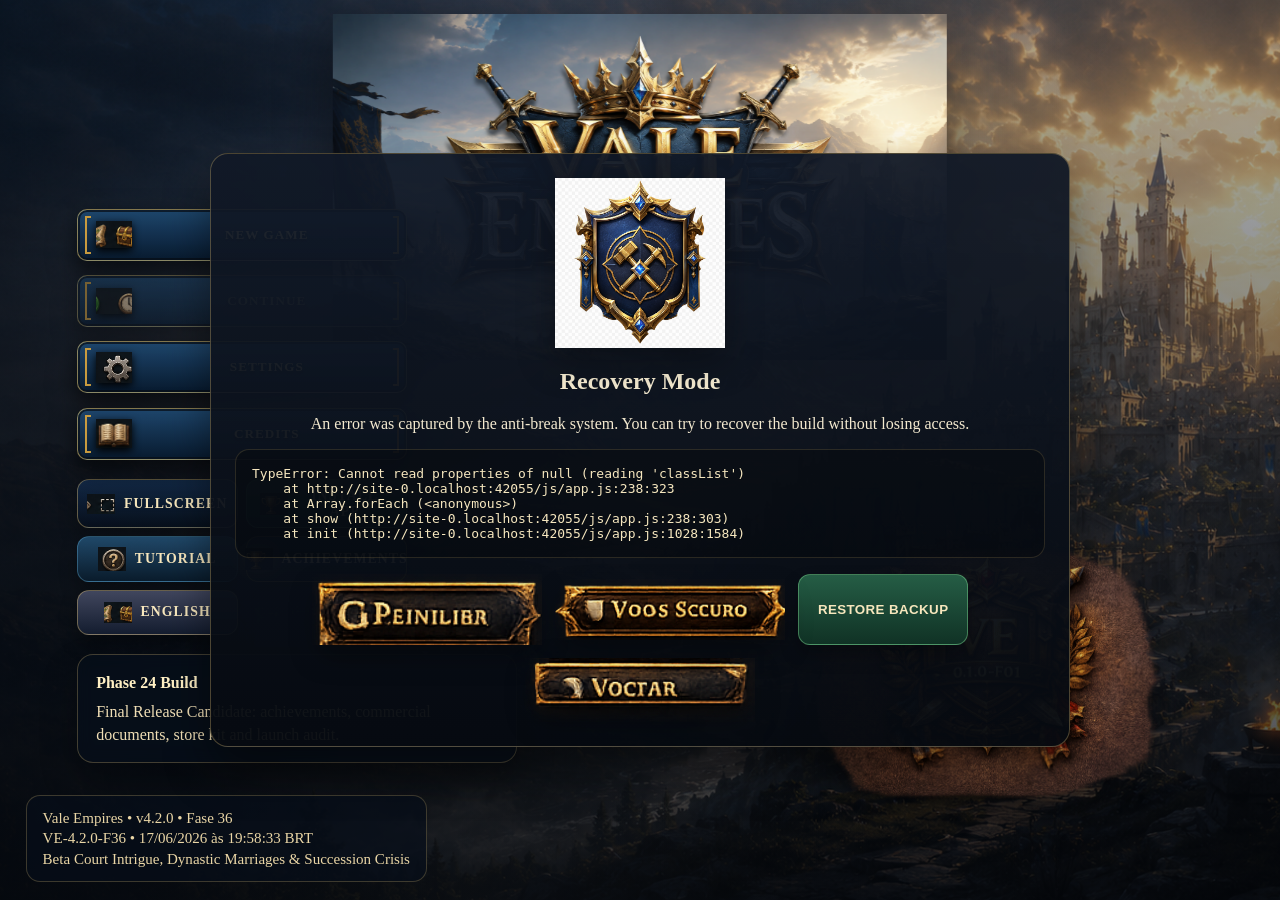
==== index.html @ 6e371769 "Vale Empires build atual" ====
<!DOCTYPE html>

<html lang="pt-BR">
<head>
<meta charset="utf-8"/>
<meta content="width=device-width, initial-scale=1.0, viewport-fit=cover" name="viewport"/>
<meta content="#08111f" name="theme-color"/>
<meta content="yes" name="mobile-web-app-capable"/>
<meta content="yes" name="apple-mobile-web-app-capable"/>
<meta content="black-translucent" name="apple-mobile-web-app-status-bar-style"/>
<meta content="Vale Empires" name="apple-mobile-web-app-title"/>
<meta content="Vale Empires — estratégia histórica mobile-first, campanha medieval, conquistas e suporte a português, inglês e espanhol." name="description"/>
<link href="manifest.webmanifest" rel="manifest"/>
<link href="assets/pwa/apple-touch-icon.png" rel="apple-touch-icon"/>
<title>Vale Empires — v3.0.1 Release Candidate Final</title>
<link href="css/main.css" rel="stylesheet"/>
</head>
<body>
<div class="app app-loading" data-visual-quality="premium" id="app">
<div aria-hidden="true" class="screen-transition" id="screenTransition"><span></span></div>
<div aria-atomic="false" aria-live="polite" class="toast-stack" id="toastStack"></div>
<div class="rotate-hint hidden" id="rotateHint">
<div class="rotate-card">
<img alt="Emblema" src="assets/placeholders/test-placeholder-emblem.png"/>
<h2>Gire o dispositivo</h2>
<p>Esta build foi otimizada para jogar na horizontal.</p>
</div>
</div>
<section aria-label="Tela de carregamento" class="screen loading-screen active" id="loadingScreen">
<div class="loading-overlay"></div>
<img alt="Vale Empires" class="loading-logo" src="assets/branding/vale-empires-logo-fullscreen.png"/>
<div class="loading-box">
<div class="loading-title">Inicializando reino...</div>
<div class="progress-shell"><div class="progress-bar" id="progressBar"></div></div>
<div class="progress-text" id="progressText">0%</div>
<div class="loading-hint" id="loadingHint">Preparando recursos, validando assets e sistemas anti-quebra.</div>
</div>
<div class="build-stamp compact" id="loadingBuild"></div>
</section>
<section aria-label="Menu principal" class="screen menu-screen" id="menuScreen">
<div class="menu-shade"></div>
<img alt="Logo Vale Empires" class="menu-logo" src="assets/branding/vale-empires-logo-fullscreen.png"/>
<div class="menu-layout">
<div class="menu-left">
<div class="menu-buttons">
<button class="image-button localized-menu-button" id="btnNewGame"><img alt="NOVO JOGO" class="localized-menu-icon" src="assets/ui/icons-upgrade/others/icon-map.png"/><span data-i18n-key="menu.newGame">NOVO JOGO</span></button>
<button class="image-button localized-menu-button" id="btnContinue"><img alt="CONTINUAR" class="localized-menu-icon" src="assets/ui/icons-upgrade/status/icon-available.png"/><span data-i18n-key="menu.continue">CONTINUAR</span></button>
<button class="image-button localized-menu-button" id="btnSettings"><img alt="CONFIGURAÇÕES" class="localized-menu-icon" src="assets/ui/icons-upgrade/interface/icon-settings.png"/><span data-i18n-key="menu.settings">CONFIGURAÇÕES</span></button>
<button class="image-button localized-menu-button" id="btnCredits"><img alt="CRÉDITOS" class="localized-menu-icon" src="assets/ui/icons-upgrade/interface/icon-credits.png"/><span data-i18n-key="menu.credits">CRÉDITOS</span></button>
</div>
<div class="menu-utility-row">
<button aria-label="Entrar em tela cheia" class="fullscreen-entry" id="btnFullscreenMenu" type="button">
<img alt="Tela cheia" src="assets/ui/icons-upgrade/camera/icon-overview.png"/>
<span data-i18n-key="menu.fullscreen">TELA CHEIA</span>
</button>
<button aria-label="Instalar Vale Empires" class="fullscreen-entry install-entry" id="btnInstallApp" type="button">
<img alt="Instalar aplicativo" src="assets/ui/icons-upgrade/interface/icon-achievements.png"/>
<span data-i18n-key="menu.install" id="installButtonText">INSTALAR APP</span>
</button>
<button aria-label="Abrir tutorial" class="fullscreen-entry tutorial-entry" id="btnTutorialHelp" type="button">
<img alt="Tutorial" src="assets/ui/icons-upgrade/interface/icon-help.png"/>
<span data-i18n-key="menu.tutorial">TUTORIAL</span>
</button>
<button aria-label="Abrir conquistas" class="fullscreen-entry achievements-entry" id="btnAchievementsMenu" type="button">
<img alt="Conquistas" src="assets/ui/icons-upgrade/interface/icon-achievements.png"/>
<span data-i18n-key="menu.achievements" id="achievementsMenuLabel">CONQUISTAS</span>
</button>
<button aria-label="Escolher idioma" class="fullscreen-entry language-entry" id="btnLanguageMenu" type="button"><img alt="Idioma" src="assets/ui/icons-upgrade/others/icon-map.png"/><span id="languageCurrentLabel">PORTUGUÊS</span></button></div>
<div class="menu-profile-summary hidden" id="menuProfileSummary">
<img alt="Governante" id="menuProfileAvatar" src="assets/ui/icons-upgrade/villagers/icon-select-villager.png"/>
<img alt="Bandeira da nação" class="profile-nation-flag" id="menuProfileFlag" src="assets/factions/flags/reino-da-inglaterra-thumb.png"/>
<div><strong id="menuProfileName">Governante</strong><span id="menuProfileNation">Reino não definido</span><small id="menuProfilePeriod">Era Medieval</small></div>
</div>
<div class="menu-tip card-panel">
<strong>Build Fase 24</strong>
<span>Release Candidate Final: conquistas, documentos comerciais, pacote de loja e auditoria de lançamento.</span>
</div>
</div>
<div class="menu-right">
<div class="build-badge-wrap">
<img alt="Selo da build" class="build-badge" src="assets/ui/icons/build-badge-ve-0.1.0-f01.png">
</img></div>
</div>
</div>
<div class="build-stamp" id="menuBuild"></div>
</section>
<section aria-label="Seleção de período histórico" class="screen period-screen" id="periodScreen">
<div class="period-shade"></div>
<div class="period-shell">
<header class="period-header">
<div>
<span class="period-kicker">NOVA CAMPANHA</span>
<h1>Escolha o período histórico</h1>
<p>Cada período funciona como um pacote independente, com nações, recursos, unidades, tecnologias e saves próprios.</p>
</div>
<div class="profile-build" id="periodBuild"></div>
</header>
<div class="period-grid" id="periodGrid">
<button class="period-card active selected" data-period="medieval" type="button">
<div class="period-card-art medieval"><img alt="Era Medieval" src="assets/ui/icons-upgrade/buildings/icon-town-center.png"/></div>
<div class="period-card-copy"><small>DISPONÍVEL</small><strong>Era Medieval</strong><span>Crônicas do Vale, seis civilizações, quatro eras e campanha completa.</span><em>Pacote estável atual</em></div>
</button>
<button aria-disabled="true" class="period-card locked" data-period="renaissance" type="button">
<div class="period-card-art renaissance"><img alt="Renascimento" src="assets/ui/icons-upgrade/others/icon-trade.png"/></div>
<div class="period-card-copy"><small>EXPANSÃO FUTURA</small><strong>Renascimento</strong><span>Pólvora, navegação oceânica e grandes rotas comerciais.</span><em>Arquitetura reservada</em></div>
</button>
<button aria-disabled="true" class="period-card locked" data-period="industrial" type="button">
<div class="period-card-art industrial"><img alt="Era Industrial" src="assets/ui/icons-upgrade/others/icon-technology.png"/></div>
<div class="period-card-copy"><small>EXPANSÃO FUTURA</small><strong>Era Industrial</strong><span>Fábricas, ferrovias, energia e produção em massa.</span><em>Arquitetura reservada</em></div>
</button>
<button aria-disabled="true" class="period-card locked" data-period="early-1900s" type="button">
<div class="period-card-art early"><img alt="Início dos anos 1900" src="assets/ui/icons-upgrade/military/icon-infantry.png"/></div>
<div class="period-card-copy"><small>EXPANSÃO FUTURA</small><strong>Início dos anos 1900</strong><span>Trincheiras, artilharia, primeiros veículos e aviação.</span><em>Arquitetura reservada</em></div>
</button>
<button aria-disabled="true" class="period-card locked featured" data-period="modern" type="button">
<div class="period-card-art modern"><img alt="Mundo Contemporâneo" src="assets/ui/icons-upgrade/others/icon-map.png"/></div>
<div class="period-card-copy"><small>EXPANSÃO PLANEJADA</small><strong>Mundo Contemporâneo</strong><span>Nações atuais, economia, diplomacia, logística e forças combinadas.</span><em>Fundação criada nesta build</em></div>
</button>
</div>
<div class="period-preview">
<img alt="Período selecionado" id="periodPreviewIcon" src="assets/ui/icons-upgrade/buildings/icon-town-center.png"/>
<div><small id="periodPreviewStatus">PACOTE DISPONÍVEL</small><strong id="periodPreviewTitle">Era Medieval</strong><span id="periodPreviewText">O único período liberado nesta versão. As expansões permanecem isoladas para não comprometer a campanha medieval.</span></div>
</div>
<footer class="period-footer">
<div class="profile-validation ok" id="periodValidation">A Era Medieval está pronta para iniciar.</div>
<div class="profile-actions">
<button class="profile-action secondary" id="btnPeriodBack" type="button">VOLTAR</button>
<button class="profile-action primary" id="btnPeriodConfirm" type="button">CONTINUAR</button>
</div>
</footer>
</div>
</section>
<section aria-label="Criação do governante" class="screen profile-screen" id="profileScreen">
<div class="profile-shade"></div>
<div class="profile-shell">
<header class="profile-header">
<div>
<span class="profile-kicker" id="profilePeriodKicker">ERA MEDIEVAL</span>
<h1>Crie seu governante</h1>
<small class="profile-period-name" id="profilePeriodName">Pacote histórico: Era Medieval</small>
<p>Defina sua identidade antes de assumir o comando do reino.</p>
</div>
<div class="profile-build" id="profileBuild"></div>
</header>
<div class="profile-layout">
<section class="profile-identity-card">
<label for="rulerName">Nome do governante</label>
<input autocomplete="off" id="rulerName" maxlength="24" placeholder="Digite seu nome" type="text"/>
<div class="profile-preview">
<div class="profile-preview-avatar"><img alt="Avatar selecionado" id="profilePreviewAvatar" src="assets/ui/icons-upgrade/villagers/icon-select-villager.png"/></div>
<img alt="Bandeira selecionada" class="profile-preview-flag" id="profilePreviewFlag" src="assets/factions/flags/reino-da-inglaterra-thumb.png"/>
<div class="profile-preview-copy">
<small>GOVERNANTE</small>
<strong id="profilePreviewName">Seu nome</strong>
<span id="profilePreviewNation">Escolha uma nação</span>
<em id="profilePreviewBonus">O bônus aparecerá aqui.</em>
</div>
</div>
</section>
<section class="profile-choice-card">
<div class="profile-section-title"><span>1</span><div><strong>Escolha seu avatar</strong><small>Representará seu governante na campanha.</small></div></div>
<div class="avatar-grid" id="avatarGrid">
<button class="avatar-option" data-avatar="governor" type="button"><img alt="Governante" src="assets/ui/icons-upgrade/villagers/icon-select-villager.png"/><span>Governante</span></button>
<button class="avatar-option" data-avatar="commander" type="button"><img alt="Comandante" src="assets/ui/icons-upgrade/military/icon-infantry.png"/><span>Comandante</span></button>
<button class="avatar-option" data-avatar="ranger" type="button"><img alt="Arqueiro" src="assets/ui/icons-upgrade/military/icon-archer.png"/><span>Estrategista</span></button>
<button class="avatar-option" data-avatar="rider" type="button"><img alt="Cavaleiro" src="assets/ui/icons-upgrade/military/icon-cavalry.png"/><span>Cavaleiro</span></button>
<button class="avatar-option" data-avatar="hero" type="button"><img alt="Herói" src="assets/ui/icons-upgrade/others/icon-heroes.png"/><span>Herói</span></button>
<button class="avatar-option" data-avatar="sovereign" type="button"><img alt="Soberano" src="assets/ui/panels-upgrade/crest-blue-gold.png"/><span>Soberano</span></button>
</div>
</section>
<section class="profile-choice-card nation-choice-card">
<div class="profile-section-title"><span>2</span><div><strong>Escolha a nação</strong><small>Cada reino começa com um bônus diferente.</small></div></div>
<div class="nation-grid" id="nationGrid">
<button class="nation-option" data-nation="england" type="button"><img alt="Bandeira do Reino da Inglaterra" src="assets/factions/flags/reino-da-inglaterra-thumb.png"/><div><strong>Inglaterra</strong><span>Arqueiros de longo alcance • madeira +10%</span></div></button>
<button class="nation-option" data-nation="france" type="button"><img alt="Bandeira do Reino da França" src="assets/factions/flags/reino-da-franca-thumb.png"/><div><strong>França</strong><span>Cavalaria real • alimento +10%</span></div></button>
<button class="nation-option" data-nation="byzantium" type="button"><img alt="Bandeira do Império Bizantino" src="assets/factions/flags/imperio-bizantino-thumb.png"/><div><strong>Império Bizantino</strong><span>Catafractos • edifícios +14%</span></div></button>
<button class="nation-option" data-nation="mongol" type="button"><img alt="Bandeira do Império Mongol" src="assets/factions/flags/imperio-mongol-thumb.png"/><div><strong>Império Mongol</strong><span>Mangudai • produção e mobilidade</span></div></button>
<button class="nation-option" data-nation="cordoba" type="button"><img alt="Bandeira do Califado de Córdoba" src="assets/factions/flags/califado-de-cordoba-thumb.png"/><div><strong>Califado de Córdoba</strong><span>Guarda Andaluz • pesquisa e ouro</span></div></button>
<button class="nation-option" data-nation="norse" type="button"><img alt="Bandeira dos Reinos Nórdicos" src="assets/factions/flags/reinos-nordicos-thumb.png"/><div><strong>Reinos Nórdicos</strong><span>Berserkers • infantaria agressiva</span></div></button>
</div>
</section>
</div>
<footer class="profile-footer">
<div class="profile-validation" id="profileValidation">Preencha o nome e selecione avatar e nação.</div>
<div class="profile-actions">
<button class="profile-action secondary" id="btnProfileBack" type="button">VOLTAR</button>
<button class="profile-action primary" id="btnProfileConfirm" type="button">INICIAR CAMPANHA</button>
</div>
</footer>
</div>
</section>
<section aria-label="Mapa da campanha" class="screen campaign-screen" id="campaignScreen">
<div class="campaign-shade"></div>
<div class="campaign-shell">
<header class="campaign-header">
<div>
<span class="campaign-kicker" id="campaignPeriodLabel">CAMPANHA MEDIEVAL</span>
<h1>Crônicas do Vale</h1>
<p>Conduza sua civilização da fundação do primeiro povoado ao domínio de um reino.</p>
</div>
<div class="campaign-profile">
<img alt="Governante" id="campaignAvatar" src="assets/ui/icons-upgrade/villagers/icon-select-villager.png"/>
<img alt="Bandeira da nação" class="campaign-nation-flag" id="campaignFlag" src="assets/factions/flags/reino-da-inglaterra-thumb.png"/>
<div><strong id="campaignRuler">Governante</strong><span id="campaignNation">Reino</span><small id="campaignStars">0 capítulos concluídos</small></div>
</div>
<div class="campaign-build" id="campaignBuild"></div>
</header>
<div class="campaign-content">
<section aria-label="Capítulos da campanha" class="campaign-map">
<div class="campaign-route"></div>
<button class="mission-node" data-mission="foundation" type="button"><i>I</i><div><strong>A Fundação do Vale</strong><span>Vale Dourado</span></div><b>INÍCIO</b></button>
<button class="mission-node" data-mission="frontier" type="button"><i>II</i><div><strong>A Fronteira em Chamas</strong><span>Passo do Norte</span></div><b>BLOQUEADA</b></button>
<button class="mission-node" data-mission="ascension" type="button"><i>III</i><div><strong>A Ascensão Feudal</strong><span>Planícies Reais</span></div><b>BLOQUEADA</b></button>
<button class="mission-node" data-mission="siege" type="button"><i>IV</i><div><strong>O Grande Cerco</strong><span>Muralhas do Oriente</span></div><b>BLOQUEADA</b></button>
<button class="mission-node" data-mission="crown" type="button"><i>V</i><div><strong>A Coroa do Vale</strong><span>Trono Imperial</span></div><b>BLOQUEADA</b></button>
</section>
<aside class="campaign-briefing">
<span class="campaign-chapter" id="campaignChapter">CAPÍTULO I</span>
<h2 id="campaignMissionTitle">A Fundação do Vale</h2>
<p id="campaignMissionDescription">Estabeleça o primeiro assentamento e prepare o reino para sobreviver às ameaças da fronteira.</p>
<div class="campaign-intel">
<span><small>DIFICULDADE DA MISSÃO</small><b id="campaignDifficulty">INICIANTE</b></span>
<span><small>DURAÇÃO ESTIMADA</small><b id="campaignDuration">12–18 MIN</b></span>
<span><small>MELHOR RESULTADO</small><b id="campaignBest">AINDA NÃO CONCLUÍDA</b></span>
</div>
<div aria-label="Selecionar nível de dificuldade" class="difficulty-selector">
<div class="difficulty-selector-title"><small>NÍVEL DA CAMPANHA</small><strong id="selectedDifficultyName">NORMAL</strong></div>
<div class="difficulty-options" id="difficultyOptions">
<button class="difficulty-option" data-difficulty="story" type="button">HISTÓRIA</button>
<button class="difficulty-option" data-difficulty="easy" type="button">FÁCIL</button>
<button class="difficulty-option selected" data-difficulty="normal" type="button">NORMAL</button>
<button class="difficulty-option" data-difficulty="hard" type="button">DIFÍCIL</button>
<button class="difficulty-option" data-difficulty="conqueror" type="button">CONQUISTADOR</button>
</div>
<p id="selectedDifficultyDescription">Experiência equilibrada para conhecer todos os sistemas do jogo.</p>
</div>
<div class="campaign-tip"><img alt="Dica" src="assets/ui/icons-upgrade/interface/icon-help.png"/><span id="campaignTip">Priorize madeira e alimento.</span></div>
<div class="campaign-objectives-preview" id="campaignObjectivesPreview"></div>
<div class="campaign-reward"><small>RECOMPENSA</small><strong id="campaignReward">150 madeira • 100 alimento • 50 ouro</strong></div>
<div class="campaign-actions">
<button class="profile-action secondary" id="btnCampaignBack" type="button">VOLTAR AO MENU</button>
<button class="profile-action tutorial-campaign-action" id="btnCampaignTutorial" type="button">JOGAR COM GUIA</button>
<button class="profile-action primary" id="btnCampaignStart" type="button">INICIAR MISSÃO</button>
</div>
</aside>
</div>
</div>
</section>
<section aria-label="Mapa inicial" class="screen game-screen" id="gameScreen">
<div class="game-background"></div>
<canvas aria-label="Mapa do jogo" height="720" id="gameCanvas" width="1280"></canvas>
<div aria-hidden="true" class="world-lighting" id="worldLighting"></div>
<div aria-hidden="true" class="cinematic-vignette"></div>
<div aria-hidden="true" class="premium-scanlines"></div>
<div class="visual-quality-badge" id="visualQualityBadge">PREMIUM</div>
<header class="mobile-hud-top">
<div class="resource-strip" id="resourcePanel">
<div class="resource-chip"><img alt="Madeira" src="assets/ui/icons-upgrade/resources/icon-wood.png"/><b id="stockWood">200</b><small>/<span id="capWood">500</span></small></div>
<div class="resource-chip"><img alt="Alimento" src="assets/ui/icons-upgrade/resources/icon-food.png"/><b id="stockFood">200</b><small>/<span id="capFood">500</span></small></div>
<div class="resource-chip"><img alt="Ouro" src="assets/ui/icons-upgrade/resources/icon-gold.png"/><b id="stockGold">100</b><small>/<span id="capGold">500</span></small></div>
<div class="resource-chip"><img alt="Pedra" src="assets/ui/icons-upgrade/resources/icon-stone.png"/><b id="stockStone">100</b><small>/<span id="capStone">500</span></small></div>
<div class="resource-chip"><img alt="População" src="assets/ui/icons-upgrade/resources/icon-population.png"/><b id="populationNow">10</b><small>/<span id="populationCap">10</span></small></div>
</div>
<div aria-label="Abrir painel da civilização" class="scenario-strip governor-strip civ-strip" id="btnCivilizationPanel" role="button" tabindex="0"><img alt="Governante" id="profileHudAvatar" src="assets/ui/icons-upgrade/villagers/icon-select-villager.png"/><img alt="Bandeira da nação" class="profile-hud-flag" id="profileHudFlag" src="assets/factions/flags/reino-da-inglaterra-thumb.png"/><div><strong id="profileHudName">VALE EMPIRES</strong><span id="profileHudNation">Reino escolhido</span><small id="civHudStyle">Toque para ver a civilização</small></div></div>
<div class="top-tools">
<button class="mission-hud-button" data-tooltip="Objetivos da missão" id="btnMissionPanel" type="button">
<img alt="Missão" src="assets/ui/icons-upgrade/interface/icon-missions.png"/>
<span><small id="missionHudChapter">CAPÍTULO I</small><b id="missionHudTitle">A Fundação</b><em id="missionHudProgress">0 / 3 objetivos</em></span>
</button>
<button class="era-hud-button" data-tooltip="Eras e evolução" id="btnEraPanel" type="button">
<img alt="Era" src="assets/ui/icons-upgrade/others/icon-technology.png"/>
<span><small>ERA ATUAL</small><b id="eraHudName">Era Tribal</b><em id="eraHudProgress">Pronta</em></span>
</button>
<button class="tech-hud-button" data-tooltip="Árvore tecnológica" id="btnTechPanel" type="button">
<img alt="Tecnologias" src="assets/ui/icons-upgrade/others/icon-technology.png"/>
<span><small>TECNOLOGIAS</small><b id="techHudCount">0 / 12</b><em id="techHudProgress">Toque para pesquisar</em></span>
</button>
<button class="diplomacy-hud-button" data-tooltip="Diplomacia, comércio e alianças" id="btnDiplomacyPanel" type="button">
<img alt="Diplomacia" src="assets/ui/icons-upgrade/others/icon-diplomacy.png"/>
<span><small id="diplomacyHudKicker">DIPLOMACIA</small><b id="diplomacyHudStatus">1 rival • 0 aliados</b><em id="diplomacyHudIncome">Comércio inativo</em></span>
</button>
<button class="icon-action top-icon city-admin-hud-button hidden" data-tooltip="Administração da cidade conquistada" id="btnCityAdminPanel" type="button"><img alt="Administração urbana" src="assets/ui/icons-upgrade/minimap/icon-building.png"/></button>
<button class="icon-action top-icon province-hud-button" data-tooltip="Conselho provincial" id="btnProvincePanel" type="button"><img alt="Províncias" src="assets/ui/icons-upgrade/others/icon-map.png"/></button>
<button class="icon-action top-icon royal-hud-button" data-tooltip="Conselho Real" id="btnRoyalCouncilPanel" type="button"><img alt="Conselho Real" src="assets/ui/icons-upgrade/others/icon-heroes.png"/></button>
<button class="icon-action top-icon intrigue-hud-button" data-tooltip="Intrigas da corte" id="btnCourtIntriguePanel" type="button"><img alt="Intrigas" src="assets/ui/icons-upgrade/interface/icon-messages.png"/></button>
<button class="icon-action top-icon" data-tooltip="Grade" id="btnGrid"><img alt="Grade" src="assets/ui/icons-upgrade/camera/icon-area-select.png"/></button>
<button class="icon-action top-icon" data-tooltip="Modo seguro" id="btnSafeToggle"><img alt="Modo seguro" src="assets/ui/icons-upgrade/status/icon-available.png"/></button>
<button class="icon-action top-icon" data-tooltip="Menu" id="btnBackMenu"><img alt="Menu" src="assets/ui/icons-upgrade/interface/icon-settings.png"/></button>
</div>
</header>
<div class="mission-tracker" id="missionTracker"><img alt="Objetivos" src="assets/ui/icons-upgrade/interface/icon-missions.png"/><div><strong id="missionTrackerTitle">Objetivo atual</strong><span id="missionTrackerText">Abra o painel de missão para ver os objetivos.</span></div></div>
<div class="game-build compact" id="gameBuild"></div>
<div aria-live="polite" class="mobile-system-badges">
<span class="system-badge" id="autosaveStatus"><b>●</b> AUTOSAVE PRONTO</span>
<span class="system-badge" id="connectionStatus"><b>●</b> ONLINE</span>
</div>
<aside aria-label="Minimapa" class="minimap-shell">
<button class="territory-map-button" data-tooltip="Exploração e território" id="btnTerritoryPanel" type="button"><img alt="Território" src="assets/ui/icons-upgrade/minimap/icon-marker.png"/></button>
<canvas height="160" id="minimapCanvas" width="240"></canvas>
<div class="minimap-title" id="minimapTitle">EXPLORADO 0% • DOMÍNIO 0%</div>
</aside>
<aside class="selection-panel premium-bottom-panel" id="selectionPanel">
<div class="selection-portrait"><img alt="Seleção" id="selectionIcon" src="assets/ui/icons-upgrade/minimap/icon-marker.png"/></div>
<div class="selection-copy"><strong id="selectionTitle">Nada selecionado</strong><span id="selectionCount">0</span><small id="selectionHelp">Selecione unidades ou edifícios.</small><small id="buildModeHelp">Modo construção: desativado</small></div>
<div class="compact-queues">
<div><small>Centro Urbano</small><div class="queue-progress"><div id="queueProgressBar"></div></div><span id="queueText">Fila vazia</span></div>
<div><small>Militar</small><div class="queue-progress"><div id="militaryQueueProgress"></div></div><span id="militaryQueueText">Fila militar vazia</span></div>
<div class="naval-queue"><small>Naval</small><div class="queue-progress"><div id="navalQueueProgress"></div></div><span id="navalQueueText">Fila naval vazia</span></div>
</div>
</aside>
<aside class="action-dock" id="actionDock">
<div class="action-page context-neutral" data-context="neutral">
<button class="icon-action" data-tooltip="Salvar" id="btnSave"><img alt="Salvar" src="assets/ui/buttons-upgrade/button-save-blue.png"/></button>
<button class="icon-action square" data-tooltip="Centralizar" id="btnCenter"><img alt="Centralizar" src="assets/ui/icons-upgrade/camera/icon-center-camera.png"/></button>
<button class="icon-action square" data-tooltip="Selecionar aldeões" id="btnSelectAll"><img alt="Aldeões" src="assets/ui/icons-upgrade/villagers/icon-select-villager.png"/></button>
<button class="icon-action square" data-tooltip="Selecionar exército" id="btnSelectArmy"><img alt="Exército" src="assets/ui/icons-upgrade/military/icon-select-all-army.png"/></button>
<button class="icon-action square" data-tooltip="Treinamento militar" id="btnMilitaryMenu"><img alt="Treinamento militar" src="assets/ui/icons-upgrade/buildings/icon-barracks.png"/></button>
<button class="icon-action square" data-tooltip="Comando naval" id="btnNavalMenu"><img alt="Comando naval" src="assets/ui/icons-upgrade/others/icon-trade.png"/></button>
<button class="icon-action square" data-tooltip="Criar aldeão" id="btnTrainVillager"><img alt="Criar aldeão" src="assets/ui/icons-upgrade/population/icon-population-increase.png"/></button>
<button class="icon-action square" data-tooltip="Cancelar fila" id="btnCancelQueue"><img alt="Cancelar fila" src="assets/ui/icons-upgrade/commands/icon-cancel.png"/></button>
<button class="icon-action square" data-tooltip="Novo mapa" id="btnRegenerate"><img alt="Novo mapa" src="assets/ui/icons-upgrade/others/icon-map.png"/></button>
<button class="icon-action square" data-tooltip="Abrir/fechar portões" id="btnToggleCityGates"><img alt="Controlar portões" src="assets/ui/icons-upgrade/commands/icon-stop.png"/></button>
<button class="icon-action square" data-tooltip="Localizar porto rival" id="btnLocateRivalPort"><img alt="Porto rival" src="assets/ui/icons-upgrade/others/icon-trade.png"/></button>
<button class="icon-action square" data-tooltip="Localizar cidade rival" id="btnLocateEnemyCity"><img alt="Cidade rival" src="assets/ui/icons-upgrade/camera/icon-center-camera.png"/></button>
</div>
<div class="action-page context-villager hidden" data-context="villager">
<button class="icon-action square resource-command" data-resource="wood" data-tooltip="Coletar madeira"><img alt="Madeira" src="assets/ui/icons-upgrade/villagers/icon-gather-wood.png"/></button>
<button class="icon-action square resource-command" data-resource="food" data-tooltip="Coletar alimento"><img alt="Alimento" src="assets/ui/icons-upgrade/villagers/icon-gather-food.png"/></button>
<button class="icon-action square resource-command" data-resource="gold" data-tooltip="Coletar ouro"><img alt="Ouro" src="assets/ui/icons-upgrade/villagers/icon-gather-gold.png"/></button>
<button class="icon-action square resource-command" data-resource="stone" data-tooltip="Coletar pedra"><img alt="Pedra" src="assets/ui/icons-upgrade/villagers/icon-gather-stone.png"/></button>
<button class="icon-action square" data-tooltip="Construir" id="btnBuildMenu"><img alt="Construir" src="assets/ui/icons-upgrade/construction/icon-build.png"/></button>
<button class="icon-action square" data-tooltip="Reparar" id="btnRepair"><img alt="Reparar" src="assets/ui/icons-upgrade/construction/icon-repair.png"/></button>
</div>
<div class="action-page context-build hidden" data-context="build">
<button class="icon-action square build-command" data-building="house" data-tooltip="Casa"><img alt="Casa" src="assets/ui/icons-upgrade/buildings/icon-house.png"/></button>
<button class="icon-action square build-command" data-building="storehouse" data-tooltip="Depósito"><img alt="Depósito" src="assets/ui/icons-upgrade/buildings/icon-storage.png"/></button>
<button class="icon-action square build-command" data-building="mill" data-tooltip="Moinho"><img alt="Moinho" src="assets/ui/icons-upgrade/buildings/icon-mill.png"/></button>
<button class="icon-action square build-command" data-building="lumberCamp" data-tooltip="Acampamento de madeira"><img alt="Acampamento" src="assets/ui/icons-upgrade/buildings/icon-lumber-camp.png"/></button>
<button class="icon-action square build-command military-build" data-building="barracks" data-tooltip="Quartel"><img alt="Quartel" src="assets/ui/icons-upgrade/buildings/icon-barracks.png"/></button>
<button class="icon-action square build-command military-build" data-building="archeryRange" data-tooltip="Campo de arqueiros"><img alt="Campo de arqueiros" src="assets/ui/icons-upgrade/buildings/icon-archery-range.png"/></button>
<button class="icon-action square build-command military-build" data-building="stable" data-tooltip="Estábulo"><img alt="Estábulo" src="assets/ui/icons-upgrade/military/icon-cavalry.png"/></button>
<button class="icon-action square build-command" data-building="outpost" data-tooltip="Posto avançado"><img alt="Posto avançado" src="assets/ui/icons-upgrade/minimap/icon-marker.png"/></button>
<button class="icon-action square build-command" data-building="shipyard" data-tooltip="Estaleiro Real"><img alt="Estaleiro" src="assets/ui/icons-upgrade/buildings/icon-lumber-camp.png"/></button>
<button class="icon-action square build-command" data-building="harbor" data-tooltip="Porto Real"><img alt="Porto Real" src="assets/ui/icons-upgrade/others/icon-trade.png"/></button>
<button class="icon-action square build-command" data-building="coastalFort" data-tooltip="Forte Costeiro"><img alt="Forte Costeiro" src="assets/ui/icons-upgrade/commands/icon-defend.png"/></button>
<button class="icon-action square build-command" data-building="coastalWall" data-tooltip="Muralha Costeira"><img alt="Muralha Costeira" src="assets/ui/icons-upgrade/status/icon-blocked.png"/></button>
<button class="icon-action square build-command" data-building="beachTower" data-tooltip="Torre de Praia"><img alt="Torre de Praia" src="assets/ui/icons-upgrade/commands/icon-defend.png"/></button>
<button class="icon-action square build-command" data-building="siegeWorkshop" data-tooltip="Oficina de Cerco"><img alt="Oficina de Cerco" src="assets/ui/icons-upgrade/construction/icon-foundation.png"/></button>
<button class="icon-action square build-command" data-building="cityWall" data-tooltip="Muralha Urbana"><img alt="Muralha Urbana" src="assets/ui/icons-upgrade/status/icon-blocked.png"/></button>
<button class="icon-action square build-command" data-building="cityGate" data-tooltip="Portão Fortificado"><img alt="Portão Fortificado" src="assets/ui/icons-upgrade/commands/icon-stop.png"/></button>
<button class="icon-action square build-command" data-building="cityTower" data-tooltip="Torre de Muralha"><img alt="Torre de Muralha" src="assets/ui/icons-upgrade/minimap/icon-building.png"/></button>
<button class="icon-action square" data-tooltip="Cancelar construção" id="btnCancelBuild"><img alt="Cancelar" src="assets/ui/icons-upgrade/construction/icon-cancel-construction.png"/></button>
</div>
<div class="action-page context-army hidden" data-context="army">
<button class="icon-action square tactic-command" data-tactic="line" data-tooltip="Formação em linha"><img alt="Linha" src="assets/ui/icons-upgrade/military/icon-formation-line.png"/></button>
<button class="icon-action square tactic-command" data-tactic="wedge" data-tooltip="Formação em cunha"><img alt="Cunha" src="assets/ui/icons-upgrade/military/icon-formation-wedge.png"/></button>
<button class="icon-action square tactic-command" data-tactic="hold" data-tooltip="Defender posição"><img alt="Defender" src="assets/ui/icons-upgrade/commands/icon-defend.png"/></button>
<button class="icon-action square tactic-command" data-tactic="patrol" data-tooltip="Patrulhar"><img alt="Patrulhar" src="assets/ui/icons-upgrade/commands/icon-patrol.png"/></button>
<button class="icon-action square" data-tooltip="Mover"><img alt="Mover" src="assets/ui/icons-upgrade/commands/icon-move.png"/></button>
<button class="icon-action square" data-tooltip="Atacar inimigo" id="btnAttackMode"><img alt="Atacar" src="assets/ui/icons-upgrade/commands/icon-attack.png"/></button>
</div>
<div class="action-page context-military hidden" data-context="military">
<button class="icon-action square military-train" data-tooltip="Treinar infantaria" data-unit="infantry"><img alt="Infantaria" src="assets/ui/icons-upgrade/military/icon-infantry.png"/></button>
<button class="icon-action square military-train" data-tooltip="Treinar arqueiro" data-unit="archer"><img alt="Arqueiro" src="assets/ui/icons-upgrade/military/icon-archer.png"/></button>
<button class="icon-action square military-train" data-tooltip="Treinar cavalaria" data-unit="cavalry"><img alt="Cavalaria" src="assets/ui/icons-upgrade/military/icon-cavalry.png"/></button>
<button class="icon-action square military-train" data-tooltip="Produzir Aríete de Cerco" data-unit="siegeRam"><img alt="Aríete de Cerco" src="assets/ui/icons-upgrade/construction/icon-build.png"/></button>
<button class="icon-action square military-train" data-tooltip="Produzir Torre de Cerco" data-unit="siegeTower"><img alt="Torre de Cerco" src="assets/ui/icons-upgrade/minimap/icon-building.png"/></button>
<button class="icon-action square" data-tooltip="Voltar" id="btnCloseMilitaryMenu"><img alt="Voltar" src="assets/ui/icons-upgrade/commands/icon-cancel.png"/></button>
</div>
<div class="action-page context-naval hidden" data-context="naval">
<button class="icon-action square naval-train" data-ship="patrolGalley" data-tooltip="Produzir Galé de Patrulha"><img alt="Galé de Patrulha" src="assets/ui/icons-upgrade/minimap/icon-friendly-unit.png"/></button>
<button class="icon-action square naval-train" data-ship="warGalley" data-tooltip="Produzir Galé de Guerra"><img alt="Galé de Guerra" src="assets/ui/icons-upgrade/commands/icon-attack.png"/></button>
<button class="icon-action square naval-train" data-ship="fireShip" data-tooltip="Produzir Navio Incendiário"><img alt="Navio Incendiário" src="assets/ui/icons-upgrade/status/icon-attention.png"/></button>
<button class="icon-action square naval-train" data-ship="transportShip" data-tooltip="Produzir Navio de Transporte"><img alt="Navio de Transporte" src="assets/ui/icons-upgrade/minimap/icon-friendly-unit.png"/></button>
<button class="icon-action square amphibious-command" data-tooltip="Embarcar tropas selecionadas" id="btnLoadTroops"><img alt="Embarcar tropas" src="assets/ui/icons-upgrade/military/icon-select-all-army.png"/></button>
<button class="icon-action square amphibious-command" data-tooltip="Iniciar desembarque anfíbio" id="btnLaunchLanding"><img alt="Desembarque" src="assets/ui/icons-upgrade/commands/icon-move.png"/></button>
<button class="icon-action square amphibious-command" data-tooltip="Recolher transportes" id="btnRecallTransports"><img alt="Recolher transportes" src="assets/ui/icons-upgrade/villagers/icon-return-center.png"/></button>
<button class="icon-action square naval-order" data-order="escort" data-tooltip="Escoltar mercantes"><img alt="Escolta" src="assets/ui/icons-upgrade/commands/icon-defend.png"/></button>
<button class="icon-action square naval-order" data-order="patrol" data-tooltip="Patrulhar litoral"><img alt="Patrulha" src="assets/ui/icons-upgrade/commands/icon-patrol.png"/></button>
<button class="icon-action square naval-order" data-order="blockade" data-tooltip="Bloquear porto rival"><img alt="Bloqueio" src="assets/ui/icons-upgrade/commands/icon-stop.png"/></button>
<button class="icon-action square naval-order" data-order="return" data-tooltip="Retornar ao estaleiro"><img alt="Retornar" src="assets/ui/icons-upgrade/villagers/icon-return-center.png"/></button>
<button class="icon-action square" data-tooltip="Voltar" id="btnCloseNavalMenu"><img alt="Voltar" src="assets/ui/icons-upgrade/commands/icon-cancel.png"/></button>
</div>
</aside>
<button aria-label="Abrir estatísticas" class="mobile-expand-button" id="btnStatsToggle"><img alt="Estatísticas" src="assets/ui/icons-upgrade/interface/icon-help.png"/></button>
<aside class="stats-drawer hidden" id="statsDrawer">
<strong>RESUMO DO REINO</strong>
<div class="economy-stats"><span>Trabalhando: <b id="workersBusy">0</b></span><span>Ociosos: <b id="workersIdle">10</b></span><span>Edifícios: <b id="buildingCount">0</b></span><span>Coletado: <b id="totalGathered">0</b></span></div>
<div class="military-stats"><span>Infantaria: <b id="countInfantry">0</b></span><span>Arqueiros: <b id="countArcher">0</b></span><span>Cavalaria: <b id="countCavalry">0</b></span><span>Total militar: <b id="countArmy">0</b></span></div>
<div class="pathfinding-stats"><span>Rotas: <b id="pathRequests">0</b></span><span>Concluídas: <b id="pathSuccess">0</b></span><span>Recalculos: <b id="pathRepaths">0</b></span><span>Falhas: <b id="pathFailures">0</b></span></div>
<div class="era-stats"><span>Era do jogador: <b id="playerEraStat">Era Tribal</b></span><span>Pesquisa: <b id="playerEraResearchStat">Inativa</b></span><span>Era inimiga: <b id="aiEra">Era Tribal</b></span><span>Bônus econômico: <b id="eraEconomyBonus">0%</b></span></div>
<div class="tech-stats"><span>Tecnologias: <b id="playerTechStat">0/12</b></span><span>Pesquisa tecnológica: <b id="playerTechResearchStat">Inativa</b></span><span>Tecnologias da IA: <b id="aiTechStat">0</b></span><span>Bônus tecnológico: <b id="techBonusStat">0 ativos</b></span></div>
<div class="ai-stats"><span>Dificuldade: <b id="aiDifficulty">NORMAL</b></span><span>IA: <b id="aiPhase">expansão</b></span><span>Recursos M/A/O/P: <b id="aiStock">0/0/0/0</b></span><span>Exército IA: <b id="aiArmy">0</b></span><span>Onda: <b id="aiWave">0</b></span><span>Diretor: <b id="aiDirector">equilibrado</b></span><span class="ai-order">Ordem: <b id="aiOrder">Organizando economia</b></span></div>
<div class="diplomacy-stats"><span>Aliados: <b id="diplomacyAlliesStat">0</b></span><span>Comércio: <b id="diplomacyTradeStat">0</b></span><span>Rival: <b id="diplomacyRivalStat">GUERRA</b></span><span>Renda diplomática: <b id="diplomacyIncomeStat">0</b></span></div>
<div class="naval-military-stats"><span>Frota: <b id="navalFleetStat">0/3</b></span><span>Frota rival: <b id="navalEnemyFleetStat">0</b></span><span>Bloqueio: <b id="navalBlockadeStat">LIVRE</b></span><span>Vitórias/Perdas: <b id="navalCombatStat">0/0</b></span></div>
<div class="amphibious-stats"><span>Transportes: <b id="amphibiousTransportStat">0</b></span><span>Tropas embarcadas: <b id="amphibiousCargoStat">0</b></span><span>Desembarques J/IA: <b id="amphibiousLandingsStat">0/0</b></span><span>Costa: <b id="amphibiousThreatStat">SEGURA</b></span></div>
<div class="coastal-siege-stats"><span>Muralhas costeiras: <b id="coastalWallsStat">0</b></span><span>Torres de praia: <b id="beachTowersStat">0</b></span><span>Aríetes: <b id="siegeRamsStat">0</b></span><span>Porto: <b id="portCaptureStat">0%</b></span><span>Fortificação: <b id="portFortificationStat">950</b></span></div>
<div class="city-siege-stats"><span>Muralhas: <b id="cityWallsStat">0</b></span><span>Portões: <b id="cityGatesStat">0</b></span><span>Torres: <b id="cityTowersStat">0</b></span><span>Torres de cerco: <b id="siegeTowersStat">0</b></span><span>Cidade: <b id="cityCaptureStat">0%</b></span><span>Cidadela: <b id="cityKeepStat">1800</b></span></div>
<div class="city-administration-stats"><span>Estabilidade: <b id="cityStabilityStat">0</b></span><span>Lealdade: <b id="cityLoyaltyStat">0</b></span><span>Guarnição: <b id="cityGarrisonStat">0/0</b></span><span>Reconstrução: <b id="cityRebuildStat">0%</b></span><span>Revolta: <b id="cityRevoltStat">0%</b></span><span>Integração: <b id="cityIntegrationStat">0%</b></span></div>
<div class="province-administration-stats"><span>Províncias: <b id="provinceCountStat">1/3</b></span><span>Governadores: <b id="provinceGovernorStat">0/1</b></span><span>Coesão: <b id="provinceCohesionStat">72%</b></span><span>Renda regional: <b id="provinceIncomeStat">0</b></span><span>Conexões: <b id="provinceConnectionsStat">0</b></span><span>Ciclos fiscais: <b id="provinceTaxCyclesStat">0</b></span></div>
</aside>
<div class="hud-status compact-status" id="hudStatus">HUD mobile premium ativa</div>
<div aria-hidden="true" class="command-marker hidden" id="commandMarker"></div>
</section>
<section aria-hidden="true" class="modal-overlay hidden" id="modalOverlay">
<div class="modal-backdrop"></div>
<div class="modal-panel">
<img alt="Interface medieval" class="modal-frame" src="assets/ui/panels/medieval-premium-interface.png">
<div class="modal-content">
<div class="modal-header">
<h2 id="modalTitle">Título</h2>
</div>
<div class="modal-body" id="modalBody"></div>
<div class="modal-actions">
<button class="image-button small" id="btnModalBack"><img alt="Voltar" src="assets/ui/buttons/button-back.png"/></button>
</div>
</div>
</img></div>
</section>
<section aria-hidden="true" class="campaign-dialogue-overlay hidden" id="campaignDialogueOverlay">
<div class="campaign-dialogue-backdrop"></div>
<div class="campaign-dialogue-card">
<div class="dialogue-portrait"><img alt="Personagem" id="dialoguePortrait" src="assets/ui/icons-upgrade/interface/icon-missions.png"/></div>
<div class="dialogue-copy"><small id="dialogueSpeaker">CONSELHEIRO</small><p id="dialogueText">Mensagem da campanha.</p><span id="dialogueCounter">1 / 1</span></div>
<button class="profile-action primary" id="btnDialogueNext" type="button">CONTINUAR</button>
</div>
</section>
<section aria-hidden="true" class="campaign-result-overlay hidden" id="campaignResultOverlay">
<div class="campaign-result-backdrop"></div>
<div class="campaign-result-card">
<img alt="Resultado" id="campaignResultIcon" src="assets/ui/icons-upgrade/status/icon-available.png"/>
<span id="campaignResultKicker">MISSÃO CONCLUÍDA</span>
<h2 id="campaignResultTitle">Vitória</h2>
<p id="campaignResultText">O reino superou este capítulo.</p>
<div class="campaign-result-reward" id="campaignResultReward"></div>
<div class="campaign-result-actions">
<button class="profile-action secondary" id="btnCampaignResultSecondary" type="button">MAPA DA CAMPANHA</button>
<button class="profile-action primary" id="btnCampaignResultPrimary" type="button">CONTINUAR</button>
</div>
</div>
</section>
<section aria-hidden="true" class="tutorial-overlay hidden" id="tutorialOverlay">
<div class="tutorial-backdrop"></div>
<div class="tutorial-card">
<div class="tutorial-icon-wrap"><img alt="Tutorial" id="tutorialIcon" src="assets/ui/icons-upgrade/interface/icon-help.png"/></div>
<div class="tutorial-copy">
<small id="tutorialKicker">TUTORIAL</small>
<h2 id="tutorialTitle">Primeiros passos</h2>
<p id="tutorialText">Siga as instruções para aprender os sistemas do reino.</p>
<span id="tutorialHint">A etapa será reconhecida automaticamente.</span>
<div class="tutorial-progress"><i id="tutorialProgressBar"></i></div>
</div>
<div class="tutorial-actions">
<button class="tutorial-button primary" id="btnTutorialNext" type="button">CONTINUAR</button>
<button class="tutorial-button" id="btnTutorialSkipStep" type="button">PULAR ETAPA</button>
<button class="tutorial-button danger" id="btnTutorialExit" type="button">SAIR</button>
</div>
</div>
</section>
<section aria-hidden="true" aria-label="Escolha do idioma" class="language-overlay hidden" id="languageOverlay">
<div class="language-backdrop"></div>
<div aria-labelledby="languageTitle" aria-modal="true" class="language-card" role="dialog">
<img alt="Idioma" class="language-emblem" src="assets/ui/icons-upgrade/others/icon-map.png"/>
<small>VALE EMPIRES</small>
<h2 data-i18n-key="language.title" id="languageTitle">Escolha o idioma</h2>
<p data-i18n-key="language.subtitle">O idioma pode ser alterado sem afetar a campanha ou os saves.</p>
<div class="language-grid">
<button class="language-option" data-locale="pt-BR" type="button"><b>PT-BR</b><span data-i18n-key="language.pt">Português (Brasil)</span><em>Português</em></button>
<button class="language-option" data-locale="en-US" type="button"><b>EN</b><span data-i18n-key="language.en">Inglês</span><em>English</em></button>
<button class="language-option" data-locale="es-ES" type="button"><b>ES</b><span data-i18n-key="language.es">Espanhol</span><em>Español</em></button>
</div>
<button class="profile-action secondary language-back" data-i18n-key="language.back" id="btnLanguageBack" type="button">VOLTAR</button>
</div>
</section><section aria-hidden="true" aria-label="Conquistas" class="achievements-overlay hidden" id="achievementsOverlay">
<div class="achievements-backdrop"></div>
<div class="achievements-shell" role="dialog" aria-modal="true" aria-labelledby="achievementsTitle">
<header class="achievements-header"><img alt="Conquistas" src="assets/ui/icons-upgrade/interface/icon-achievements.png"/><div><small>VALE EMPIRES</small><h2 id="achievementsTitle">Conquistas</h2><p id="achievementsSubtitle">Marcos permanentes do seu governante e da campanha.</p></div><strong id="achievementsSummary">0 conquistas desbloqueadas</strong></header>
<div class="achievements-grid" id="achievementsGrid"></div>
<footer class="achievements-actions"><button class="profile-action secondary" id="btnAchievementsExport" type="button">EXPORTAR REGISTRO</button><button class="profile-action primary" id="btnAchievementsClose" type="button">VOLTAR</button></footer>
</div></section>
<section aria-hidden="true" aria-label="Diplomacia" class="diplomacy-overlay hidden" id="diplomacyOverlay">
<div class="diplomacy-backdrop"></div>
<div class="diplomacy-shell" role="dialog" aria-modal="true" aria-labelledby="diplomacyTitle">
<header class="diplomacy-header">
<img alt="Diplomacia" src="assets/ui/icons-upgrade/others/icon-diplomacy.png"/>
<div><small id="diplomacyKicker">CONSELHO DAS NAÇÕES</small><h2 id="diplomacyTitle">Diplomacia e Comércio</h2><p id="diplomacySubtitle">Administre relações, tratados, alianças, tréguas e rotas comerciais.</p></div>
<div class="diplomacy-summary"><span><b id="diplomacySummaryAllies">0</b><small id="diplomacyAlliesLabel">ALIADOS</small></span><span><b id="diplomacySummaryTrade">0</b><small id="diplomacyTradeLabel">PACTOS</small></span><span><b id="diplomacySummaryIncome">0</b><small id="diplomacyIncomeLabel">RENDA</small></span></div>
</header>
<div class="diplomacy-layout">
<nav class="diplomacy-factions" id="diplomacyFactionList"></nav>
<section class="diplomacy-detail" id="diplomacyDetail"></section>
</div>
<footer class="diplomacy-footer"><div class="diplomacy-legend" id="diplomacyLegend">Relações variam de −100 a +100. Tratados geram benefícios e compromissos reais.</div><button class="profile-action primary" id="btnDiplomacyClose" type="button">VOLTAR</button></footer>
</div>
</section>
<section aria-hidden="true" class="recovery-overlay hidden" id="recoveryOverlay">
<div class="recovery-panel">
<img alt="Modo recuperação" class="recovery-icon" src="assets/placeholders/test-placeholder-emblem.png">
<h2>Modo de Recuperação</h2>
<p>Um erro foi capturado pelo sistema anti-quebra. Você pode tentar recuperar a build sem perder o acesso.</p>
<pre class="error-details" id="errorDetails">Sem detalhes.</pre>
<div class="recovery-actions">
<button class="image-button medium" id="btnRecoverRestart"><img alt="Reiniciar" src="assets/ui/buttons/button-restart.png"/></button>
<button class="image-button medium" id="btnRecoverSafe"><img alt="Modo seguro" src="assets/ui/buttons/button-safe-mode.png"/></button>
<button class="hud-button recovery-backup-button" id="btnRecoverBackup" type="button">RESTAURAR BACKUP</button>
<button class="image-button medium" id="btnRecoverBack"><img alt="Voltar" src="assets/ui/buttons/button-back.png"/></button>
</div>
</img></div>
</section>
<input accept="application/json,.json" aria-hidden="true" class="hidden" id="importSaveInput" type="file"/>
</div>
<script src="js/build-info.js"></script><script src="js/i18n.js"></script>
<script src="js/audio-engine.js"></script>
<script src="js/release-guard.js"></script>
<script src="js/achievements-engine.js"></script>
<script src="js/app.js"></script>
<script src="js/royal-politics.js"></script>
<script src="js/court-intrigue.js"></script>
</body>
</html>
---- css/main.css ----
*{box-sizing:border-box}html,body{margin:0;padding:0;width:100%;height:100%;overflow:hidden;font-family:Georgia,"Times New Roman",serif;background:#08111f;color:#f4ead0}body{touch-action:none}button{border:none;background:none;padding:0;cursor:pointer}img{max-width:100%;display:block}.hidden{display:none !important}.app{position:relative;width:100%;height:100%;overflow:hidden}.screen{position:absolute;inset:0;display:none}.screen.active{display:block}.loading-screen{background:url("../assets/backgrounds/loading-screen-background.png") center center/cover no-repeat}.loading-overlay,.menu-shade,.modal-backdrop{position:absolute;inset:0;background:linear-gradient(180deg,rgba(8,17,31,.3),rgba(4,7,12,.75))}.loading-screen .loading-logo{position:absolute;top:6vh;left:50%;transform:translateX(-50%);width:min(55vw,760px);filter:drop-shadow(0 16px 26px rgba(0,0,0,.45))}.loading-box{position:absolute;left:50%;bottom:10vh;transform:translateX(-50%);width:min(60vw,780px);padding:1.2rem 1.4rem;border:1px solid rgba(222,190,118,.35);background:rgba(7,15,27,.72);backdrop-filter:blur(8px);border-radius:18px;box-shadow:0 20px 40px rgba(0,0,0,.3)}.loading-title{font-size:1.3rem;font-weight:700;margin-bottom:.65rem;color:#f7e6b5}.progress-shell{height:18px;border-radius:999px;overflow:hidden;background:rgba(0,0,0,.35);border:1px solid rgba(255,215,130,.2)}.progress-bar{height:100%;width:0;background:linear-gradient(90deg,#967234,#e5c26b,#8f6a2b);transition:width .2s ease}.progress-text,.loading-hint{margin-top:.55rem;font-size:.95rem;color:#e6d4a6}.menu-screen{background:url("../assets/backgrounds/menu-main-background.png") center center/cover no-repeat}.menu-logo{position:absolute;top:1.5vh;left:50%;transform:translateX(-50%);width:min(48vw,680px);filter:drop-shadow(0 18px 28px rgba(0,0,0,.45))}.menu-layout{position:absolute;inset:0;display:flex;align-items:center;justify-content:space-between;padding:16vh 6vw 8vh}.menu-left{width:min(40vw,440px);display:flex;flex-direction:column;gap:1.2rem}.menu-right{flex:1;display:flex;align-items:flex-end;justify-content:flex-end;height:100%}.menu-buttons{display:flex;flex-direction:column;gap:.9rem;align-items:flex-start}.image-button{display:inline-flex;align-items:center;justify-content:center;filter:drop-shadow(0 10px 14px rgba(0,0,0,.35));transition:transform .14s ease,filter .14s ease}.image-button img{width:min(27vw,440px);height:auto;display:block}.image-button.small img{width:min(16vw,260px)}.image-button.medium img{width:min(18vw,280px)}.image-button:hover,.hud-button:hover{transform:translateY(-2px)}.image-button:active,.hud-button:active{transform:translateY(1px)}.card-panel{background:rgba(7,15,27,.68);border:1px solid rgba(222,190,118,.28);border-radius:16px;backdrop-filter:blur(8px);box-shadow:0 18px 36px rgba(0,0,0,.28);padding:1rem 1.15rem}.menu-tip{font-size:1rem;line-height:1.45;color:#f0dfb6}.menu-tip strong{display:block;color:#fff0c4;margin-bottom:.35rem}.build-badge-wrap{position:relative;right:2vw;bottom:3vh;width:min(30vw,380px);opacity:.95;filter:drop-shadow(0 18px 24px rgba(0,0,0,.45))}.build-badge{width:100%}.build-stamp{position:absolute;left:2vw;bottom:2vh;padding:.75rem 1rem;border-radius:14px;background:rgba(7,15,27,.66);border:1px solid rgba(222,190,118,.25);font-size:.94rem;line-height:1.35;color:#ead6a6;max-width:min(64vw,560px)}.build-stamp.compact,.game-build.compact{font-size:.82rem;padding:.55rem .8rem}.game-screen{background:radial-gradient(circle at top,#17365b 0%,#09111f 62%,#060a11 100%)}.game-background{position:absolute;inset:0;background:url("../assets/backgrounds/loading-screen-background-alternative.png") center center/cover no-repeat;opacity:.2;filter:blur(8px) saturate(1.1)}#gameCanvas{position:absolute;inset:0;width:100%;height:100%;display:block}.hud-top{position:absolute;top:2vh;left:50%;transform:translateX(-50%);width:min(80vw,980px);text-align:center}.hud-row{display:flex;gap:1rem;justify-content:center;align-items:center;flex-wrap:wrap}.hud-row.small{margin-top:.35rem;font-size:.92rem;color:#e2cfa0}.hud-bottom-shell{position:absolute;left:50%;bottom:1.5vh;transform:translateX(-50%);width:min(76vw,900px);height:auto;filter:drop-shadow(0 20px 24px rgba(0,0,0,.38))}.hud-frame{width:100%;opacity:.95}.hud-bottom-overlay{position:absolute;inset:0;padding:1.4rem 2rem;display:flex;flex-direction:column;justify-content:center;align-items:center;gap:.85rem}.hud-actions{display:flex;flex-wrap:wrap;gap:.8rem;justify-content:center}.hud-button{padding:.75rem 1rem;border-radius:12px;background:linear-gradient(180deg,#0f213b,#09111f);border:1px solid rgba(222,190,118,.35);color:#f7e7bd;font-weight:700;letter-spacing:.03em;box-shadow:0 10px 18px rgba(0,0,0,.25);transition:transform .14s ease}.hud-button-primary{background:linear-gradient(180deg,#6f531f,#9a7530)}.hud-status{font-size:.92rem;color:#ecd9ab;text-align:center}.game-build{position:absolute;right:2vw;top:2vh;padding:.65rem .8rem;border-radius:14px;background:rgba(7,15,27,.66);border:1px solid rgba(222,190,118,.25);font-size:.82rem;line-height:1.35;color:#ead6a6;max-width:min(56vw,420px)}.modal-overlay,.recovery-overlay{position:absolute;inset:0;display:flex;align-items:center;justify-content:center;z-index:20}.modal-panel{position:relative;width:min(90vw,1160px);aspect-ratio:1672/941;max-height:90vh}.modal-frame{width:100%;height:100%;object-fit:contain}.modal-content{position:absolute;inset:8% 11% 9% 11%;display:flex;flex-direction:column;align-items:center;justify-content:flex-start;text-align:center;color:#f7e8c5}.modal-header h2{margin:.2rem 0 1rem;font-size:2rem;color:#ffefc5;text-shadow:0 2px 8px rgba(0,0,0,.35)}.modal-body{flex:1;width:100%;overflow:auto;padding:.35rem .6rem .8rem;line-height:1.55;font-size:1.02rem}.modal-body .settings-grid{display:grid;grid-template-columns:1fr 1fr;gap:1rem;align-items:start}.modal-body .setting-card,.modal-body .credit-card{background:rgba(7,15,27,.66);border:1px solid rgba(222,190,118,.26);border-radius:14px;padding:1rem}.modal-actions{padding-bottom:1rem}.setting-row{display:flex;align-items:center;justify-content:space-between;gap:1rem;margin:.7rem 0}.toggle{appearance:none;width:54px;height:30px;border-radius:999px;background:#233a5e;position:relative;cursor:pointer;border:1px solid rgba(255,225,164,.25)}.toggle::after{content:"";position:absolute;left:3px;top:3px;width:22px;height:22px;border-radius:50%;background:#ead39b;transition:all .2s ease}.toggle:checked{background:#8f6b2f}.toggle:checked::after{left:27px}.recovery-panel{width:min(88vw,860px);padding:1.5rem;border-radius:18px;background:linear-gradient(180deg,rgba(17,25,39,.95),rgba(6,10,16,.96));border:1px solid rgba(222,190,118,.32);box-shadow:0 24px 46px rgba(0,0,0,.45);text-align:center}.recovery-icon{width:min(24vw,170px);margin:0 auto 1rem;filter:drop-shadow(0 12px 18px rgba(0,0,0,.35))}.error-details{max-height:20vh;overflow:auto;text-align:left;white-space:pre-wrap;background:rgba(0,0,0,.25);padding:1rem;border-radius:14px;border:1px solid rgba(222,190,118,.16);color:#f6e7bf}.recovery-actions{margin-top:1rem;display:flex;flex-wrap:wrap;gap:.8rem;justify-content:center}.rotate-hint{position:absolute;inset:0;z-index:40;background:rgba(3,7,12,.96);display:flex;align-items:center;justify-content:center;padding:2rem}.rotate-card{text-align:center;max-width:420px}.rotate-card img{width:160px;margin:0 auto 1rem}.rotate-card h2{margin:0 0 .5rem;color:#ffeebc}.rotate-card p{margin:0;color:#ead7a9;line-height:1.45}@media (max-width:980px){.menu-layout{padding:17vh 4vw 8vh}.menu-left{width:min(48vw,360px)}.image-button img{width:min(44vw,340px)}.image-button.small img,.image-button.medium img{width:min(30vw,220px)}.hud-bottom-shell{width:min(92vw,760px)}.hud-bottom-overlay{padding:1rem 1rem .8rem}.modal-content{inset:7.5% 8% 8% 8%}.modal-header h2{font-size:1.65rem}.modal-body .settings-grid{grid-template-columns:1fr}}@media (max-width:760px){.menu-logo{width:min(72vw,520px);top:2vh}.menu-layout{align-items:flex-end;justify-content:flex-start;padding:14vh 4vw 7vh}.menu-left{width:min(100%,320px)}.menu-right{display:none}.build-stamp{max-width:78vw;font-size:.82rem}.loading-box{width:min(88vw,680px)}.hud-top{width:min(92vw,760px)}.hud-row{gap:.35rem}.hud-row strong{display:block;width:100%}.hud-button{padding:.65rem .85rem;font-size:.9rem}}.selection-panel{position:absolute;left:2vw;top:16vh;width:min(26vw,280px);display:flex;flex-direction:column;gap:.35rem;z-index:4}.selection-panel strong{color:#ffe9af}.selection-panel span{font-size:2rem;font-weight:700;color:#fff3c8}.selection-panel small{color:#d9c79b;line-height:1.35}.minimap-shell{position:absolute;right:2vw;bottom:3vh;width:min(24vw,260px);padding:8px;border:1px solid rgba(222,190,118,.4);border-radius:14px;background:rgba(5,11,20,.82);box-shadow:0 18px 30px rgba(0,0,0,.35);z-index:6}.minimap-shell canvas{width:100%;height:auto;border-radius:8px;background:#13243b;cursor:pointer}.minimap-title{text-align:center;font-size:.72rem;letter-spacing:.16em;color:#e9d39d;margin-top:5px}.command-marker{position:absolute;width:30px;height:30px;border:3px solid #f7d36e;border-radius:50%;transform:translate(-50%,-50%);pointer-events:none;z-index:7;box-shadow:0 0 0 6px rgba(247,211,110,.18),0 0 22px rgba(247,211,110,.75);animation:commandPulse .65s ease-out forwards}.command-marker:before,.command-marker:after{content:"";position:absolute;background:#f7d36e;left:50%;top:50%;transform:translate(-50%,-50%)}.command-marker:before{width:42px;height:2px}.command-marker:after{width:2px;height:42px}@keyframes commandPulse{0%{opacity:1;scale:.55}100%{opacity:0;scale:1.45}}@media(max-width:900px){.selection-panel{top:14vh;width:min(34vw,230px);padding:.7rem}.minimap-shell{width:min(28vw,210px);bottom:2vh}.selection-panel span{font-size:1.5rem}}@media(max-width:680px){.selection-panel{left:1.5vw;top:16vh;width:38vw;font-size:.82rem}.minimap-shell{right:1.5vw;width:30vw}.minimap-title{font-size:.58rem}.hud-actions{gap:.42rem}.hud-button{padding:.55rem .62rem;font-size:.78rem}}

.resource-panel{position:absolute;left:2vw;top:2vh;min-width:245px;z-index:4}.resource-panel>strong{display:block;text-align:center;color:#ffe7a4;margin-bottom:.5rem}.resource-grid{display:grid;grid-template-columns:1fr 1fr;gap:.35rem .8rem;font-size:.98rem}.resource-grid span{background:rgba(0,0,0,.18);padding:.35rem .5rem;border-radius:8px}.resource-command{min-width:72px}.carry-label{font-size:12px}@media(max-width:980px){.resource-panel{top:1vh;left:1vw;min-width:200px;padding:.65rem}.resource-grid{font-size:.82rem}.hud-actions{gap:.42rem}.hud-button{padding:.55rem .65rem;font-size:.8rem}}

#buildModeHelp{display:block;margin-top:.35rem;color:#f4d56b}.build-command{background:linear-gradient(180deg,#5f4425,#2b1a0f)}

.economy-panel{position:absolute;right:2vw;top:22vh;width:min(23vw,300px);z-index:4;font-size:.9rem}.economy-panel strong,.economy-panel small{display:block;margin-bottom:.45rem}.queue-progress{height:10px;background:rgba(0,0,0,.35);border:1px solid rgba(222,190,118,.25);border-radius:99px;overflow:hidden;margin:.45rem 0}.queue-progress div{height:100%;width:0;background:linear-gradient(90deg,#8f6b2f,#e2c066);transition:width .15s linear}.economy-stats{display:grid;grid-template-columns:1fr 1fr;gap:.35rem;margin-top:.55rem;font-size:.82rem}.resource-grid small{font-size:.75rem;color:#d9c79d}@media(max-width:980px){.economy-panel{right:1.5vw;top:25vh;width:min(28vw,245px);padding:.65rem;font-size:.78rem}.economy-stats{font-size:.72rem}}
.military-panel{position:absolute;right:2vw;top:43vh;width:min(23vw,300px);z-index:4;font-size:.88rem}.military-panel strong,.military-panel small{display:block;margin-bottom:.45rem}.military-stats{display:grid;grid-template-columns:1fr;gap:.3rem;margin-bottom:.55rem}.military-stats span{background:rgba(0,0,0,.18);padding:.3rem .45rem;border-radius:7px}.military-train{background:linear-gradient(180deg,#623b2d,#2e1713)}.military-build{background:linear-gradient(180deg,#593756,#271629)}.tactic-command{background:linear-gradient(180deg,#324f64,#172632)}@media(max-width:980px){.military-panel{right:1.5vw;top:48vh;width:min(28vw,245px);padding:.65rem;font-size:.74rem}}

/* ===== FASE 7.1 — HUD MOBILE PREMIUM ===== */
:root{--safe-t:env(safe-area-inset-top,0px);--safe-r:env(safe-area-inset-right,0px);--safe-b:env(safe-area-inset-bottom,0px);--safe-l:env(safe-area-inset-left,0px)}
.mobile-hud-top{position:absolute;z-index:12;left:calc(8px + var(--safe-l));right:calc(8px + var(--safe-r));top:calc(6px + var(--safe-t));height:72px;display:grid;grid-template-columns:minmax(420px,1.2fr) minmax(260px,.8fr) auto;gap:8px;align-items:center;pointer-events:none}.resource-strip,.scenario-strip,.top-tools{pointer-events:auto;background:rgba(6,13,23,.88);border:1px solid rgba(220,184,102,.35);border-radius:14px;box-shadow:0 10px 24px rgba(0,0,0,.35);backdrop-filter:blur(8px)}.resource-strip{height:64px;padding:6px 8px;display:flex;gap:6px;align-items:center;overflow:hidden}.resource-chip{min-width:72px;height:50px;display:flex;align-items:center;justify-content:center;gap:3px;padding:3px 6px;border-radius:10px;background:rgba(255,255,255,.045)}.resource-chip img{width:32px;height:32px;object-fit:contain}.resource-chip b{font-size:15px;color:#ffe7a4}.resource-chip small{font-size:10px;color:#bda97e}.scenario-strip{height:64px;display:flex;flex-direction:column;justify-content:center;text-align:center;padding:5px 10px;overflow:hidden}.scenario-strip strong{font-size:14px;color:#ffe7a4;letter-spacing:.08em}.scenario-strip span{font-size:11px;color:#e0cfa5;white-space:nowrap;overflow:hidden;text-overflow:ellipsis}.top-tools{height:64px;display:flex;align-items:center;gap:4px;padding:5px}.icon-action{position:relative;border:1px solid rgba(222,190,118,.36);border-radius:12px;background:linear-gradient(180deg,rgba(26,43,66,.96),rgba(7,14,25,.96));box-shadow:0 8px 18px rgba(0,0,0,.34);display:flex;align-items:center;justify-content:center;min-width:58px;min-height:58px;padding:4px;transition:transform .12s ease,filter .12s ease}.icon-action:hover{transform:translateY(-2px);filter:brightness(1.15)}.icon-action:active{transform:translateY(1px) scale(.97)}.icon-action.square img{width:48px;height:48px;object-fit:contain}.icon-action.top-icon{min-width:50px;min-height:50px}.icon-action.top-icon img{width:40px;height:40px;object-fit:contain}.icon-action:not(.square) img{max-width:118px;max-height:48px;object-fit:contain}.icon-action::after{content:attr(data-tooltip);position:absolute;left:50%;bottom:calc(100% + 7px);transform:translateX(-50%);padding:5px 8px;border-radius:7px;background:#07101d;color:#ffe5a5;border:1px solid rgba(222,190,118,.35);white-space:nowrap;font-size:11px;opacity:0;pointer-events:none;transition:.15s}.icon-action:hover::after,.icon-action:focus-visible::after{opacity:1}.action-dock{position:absolute;z-index:13;right:calc(8px + var(--safe-r));bottom:calc(8px + var(--safe-b));width:min(38vw,390px);min-height:154px;padding:8px;border-radius:17px;background:rgba(5,12,21,.9);border:1px solid rgba(222,190,118,.42);box-shadow:0 16px 32px rgba(0,0,0,.45);backdrop-filter:blur(9px)}.action-page{display:grid;grid-template-columns:repeat(4,minmax(58px,1fr));gap:6px;align-content:center}.premium-bottom-panel{position:absolute!important;z-index:12!important;left:50%!important;transform:translateX(-50%);bottom:calc(8px + var(--safe-b))!important;top:auto!important;width:min(38vw,470px)!important;min-height:154px;padding:10px!important;display:grid!important;grid-template-columns:74px 1fr;grid-template-rows:auto 1fr;gap:7px 10px;background:rgba(5,12,21,.9)!important}.selection-portrait{grid-row:1/3;width:68px;height:68px;border-radius:13px;background:rgba(255,255,255,.05);border:1px solid rgba(222,190,118,.28);display:flex;align-items:center;justify-content:center}.selection-portrait img{max-width:58px;max-height:58px}.selection-copy{display:grid;grid-template-columns:1fr auto;gap:2px 8px;align-items:center}.selection-copy strong{font-size:14px}.selection-copy span{font-size:22px!important}.selection-copy small{grid-column:1/3;font-size:10px;white-space:nowrap;overflow:hidden;text-overflow:ellipsis}.compact-queues{grid-column:2;display:grid;grid-template-columns:1fr 1fr;gap:8px;font-size:9px}.compact-queues span{font-size:9px!important;color:#d6c294}.queue-progress{height:7px;margin:2px 0}.minimap-shell{left:calc(8px + var(--safe-l))!important;right:auto!important;bottom:calc(8px + var(--safe-b))!important;width:min(22vw,245px)!important;z-index:13!important;padding:7px!important}.minimap-title{font-size:10px!important}.stats-drawer{position:absolute;z-index:18;right:calc(8px + var(--safe-r));top:calc(84px + var(--safe-t));width:min(260px,38vw);padding:12px;border-radius:14px;background:rgba(5,12,21,.94);border:1px solid rgba(222,190,118,.4);box-shadow:0 16px 28px rgba(0,0,0,.45);font-size:11px}.stats-drawer strong{display:block;margin-bottom:8px;color:#ffe2a0}.stats-drawer .economy-stats,.stats-drawer .military-stats{display:grid;grid-template-columns:1fr 1fr;gap:5px}.stats-drawer span{padding:5px;background:rgba(255,255,255,.04);border-radius:7px}.mobile-expand-button{position:absolute;z-index:19;right:calc(10px + var(--safe-r));top:calc(88px + var(--safe-t));width:42px;height:42px;border-radius:12px;background:rgba(5,12,21,.9);border:1px solid rgba(222,190,118,.4);padding:5px}.mobile-expand-button img{width:100%;height:100%;object-fit:contain}.compact-status{position:absolute;z-index:11;left:50%;transform:translateX(-50%);bottom:calc(166px + var(--safe-b));max-width:42vw;padding:5px 10px;border-radius:10px;background:rgba(5,12,21,.72);font-size:10px;white-space:nowrap;overflow:hidden;text-overflow:ellipsis}.game-build{right:calc(60px + var(--safe-r))!important;top:calc(88px + var(--safe-t))!important;max-width:220px!important;font-size:9px!important;opacity:.72}.hud-bottom-shell,.resource-panel,.economy-panel,.military-panel{display:none!important}
@media(max-width:1000px){.mobile-hud-top{grid-template-columns:1fr minmax(180px,.55fr) auto;height:62px}.resource-strip,.scenario-strip,.top-tools{height:56px}.resource-chip{min-width:57px;height:44px;padding:2px 3px}.resource-chip img{width:27px;height:27px}.resource-chip b{font-size:13px}.resource-chip small{display:none}.scenario-strip strong{font-size:12px}.scenario-strip span{font-size:9px}.icon-action{min-width:52px;min-height:52px}.icon-action.square img{width:43px;height:43px}.action-dock{width:39vw;min-height:132px}.premium-bottom-panel{width:38vw!important;min-height:132px}.minimap-shell{width:21vw!important}.compact-status{bottom:145px}}
@media(max-width:780px){.mobile-hud-top{left:calc(4px + var(--safe-l));right:calc(4px + var(--safe-r));top:calc(3px + var(--safe-t));grid-template-columns:1fr auto;height:53px}.scenario-strip{display:none}.resource-strip,.top-tools{height:49px;border-radius:10px}.resource-strip{padding:3px;gap:2px}.resource-chip{min-width:45px;height:40px}.resource-chip img{width:24px;height:24px}.resource-chip b{font-size:11px}.top-tools{padding:3px;gap:2px}.icon-action.top-icon{min-width:40px;min-height:40px}.icon-action.top-icon img{width:32px;height:32px}.action-dock{right:calc(4px + var(--safe-r));bottom:calc(4px + var(--safe-b));width:38vw;min-height:112px;padding:5px}.action-page{grid-template-columns:repeat(4,minmax(42px,1fr));gap:4px}.icon-action{min-width:44px;min-height:44px;border-radius:9px;padding:2px}.icon-action.square img{width:38px;height:38px}.premium-bottom-panel{bottom:calc(4px + var(--safe-b))!important;width:37vw!important;min-height:112px;padding:6px!important;grid-template-columns:52px 1fr;gap:4px 6px}.selection-portrait{width:48px;height:48px}.selection-portrait img{max-width:42px;max-height:42px}.selection-copy strong{font-size:11px}.selection-copy span{font-size:16px!important}.selection-copy small{font-size:8px}.compact-queues{font-size:7px;gap:4px}.compact-queues span{font-size:7px!important}.minimap-shell{left:calc(4px + var(--safe-l))!important;bottom:calc(4px + var(--safe-b))!important;width:22vw!important;padding:4px!important}.minimap-title{font-size:7px!important}.compact-status{bottom:122px;max-width:36vw;font-size:8px}.mobile-expand-button{right:calc(4px + var(--safe-r));top:calc(57px + var(--safe-t));width:34px;height:34px}.game-build{display:none}.stats-drawer{top:calc(58px + var(--safe-t));right:calc(4px + var(--safe-r));width:40vw;font-size:9px}}


/* FASE 8.2 — HOTFIX MOBILE HORIZONTAL E FULLSCREEN */
:root{
  --app-height:100dvh;
  --safe-top:env(safe-area-inset-top,0px);
  --safe-right:env(safe-area-inset-right,0px);
  --safe-bottom:env(safe-area-inset-bottom,0px);
  --safe-left:env(safe-area-inset-left,0px);
}
html,body{height:100%;height:100dvh;min-height:100%;overscroll-behavior:none}
body{position:fixed;inset:0;width:100vw;height:var(--app-height);min-height:var(--app-height)}
.app,.screen{width:100vw;height:var(--app-height);min-height:var(--app-height)}
.screen{overflow:hidden}

.fullscreen-entry{
  display:flex;align-items:center;justify-content:center;gap:.55rem;
  width:min(27vw,440px);min-height:42px;padding:.48rem .8rem;
  border:1px solid rgba(222,190,118,.42);border-radius:12px;
  background:linear-gradient(180deg,rgba(20,43,74,.95),rgba(7,15,27,.95));
  color:#f7e7bd;font:700 .86rem Georgia,serif;letter-spacing:.08em;
  box-shadow:0 10px 18px rgba(0,0,0,.3)
}
.fullscreen-entry img{width:28px;height:28px;object-fit:contain}
.fullscreen-entry:active{transform:translateY(1px)}

/* Mobile-first landscape: all essential menu actions stay in viewport */
@media (orientation:landscape) and (max-height:560px){
  .menu-logo{top:max(2px,var(--safe-top));width:min(38vw,430px);max-height:28vh;object-fit:contain}
  .menu-layout{
    inset:0;align-items:center;justify-content:flex-start;
    padding:calc(max(8px,var(--safe-top)) + 4vh) max(12px,var(--safe-right)) calc(max(8px,var(--safe-bottom)) + 2vh) max(12px,var(--safe-left));
  }
  .menu-left{width:min(43vw,360px);max-height:84dvh;gap:.42rem;justify-content:center}
  .menu-buttons{gap:.28rem;width:100%}
  .image-button{width:100%}
  .image-button img{width:min(35vw,330px);max-height:10.5dvh;object-fit:contain}
  .fullscreen-entry{width:min(35vw,330px);min-height:32px;padding:.25rem .55rem;font-size:.72rem}
  .fullscreen-entry img{width:21px;height:21px}
  .menu-tip{display:none}
  .menu-right{display:none}
  .build-stamp{left:auto;right:max(8px,var(--safe-right));bottom:max(6px,var(--safe-bottom));max-width:42vw;font-size:.62rem;line-height:1.2;padding:.35rem .5rem;opacity:.82}
  .loading-screen .loading-logo{top:max(2px,var(--safe-top));width:min(42vw,460px);max-height:34dvh;object-fit:contain}
  .loading-box{bottom:calc(max(8px,var(--safe-bottom)) + 2vh);width:min(76vw,660px);padding:.62rem .8rem}
  .loading-title{font-size:.95rem;margin-bottom:.35rem}.progress-shell{height:12px}
  .progress-text,.loading-hint{font-size:.7rem;margin-top:.25rem}
  .mobile-hud-top{padding-top:max(2px,var(--safe-top));padding-left:max(4px,var(--safe-left));padding-right:max(4px,var(--safe-right))}
  .resource-strip{gap:3px}.resource-chip{min-height:42px;padding:3px 6px}.resource-chip img{width:27px;height:27px}.resource-chip b{font-size:.75rem}.resource-chip small{font-size:.58rem}
  .scenario-strip{min-height:42px;padding:3px 8px}.scenario-strip strong{font-size:.74rem}.scenario-strip span{font-size:.56rem}
  .top-tools{gap:3px}.top-icon{width:42px;height:42px}.top-icon img{width:29px;height:29px}
  .game-build{display:none}
  .minimap-shell{left:max(5px,var(--safe-left));right:auto;bottom:max(5px,var(--safe-bottom));width:min(24vw,178px);padding:5px}
  .selection-panel{left:27vw;right:auto;bottom:max(5px,var(--safe-bottom));top:auto;width:34vw;max-height:30dvh;padding:.45rem;overflow:hidden}
  .selection-portrait{width:42px;height:42px}.selection-copy strong{font-size:.72rem}.selection-copy span{font-size:1rem}.selection-copy small{font-size:.55rem}
  .compact-queues{display:none}
  .action-dock{right:max(5px,var(--safe-right));bottom:max(5px,var(--safe-bottom));width:35vw;max-width:300px;padding:5px}
  .action-page{grid-template-columns:repeat(4,minmax(42px,1fr));gap:4px}
  .icon-action.square{min-width:42px;min-height:42px;height:42px}.icon-action.square img{max-width:36px;max-height:36px}
  .icon-action:not(.square){height:42px}.icon-action:not(.square) img{max-height:38px}
  .mobile-expand-button{right:max(5px,var(--safe-right));top:calc(max(4px,var(--safe-top)) + 48px);width:38px;height:38px}
  .compact-status{display:none}
}

@media (orientation:landscape) and (max-height:430px){
  .menu-logo{width:min(32vw,360px);max-height:22dvh}
  .menu-layout{padding-top:2dvh;padding-bottom:1dvh}
  .menu-left{width:min(39vw,310px);gap:.18rem}
  .menu-buttons{gap:.12rem}
  .image-button img{width:min(30vw,285px);max-height:8.6dvh}
  .fullscreen-entry{width:min(30vw,285px);min-height:27px;font-size:.62rem;padding:.1rem .4rem}
  .fullscreen-entry img{width:17px;height:17px}
  .build-stamp{font-size:.52rem;max-width:38vw}
  .loading-box{width:82vw;padding:.4rem .6rem}.loading-hint{display:none}
  .minimap-shell{width:min(21vw,145px)}
  .selection-panel{left:23vw;width:32vw;max-height:26dvh}
  .action-dock{width:41vw;max-width:310px}
  .action-page{grid-template-columns:repeat(4,minmax(36px,1fr))}
  .icon-action.square{min-width:36px;min-height:36px;height:36px}.icon-action.square img{max-width:30px;max-height:30px}
  .icon-action:not(.square){height:36px}.icon-action:not(.square) img{max-height:32px}
}

/* Portrait still shows rotate prompt without underlying page overflow */
@media (orientation:portrait){.rotate-hint{padding:calc(1rem + var(--safe-top)) calc(1rem + var(--safe-right)) calc(1rem + var(--safe-bottom)) calc(1rem + var(--safe-left))}}

.pathfinding-stats{display:grid;grid-template-columns:repeat(2,minmax(0,1fr));gap:.35rem;margin-top:.55rem;padding-top:.55rem;border-top:1px solid rgba(222,190,118,.18);font-size:.78rem;color:#e9d6a8}.pathfinding-stats span{background:rgba(0,0,0,.18);border-radius:8px;padding:.35rem .45rem}.pathfinding-stats b{color:#fff1bd}


/* FASE 09.1 — PERFIL DO GOVERNANTE */
:root{--nation-accent:#315f9e}
.profile-screen{background:url("../assets/backgrounds/menu-main-background.png") center center/cover no-repeat;color:#f6e8c3;overflow:hidden}
.profile-shade{position:absolute;inset:0;background:linear-gradient(90deg,rgba(3,8,15,.92),rgba(5,12,21,.75) 55%,rgba(3,8,15,.9))}
.profile-shell{position:absolute;inset:max(8px,var(--safe-top)) max(10px,var(--safe-right)) max(8px,var(--safe-bottom)) max(10px,var(--safe-left));z-index:2;display:grid;grid-template-rows:auto minmax(0,1fr) auto;gap:10px;max-width:1320px;margin:auto;padding:14px 16px;border:1px solid rgba(222,190,118,.42);border-radius:20px;background:linear-gradient(180deg,rgba(7,16,28,.95),rgba(5,11,20,.93));box-shadow:0 28px 60px rgba(0,0,0,.55);overflow:hidden}
.profile-header{display:flex;justify-content:space-between;align-items:flex-start;gap:20px;padding-bottom:8px;border-bottom:1px solid rgba(222,190,118,.22)}
.profile-kicker{display:block;color:#dfbd6c;font-size:.72rem;letter-spacing:.2em;font-weight:700}.profile-header h1{margin:.12rem 0 .2rem;font-size:clamp(1.25rem,2.2vw,2rem);color:#fff0c3}.profile-header p{margin:0;color:#d8c596;font-size:.86rem}.profile-build{text-align:right;color:#bca979;font-size:.66rem;line-height:1.35;max-width:260px}
.profile-layout{min-height:0;display:grid;grid-template-columns:minmax(220px,.8fr) minmax(280px,1fr) minmax(360px,1.35fr);gap:12px;overflow:hidden}
.profile-identity-card,.profile-choice-card{min-height:0;padding:12px;border:1px solid rgba(222,190,118,.22);border-radius:15px;background:rgba(6,14,25,.78);overflow:auto}
.profile-identity-card label{display:block;margin-bottom:6px;color:#f3d890;font-weight:700;font-size:.78rem;letter-spacing:.04em}.profile-identity-card input{width:100%;height:42px;border-radius:10px;border:1px solid rgba(222,190,118,.4);background:rgba(0,0,0,.34);color:#fff0c5;padding:0 12px;font:700 .95rem Georgia,serif;outline:none}.profile-identity-card input:focus{border-color:#e9c36c;box-shadow:0 0 0 2px rgba(233,195,108,.15)}
.profile-preview{display:flex;align-items:center;gap:12px;margin-top:12px;padding:12px;border-radius:13px;background:linear-gradient(135deg,rgba(20,45,76,.72),rgba(8,17,29,.86));border:1px solid rgba(222,190,118,.2)}.profile-preview-avatar{width:88px;height:88px;display:grid;place-items:center;border-radius:50%;background:radial-gradient(circle,rgba(70,109,162,.45),rgba(7,15,25,.9));border:2px solid var(--nation-accent);overflow:hidden;flex:none}.profile-preview-avatar img{max-width:80px;max-height:80px;object-fit:contain}.profile-preview-copy{min-width:0}.profile-preview-copy small{display:block;color:#c7ad6e;font-size:.62rem;letter-spacing:.16em}.profile-preview-copy strong{display:block;color:#fff1c7;font-size:1.05rem;white-space:nowrap;overflow:hidden;text-overflow:ellipsis}.profile-preview-copy span{display:block;color:#d9c492;font-size:.78rem;margin-top:2px}.profile-preview-copy em{display:block;color:#9fc1e8;font-size:.68rem;margin-top:7px;font-style:normal;line-height:1.25}
.profile-section-title{display:flex;align-items:center;gap:9px;margin-bottom:10px}.profile-section-title>span{display:grid;place-items:center;width:28px;height:28px;border-radius:50%;background:#a47b30;color:#fff4d2;font-weight:800}.profile-section-title strong{display:block;color:#ffe9ad;font-size:.9rem}.profile-section-title small{display:block;color:#a99a79;font-size:.65rem;margin-top:1px}
.avatar-grid{display:grid;grid-template-columns:repeat(3,minmax(0,1fr));gap:8px}.avatar-option{min-height:88px;padding:7px;border-radius:11px;border:1px solid rgba(222,190,118,.2);background:linear-gradient(180deg,rgba(20,36,58,.9),rgba(7,15,26,.9));color:#e8d7ad;display:flex;flex-direction:column;align-items:center;justify-content:center;gap:4px}.avatar-option img{width:58px;height:58px;object-fit:contain}.avatar-option span{font:700 .65rem Georgia,serif}.avatar-option.selected{border-color:#f0cd72;box-shadow:0 0 0 2px rgba(240,205,114,.18),0 8px 18px rgba(0,0,0,.3);transform:translateY(-1px)}
.nation-grid{display:grid;grid-template-columns:repeat(2,minmax(0,1fr));gap:8px}.nation-option{min-height:72px;padding:8px 10px;border-radius:11px;border:1px solid rgba(222,190,118,.2);background:linear-gradient(180deg,rgba(17,32,52,.9),rgba(6,13,23,.92));color:#e8d7ad;display:flex;align-items:center;gap:10px;text-align:left}.nation-option>img{width:52px;height:58px;object-fit:contain;flex:none;border-radius:7px;border:1px solid rgba(255,232,176,.3);background:rgba(3,8,14,.45);padding:2px;filter:drop-shadow(0 4px 5px rgba(0,0,0,.38))}.nation-option strong{display:block;color:#ffe5a0;font-size:.76rem}.nation-option span{display:block;color:#aebed1;font-size:.62rem;margin-top:3px;line-height:1.2}.nation-option.selected{border-color:#f0cd72;box-shadow:0 0 0 2px rgba(240,205,114,.18),0 8px 18px rgba(0,0,0,.3)}
.profile-footer{display:flex;justify-content:space-between;align-items:center;gap:12px;padding-top:8px;border-top:1px solid rgba(222,190,118,.22)}.profile-validation{color:#c7b68c;font-size:.72rem}.profile-validation.error{color:#ff9d8e}.profile-validation.ok{color:#91d29d}.profile-actions{display:flex;gap:8px}.profile-action{height:40px;padding:0 18px;border-radius:10px;border:1px solid rgba(222,190,118,.36);font:800 .72rem Georgia,serif;letter-spacing:.08em;color:#f8e9bd}.profile-action.secondary{background:linear-gradient(180deg,#1a2f4b,#09131f)}.profile-action.primary{background:linear-gradient(180deg,#a77b2e,#73501c);min-width:180px}.profile-action:active{transform:translateY(1px)}
.menu-profile-summary{display:flex;align-items:center;gap:8px;width:min(35vw,330px);padding:6px 9px;border-radius:11px;background:rgba(5,13,23,.74);border:1px solid rgba(222,190,118,.25)}.menu-profile-summary img{width:38px;height:38px;object-fit:contain}.menu-profile-summary strong,.menu-profile-summary span{display:block}.menu-profile-summary strong{font-size:.72rem;color:#ffe8aa}.menu-profile-summary span{font-size:.6rem;color:#bcae8c;margin-top:2px}.governor-strip{display:flex!important;flex-direction:row!important;align-items:center!important;justify-content:center!important;gap:8px!important}.governor-strip>img{width:38px;height:38px;object-fit:contain;border-radius:50%;border:1px solid var(--nation-accent);background:rgba(0,0,0,.22)}.governor-strip>div{min-width:0}.governor-strip strong,.governor-strip span{display:block;white-space:nowrap;overflow:hidden;text-overflow:ellipsis}
@media(max-width:1000px){.profile-shell{padding:10px 12px}.profile-layout{grid-template-columns:minmax(190px,.75fr) minmax(240px,1fr) minmax(310px,1.3fr);gap:8px}.profile-identity-card,.profile-choice-card{padding:9px}.avatar-grid,.nation-grid{gap:6px}.avatar-option{min-height:76px}.avatar-option img{width:48px;height:48px}.nation-option{min-height:62px}.nation-option>img{width:43px;height:48px}.profile-preview{padding:9px}.profile-preview-avatar{width:68px;height:68px}.profile-preview-avatar img{max-width:62px;max-height:62px}}
@media(orientation:landscape) and (max-height:560px){.profile-shell{inset:max(3px,var(--safe-top)) max(4px,var(--safe-right)) max(3px,var(--safe-bottom)) max(4px,var(--safe-left));padding:7px 9px;gap:6px;border-radius:12px}.profile-header{padding-bottom:4px}.profile-header h1{font-size:1rem;margin:.05rem 0}.profile-header p{display:none}.profile-kicker{font-size:.52rem}.profile-build{font-size:.48rem}.profile-layout{grid-template-columns:.68fr .95fr 1.4fr;gap:6px}.profile-identity-card,.profile-choice-card{padding:6px;border-radius:9px}.profile-identity-card label{font-size:.58rem;margin-bottom:3px}.profile-identity-card input{height:31px;font-size:.75rem;padding:0 8px}.profile-preview{margin-top:6px;padding:6px;gap:7px}.profile-preview-avatar{width:50px;height:50px}.profile-preview-avatar img{max-width:45px;max-height:45px}.profile-preview-copy small{font-size:.46rem}.profile-preview-copy strong{font-size:.74rem}.profile-preview-copy span{font-size:.55rem}.profile-preview-copy em{font-size:.48rem;margin-top:3px}.profile-section-title{gap:5px;margin-bottom:5px}.profile-section-title>span{width:21px;height:21px;font-size:.65rem}.profile-section-title strong{font-size:.66rem}.profile-section-title small{display:none}.avatar-grid{gap:4px}.avatar-option{min-height:54px;padding:3px}.avatar-option img{width:36px;height:36px}.avatar-option span{font-size:.48rem}.nation-grid{gap:4px}.nation-option{min-height:48px;padding:4px 6px;gap:6px}.nation-option>img{width:34px;height:38px;border-radius:6px}.nation-option strong{font-size:.55rem}.nation-option span{font-size:.45rem;margin-top:1px}.profile-footer{padding-top:4px}.profile-validation{font-size:.5rem}.profile-action{height:29px;padding:0 10px;font-size:.53rem;border-radius:7px}.profile-action.primary{min-width:125px}.menu-profile-summary{display:none!important}}
@media(orientation:landscape) and (max-height:400px){.profile-header{display:none}.profile-shell{grid-template-rows:minmax(0,1fr) auto}.profile-layout{grid-template-columns:.62fr .93fr 1.45fr}.avatar-option{min-height:47px}.avatar-option img{width:31px;height:31px}.nation-option{min-height:42px}.nation-option>img{width:30px;height:33px}.profile-preview-copy em{display:none}.profile-validation{max-width:45vw;white-space:nowrap;overflow:hidden;text-overflow:ellipsis}}

.ai-stats{display:grid;grid-template-columns:repeat(2,minmax(0,1fr));gap:.35rem;margin-top:.55rem;padding-top:.55rem;border-top:1px solid rgba(222,190,118,.18);font-size:.76rem;color:#efc2b5}.ai-stats span{background:rgba(110,16,22,.22)!important;border:1px solid rgba(217,74,67,.16)}.ai-stats b{color:#ffd2c7}.ai-stats .ai-order{grid-column:1/-1}@media(max-width:780px){.ai-stats{font-size:8px;gap:3px}.ai-stats span{padding:4px!important}}


/* FASE 11 — ERAS E EVOLUÇÃO */
:root{--era-accent:#a7803c;--era-glow:rgba(167,128,60,.28)}
.era-hud-button{min-width:148px;height:48px;padding:4px 8px 4px 5px;display:flex;align-items:center;gap:7px;border-radius:12px;border:1px solid rgba(235,203,126,.38);background:linear-gradient(180deg,rgba(26,43,64,.94),rgba(7,16,28,.94));color:#f7e7b8;box-shadow:0 8px 18px rgba(0,0,0,.32),0 0 14px var(--era-glow)}
.era-hud-button img{width:36px;height:36px;object-fit:contain;flex:none}.era-hud-button span{display:flex;min-width:0;flex-direction:column;text-align:left;line-height:1.05}.era-hud-button small{font-size:8px;letter-spacing:.1em;color:#bcaa7d}.era-hud-button b{font-size:11px;color:#ffe6a3;white-space:nowrap;overflow:hidden;text-overflow:ellipsis}.era-hud-button em{font-size:8px;color:#a9c8e8;font-style:normal;margin-top:2px}
.era-hud-button.researching{border-color:var(--era-accent);animation:eraPulse 1.4s ease-in-out infinite}.era-hud-button.ready{border-color:#8fd09b}.era-hud-button.max-era{border-color:#e7c867}
@keyframes eraPulse{50%{box-shadow:0 8px 18px rgba(0,0,0,.32),0 0 24px var(--era-glow)}}
.era-stats{display:grid;grid-template-columns:repeat(2,minmax(0,1fr));gap:.35rem;margin-top:.55rem;padding-top:.55rem;border-top:1px solid rgba(222,190,118,.18);font-size:.76rem;color:#ead7a7}.era-stats span{background:rgba(137,102,35,.16);border:1px solid rgba(225,190,100,.14);border-radius:8px;padding:.35rem .45rem}.era-stats b{color:#fff0bb}
.era-modal-shell{display:grid;grid-template-columns:minmax(210px,.8fr) minmax(300px,1.25fr);gap:12px;text-align:left}.era-current-card,.era-next-card{padding:14px;border-radius:14px;border:1px solid rgba(224,192,115,.24);background:rgba(7,15,27,.72)}.era-current-card{box-shadow:inset 0 0 28px var(--era-glow)}.era-title-row{display:flex;align-items:center;gap:10px;margin-bottom:10px}.era-title-row img{width:48px;height:48px;object-fit:contain}.era-title-row small,.era-title-row strong,.era-title-row span{display:block}.era-title-row small{color:#b9a878;font-size:.62rem;letter-spacing:.13em}.era-title-row strong{color:#ffe8aa;font-size:1.15rem}.era-title-row span{color:#9dbbda;font-size:.7rem;margin-top:2px}.era-bonus-list,.era-requirements,.era-cost-list{display:grid;gap:6px;margin-top:10px}.era-bonus-item,.era-requirement,.era-cost-item{display:flex;align-items:center;justify-content:space-between;gap:10px;padding:7px 9px;border-radius:9px;background:rgba(0,0,0,.2);font-size:.76rem}.era-requirement.ok{border-left:3px solid #62b777}.era-requirement.missing{border-left:3px solid #c85b4e}.era-requirement i{font-style:normal;font-weight:800}.era-requirement.ok i{color:#88d397}.era-requirement.missing i{color:#ff9a87}.era-cost-item b{color:#f0d389}.era-progress-shell{height:13px;margin-top:12px;border-radius:999px;overflow:hidden;background:rgba(0,0,0,.4);border:1px solid rgba(230,201,130,.22)}.era-progress-fill{height:100%;width:0;background:linear-gradient(90deg,#72531c,#e1bd61,#8d6926)}.era-modal-action{width:100%;min-height:44px;margin-top:12px;padding:0 14px;border-radius:10px;border:1px solid rgba(236,203,126,.38);background:linear-gradient(180deg,#a47a2d,#694717);color:#fff0c3;font:800 .73rem Georgia,serif;letter-spacing:.05em}.era-modal-action:disabled{opacity:.45;filter:grayscale(.6);cursor:not-allowed}.era-max-message{padding:12px;border-radius:10px;background:rgba(111,82,28,.2);border:1px solid rgba(232,198,112,.3);color:#ffe6aa;text-align:center}.era-unlock-badge{display:inline-flex;margin:3px 4px 3px 0;padding:4px 7px;border-radius:999px;background:rgba(49,92,143,.3);border:1px solid rgba(130,174,224,.24);color:#c9e2ff;font-size:.65rem}
.icon-action.era-locked{opacity:.28;filter:grayscale(1);position:relative}.icon-action.era-locked::after{content:'🔒';position:absolute;right:-2px;bottom:-2px;display:grid;place-items:center;width:18px;height:18px;border-radius:50%;background:#421b18;font-size:10px;border:1px solid rgba(255,207,150,.4)}
.game-screen[data-era="feudal"]{--era-accent:#b68a3e;--era-glow:rgba(182,138,62,.30)}.game-screen[data-era="kingdoms"]{--era-accent:#426fa5;--era-glow:rgba(66,111,165,.30)}.game-screen[data-era="imperial"]{--era-accent:#9b67aa;--era-glow:rgba(155,103,170,.34)}
.game-screen[data-era="feudal"] .mobile-hud-top,.game-screen[data-era="kingdoms"] .mobile-hud-top,.game-screen[data-era="imperial"] .mobile-hud-top{border-bottom-color:var(--era-accent)}
@media(max-width:900px){.era-hud-button{min-width:112px;height:42px;padding:3px 6px}.era-hud-button img{width:30px;height:30px}.era-hud-button small{font-size:6px}.era-hud-button b{font-size:9px}.era-hud-button em{font-size:6px}.era-modal-shell{grid-template-columns:1fr}.era-current-card,.era-next-card{padding:10px}.era-stats{font-size:8px;gap:3px}.era-stats span{padding:4px}}
@media(orientation:landscape) and (max-height:430px){.era-hud-button{min-width:92px;height:34px;padding:2px 4px;gap:3px}.era-hud-button img{width:25px;height:25px}.era-hud-button small{display:none}.era-hud-button b{font-size:8px}.era-hud-button em{font-size:6px}.era-modal-shell{gap:6px}.era-current-card,.era-next-card{padding:7px}.era-title-row{margin-bottom:5px}.era-title-row img{width:34px;height:34px}.era-title-row strong{font-size:.8rem}.era-bonus-list,.era-requirements,.era-cost-list{gap:3px;margin-top:5px}.era-bonus-item,.era-requirement,.era-cost-item{padding:4px 6px;font-size:.58rem}.era-modal-action{min-height:32px;margin-top:6px;font-size:.58rem}}


/* FASE 12 — ÁRVORE TECNOLÓGICA */
.tech-hud-button{min-width:132px;height:48px;padding:4px 8px 4px 5px;display:flex;align-items:center;gap:7px;border-radius:12px;border:1px solid rgba(109,177,211,.42);background:linear-gradient(180deg,rgba(20,49,70,.95),rgba(7,18,31,.95));color:#dff3ff;box-shadow:0 8px 18px rgba(0,0,0,.32),0 0 15px rgba(68,151,193,.2)}
.tech-hud-button img{width:36px;height:36px;object-fit:contain;flex:none}.tech-hud-button span{display:flex;min-width:0;flex-direction:column;text-align:left;line-height:1.05}.tech-hud-button small{font-size:8px;letter-spacing:.1em;color:#91bad0}.tech-hud-button b{font-size:11px;color:#e8f8ff;white-space:nowrap}.tech-hud-button em{font-size:8px;color:#8fd3a7;font-style:normal;margin-top:2px;white-space:nowrap;overflow:hidden;text-overflow:ellipsis;max-width:108px}
.tech-hud-button.researching{border-color:#63badf;animation:techPulse 1.35s ease-in-out infinite}.tech-hud-button.ready{border-color:#76d39b}.tech-hud-button.complete{border-color:#e1c56c;background:linear-gradient(180deg,rgba(83,68,25,.95),rgba(27,22,9,.95))}
@keyframes techPulse{50%{box-shadow:0 8px 18px rgba(0,0,0,.32),0 0 25px rgba(79,185,224,.52)}}
.tech-stats{display:grid;grid-template-columns:repeat(2,minmax(0,1fr));gap:.35rem;margin-top:.42rem;padding-top:.45rem;border-top:1px solid rgba(112,185,218,.18);font-size:.76rem;color:#cfe9f5}.tech-stats span{background:rgba(37,106,137,.15);border:1px solid rgba(121,198,232,.14);border-radius:8px;padding:.35rem .45rem}.tech-stats b{color:#e8f8ff}
.tech-tree-shell{text-align:left}.tech-tree-summary{display:flex;align-items:center;justify-content:space-between;gap:12px;margin-bottom:10px;padding:9px 11px;border-radius:11px;background:rgba(8,28,43,.74);border:1px solid rgba(103,183,220,.24);font-size:.73rem;color:#cce7f3}.tech-tree-summary b{color:#fff0b5}.tech-tree-grid{display:grid;grid-template-columns:repeat(3,minmax(190px,1fr));gap:10px}.tech-column{padding:10px;border-radius:13px;background:rgba(7,15,27,.73);border:1px solid rgba(220,194,126,.18)}.tech-column.economy{box-shadow:inset 0 3px 0 #5f9f55}.tech-column.military{box-shadow:inset 0 3px 0 #b34f45}.tech-column.defense{box-shadow:inset 0 3px 0 #557fae}.tech-column-title{display:flex;align-items:center;gap:8px;margin-bottom:8px;color:#ffe6a9;font-size:.83rem}.tech-column-title img{width:34px;height:34px;object-fit:contain}.tech-node{position:relative;display:grid;grid-template-columns:43px minmax(0,1fr);gap:8px;min-height:82px;margin:8px 0;padding:8px;border-radius:11px;background:rgba(0,0,0,.23);border:1px solid rgba(225,202,142,.15)}.tech-node:not(:last-child)::after{content:'▼';position:absolute;left:19px;bottom:-15px;color:rgba(225,202,142,.48);font-size:11px;z-index:2}.tech-node img{width:42px;height:42px;object-fit:contain;align-self:start}.tech-node-copy strong,.tech-node-copy span,.tech-node-copy small{display:block}.tech-node-copy strong{color:#f9e7b8;font-size:.72rem}.tech-node-copy span{color:#9fc6da;font-size:.61rem;line-height:1.25;margin-top:2px}.tech-node-copy small{color:#c9b885;font-size:.56rem;margin-top:3px}.tech-node-status{grid-column:1/-1;display:flex;align-items:center;justify-content:space-between;gap:6px}.tech-cost-mini{display:flex;flex-wrap:wrap;gap:3px}.tech-cost-mini i{font-style:normal;padding:2px 4px;border-radius:5px;background:rgba(141,102,35,.18);color:#e8cf91;font-size:.52rem}.tech-research-button{min-height:27px;padding:0 7px;border-radius:7px;border:1px solid rgba(112,190,226,.32);background:linear-gradient(180deg,#275d78,#123348);color:#eaf8ff;font:800 .54rem Georgia,serif}.tech-research-button:disabled{opacity:.42;filter:grayscale(.8);cursor:not-allowed}.tech-node.researched{border-color:rgba(105,201,130,.42);background:rgba(32,96,54,.2)}.tech-node.researched .tech-research-button{background:#285f38;border-color:#70c489}.tech-node.locked{opacity:.58}.tech-node.active{border-color:#6dc3e7;box-shadow:0 0 16px rgba(74,173,216,.25)}.tech-progress-shell{grid-column:1/-1;height:7px;border-radius:999px;overflow:hidden;background:rgba(0,0,0,.45)}.tech-progress-fill{height:100%;background:linear-gradient(90deg,#28749a,#76d2ed,#4a9c72)}
@media(max-width:900px){.tech-hud-button{min-width:102px;height:42px;padding:3px 5px;gap:4px}.tech-hud-button img{width:29px;height:29px}.tech-hud-button small{font-size:6px}.tech-hud-button b{font-size:9px}.tech-hud-button em{font-size:6px;max-width:72px}.tech-tree-grid{grid-template-columns:1fr}.tech-column{padding:7px}.tech-stats{font-size:8px;gap:3px}.tech-stats span{padding:4px}}
@media(orientation:landscape) and (max-height:430px){.tech-hud-button{min-width:74px;height:34px;padding:2px 3px;gap:2px}.tech-hud-button img{width:24px;height:24px}.tech-hud-button small{display:none}.tech-hud-button b{font-size:8px}.tech-hud-button em{display:none}.tech-tree-summary{padding:5px 7px;margin-bottom:5px;font-size:.56rem}.tech-tree-grid{grid-template-columns:repeat(3,minmax(150px,1fr));gap:5px}.tech-column{padding:5px}.tech-column-title{font-size:.62rem;margin-bottom:4px}.tech-column-title img{width:25px;height:25px}.tech-node{grid-template-columns:31px minmax(0,1fr);min-height:56px;margin:5px 0;padding:5px;gap:5px}.tech-node img{width:30px;height:30px}.tech-node-copy strong{font-size:.56rem}.tech-node-copy span{font-size:.46rem}.tech-node-copy small{display:none}.tech-research-button{min-height:22px;font-size:.44rem}.tech-cost-mini i{font-size:.42rem}.tech-node:not(:last-child)::after{left:13px;bottom:-10px;font-size:8px}}


/* FASE 13 — CIVILIZAÇÕES */
.civ-strip{cursor:pointer;outline:none;transition:transform .12s ease,border-color .2s ease,box-shadow .2s ease}.civ-strip:hover,.civ-strip:focus-visible{transform:translateY(-1px);border-color:var(--nation-accent);box-shadow:0 10px 24px rgba(0,0,0,.35),0 0 18px color-mix(in srgb,var(--nation-accent) 45%,transparent)}.civ-strip small{display:block;color:#8fd0ae;font-size:7px;white-space:nowrap;overflow:hidden;text-overflow:ellipsis}.civ-strip.researching{animation:civPulse 1.3s ease-in-out infinite}.civ-strip.complete{border-color:#d6bd64}@keyframes civPulse{50%{box-shadow:0 10px 24px rgba(0,0,0,.35),0 0 25px var(--nation-accent)}}
.civ-panel-shell{display:grid;grid-template-columns:1fr 1fr;gap:10px;text-align:left}.civ-identity-card,.civ-bonus-card,.civ-unique-card,.civ-tech-card,.civ-rival-card{border:1px solid color-mix(in srgb,var(--civ-color) 55%,#d7bd76);border-radius:13px;background:rgba(6,14,25,.78);padding:11px;box-shadow:inset 0 3px 0 var(--civ-color)}.civ-identity-card{grid-column:1/-1;display:flex;align-items:center;gap:12px}.civ-sigil{display:grid;place-items:center;width:62px;height:62px;border-radius:50%;background:color-mix(in srgb,var(--civ-color) 55%,#09111e);border:2px solid #e3c77a;color:#fff0bd;font-size:34px;box-shadow:0 0 22px color-mix(in srgb,var(--civ-color) 50%,transparent)}.civ-identity-card small,.civ-identity-card strong,.civ-identity-card span,.civ-unique-card small,.civ-unique-card strong,.civ-unique-card span,.civ-tech-card small,.civ-tech-card strong,.civ-tech-card span,.civ-rival-card small,.civ-rival-card strong,.civ-rival-card span{display:block}.civ-identity-card small,.civ-unique-card small,.civ-tech-card small,.civ-rival-card small{color:#b8a879;font-size:.58rem;letter-spacing:.11em}.civ-identity-card strong{font-size:1.15rem;color:#ffeab1}.civ-identity-card span,.civ-unique-card span,.civ-tech-card span,.civ-rival-card span{color:#a9c8dc;font-size:.67rem;line-height:1.3;margin-top:3px}.civ-bonus-card h3{margin:0 0 5px;color:#ffe3a0;font-size:.82rem}.civ-bonus-card p{margin:0 0 7px;color:#d8c798;font-size:.69rem}.civ-bonus-tags{display:flex;flex-wrap:wrap;gap:5px}.civ-bonus-tags span{padding:4px 6px;border-radius:999px;background:color-mix(in srgb,var(--civ-color) 28%,transparent);border:1px solid color-mix(in srgb,var(--civ-color) 48%,#d1b66d);color:#e7f5ff;font-size:.55rem}.civ-unique-card,.civ-tech-card{display:grid;grid-template-columns:54px 1fr;gap:8px;align-items:start}.civ-unique-card>img,.civ-tech-card>img{width:52px;height:52px;object-fit:contain}.civ-unique-card strong,.civ-tech-card strong,.civ-rival-card strong{color:#ffe8a8;font-size:.79rem}.civ-unique-card em{display:block;color:#8fd0ae;font-style:normal;font-size:.58rem;margin-top:4px}.civ-action-button{grid-column:1/-1;min-height:34px;border-radius:8px;border:1px solid color-mix(in srgb,var(--civ-color) 55%,#e0c574);background:linear-gradient(180deg,color-mix(in srgb,var(--civ-color) 75%,#29415d),color-mix(in srgb,var(--civ-color) 55%,#07101d));color:#fff0c1;font:800 .58rem Georgia,serif;padding:5px 8px}.civ-action-button:disabled{opacity:.42;filter:grayscale(.8)}.civ-progress{grid-column:1/-1;height:8px;border-radius:999px;overflow:hidden;background:rgba(0,0,0,.45)}.civ-progress i{display:block;height:100%;background:linear-gradient(90deg,var(--civ-color),#e2c36a)}.civ-tech-status{grid-column:1/-1;text-align:center;color:#9ed8ea;font-size:.58rem}.civ-rival-card{grid-column:1/-1;box-shadow:inset 0 3px 0 #9c3d38}
.game-screen[data-nation="england"]{--nation-accent:#254f86}.game-screen[data-nation="france"]{--nation-accent:#315f9e}.game-screen[data-nation="byzantium"]{--nation-accent:#714878}.game-screen[data-nation="mongol"]{--nation-accent:#7d412f}.game-screen[data-nation="cordoba"]{--nation-accent:#23664d}.game-screen[data-nation="norse"]{--nation-accent:#38677c}
@media(max-width:900px){.civ-panel-shell{grid-template-columns:1fr}.civ-identity-card,.civ-rival-card{grid-column:1}.civ-strip small{font-size:6px}}
@media(orientation:landscape) and (max-height:430px){.civ-strip small{display:none}.civ-panel-shell{grid-template-columns:repeat(2,minmax(180px,1fr));gap:5px}.civ-identity-card{grid-column:1/-1;padding:6px}.civ-sigil{width:42px;height:42px;font-size:22px}.civ-identity-card strong{font-size:.78rem}.civ-identity-card span{font-size:.5rem}.civ-bonus-card,.civ-unique-card,.civ-tech-card,.civ-rival-card{padding:6px}.civ-unique-card,.civ-tech-card{grid-template-columns:36px 1fr}.civ-unique-card>img,.civ-tech-card>img{width:35px;height:35px}.civ-action-button{min-height:27px;font-size:.45rem}.civ-rival-card{grid-column:1/-1}}


/* FASE 14 — CAMPANHA, MISSÕES E NARRATIVA */
.campaign-screen{background:url("../assets/backgrounds/menu-main-background.png") center/cover no-repeat;overflow:hidden}.campaign-shade{position:absolute;inset:0;background:linear-gradient(110deg,rgba(5,12,22,.93),rgba(8,21,35,.72) 54%,rgba(3,7,12,.88))}.campaign-shell{position:absolute;inset:max(10px,env(safe-area-inset-top)) max(12px,env(safe-area-inset-right)) max(10px,env(safe-area-inset-bottom)) max(12px,env(safe-area-inset-left));display:flex;flex-direction:column;gap:10px}.campaign-header{display:grid;grid-template-columns:minmax(260px,1fr) auto auto;align-items:center;gap:14px;padding:10px 14px;border:1px solid rgba(225,196,119,.28);border-radius:16px;background:rgba(5,13,23,.78);backdrop-filter:blur(9px);box-shadow:0 14px 36px rgba(0,0,0,.34)}.campaign-header h1{margin:1px 0 3px;color:#ffe9ad;font-size:clamp(1.2rem,2.3vw,2rem)}.campaign-header p{margin:0;color:#bed4df;font-size:.72rem}.campaign-kicker{font-size:.58rem;letter-spacing:.18em;color:#d8bb70}.campaign-profile{display:flex;align-items:center;gap:8px;min-width:190px;padding:6px 9px;border:1px solid rgba(216,185,106,.22);border-radius:12px;background:rgba(14,31,50,.72)}.campaign-profile img{width:46px;height:46px;object-fit:contain}.campaign-profile div,.campaign-profile strong,.campaign-profile span,.campaign-profile small{display:block}.campaign-profile strong{color:#ffebaf;font-size:.78rem}.campaign-profile span{color:#a9c8dc;font-size:.62rem}.campaign-profile small{color:#82c49d;font-size:.54rem;margin-top:2px}.campaign-build{font-size:.54rem;line-height:1.3;color:#c9b989;text-align:right}.campaign-content{flex:1;min-height:0;display:grid;grid-template-columns:minmax(0,1.55fr) minmax(285px,.7fr);gap:10px}.campaign-map,.campaign-briefing{position:relative;min-height:0;border:1px solid rgba(225,196,119,.24);border-radius:16px;background:rgba(5,13,23,.78);box-shadow:0 18px 36px rgba(0,0,0,.34);overflow:auto}.campaign-map{display:grid;grid-template-columns:repeat(5,minmax(120px,1fr));align-items:center;gap:10px;padding:28px 18px}.campaign-route{position:absolute;left:8%;right:8%;top:50%;height:4px;background:linear-gradient(90deg,#b18b3d,#d8c078 55%,#5b4928);box-shadow:0 0 16px rgba(216,192,120,.28)}.mission-node{position:relative;z-index:2;min-height:154px;padding:12px 8px;border:1px solid rgba(225,196,119,.3);border-radius:14px;background:linear-gradient(180deg,rgba(20,47,70,.96),rgba(7,17,29,.96));color:#e9ddb9;text-align:center;box-shadow:0 12px 24px rgba(0,0,0,.32);transition:transform .14s ease,border-color .2s ease,filter .2s ease}.mission-node i{display:grid;place-items:center;width:48px;height:48px;margin:0 auto 8px;border-radius:50%;border:2px solid #d5b969;background:#0c2138;color:#ffe7a4;font:bold 1rem Georgia}.mission-node strong,.mission-node span,.mission-node b{display:block}.mission-node strong{font-size:.72rem;color:#ffe9af}.mission-node span{font-size:.55rem;color:#9ec0d4;margin-top:3px}.mission-node b{margin-top:10px;font-size:.52rem;letter-spacing:.09em;color:#8fcba5}.mission-node:hover,.mission-node.selected{transform:translateY(-5px);border-color:#f0cd72;box-shadow:0 16px 30px rgba(0,0,0,.38),0 0 20px rgba(224,194,107,.2)}.mission-node.locked{filter:grayscale(.85);opacity:.48;cursor:not-allowed}.mission-node.completed{border-color:#69bf82;background:linear-gradient(180deg,rgba(24,83,52,.94),rgba(6,31,22,.95))}.campaign-briefing{padding:18px;display:flex;flex-direction:column}.campaign-chapter{font-size:.58rem;letter-spacing:.15em;color:#d8bb70}.campaign-briefing h2{margin:5px 0 8px;color:#ffe9ad;font-size:1.18rem}.campaign-briefing>p{margin:0;color:#b9d0dc;font-size:.72rem;line-height:1.45}.campaign-objectives-preview{display:grid;gap:6px;margin:14px 0}.campaign-preview-objective{display:flex;align-items:center;gap:7px;padding:7px 8px;border-radius:9px;background:rgba(18,44,65,.55);border:1px solid rgba(135,185,209,.16);color:#dceaf0;font-size:.62rem}.campaign-preview-objective img{width:25px;height:25px;object-fit:contain}.campaign-reward{margin-top:auto;padding:9px;border-radius:10px;border:1px solid rgba(215,183,99,.24);background:rgba(93,69,25,.2)}.campaign-reward small,.campaign-reward strong{display:block}.campaign-reward small{font-size:.52rem;letter-spacing:.12em;color:#cbb174}.campaign-reward strong{font-size:.66rem;color:#ffe5a0;margin-top:3px}.campaign-actions{display:grid;grid-template-columns:1fr 1.25fr;gap:8px;margin-top:10px}.mission-hud-button{display:flex;align-items:center;gap:5px;min-width:118px;height:48px;padding:4px 7px;border-radius:12px;border:1px solid rgba(221,186,93,.44);background:linear-gradient(180deg,rgba(77,58,20,.96),rgba(23,18,8,.96));color:#fff0bd;box-shadow:0 8px 18px rgba(0,0,0,.32)}.mission-hud-button img{width:34px;height:34px;object-fit:contain}.mission-hud-button span,.mission-hud-button small,.mission-hud-button b,.mission-hud-button em{display:block;text-align:left;line-height:1.05}.mission-hud-button small{font-size:7px;letter-spacing:.09em;color:#d0b56e}.mission-hud-button b{font-size:10px;white-space:nowrap}.mission-hud-button em{font-size:7px;color:#8fd0ae;font-style:normal;white-space:nowrap}.mission-tracker{position:absolute;top:72px;left:50%;transform:translateX(-50%);z-index:8;display:flex;align-items:center;gap:7px;max-width:min(46vw,520px);padding:5px 10px;border-radius:11px;border:1px solid rgba(222,190,110,.24);background:rgba(6,15,25,.76);backdrop-filter:blur(7px);pointer-events:none}.mission-tracker img{width:27px;height:27px;object-fit:contain}.mission-tracker strong,.mission-tracker span{display:block;white-space:nowrap;overflow:hidden;text-overflow:ellipsis}.mission-tracker strong{font-size:.65rem;color:#ffe8ad}.mission-tracker span{font-size:.55rem;color:#b5ccd7}.campaign-dialogue-overlay,.campaign-result-overlay{position:absolute;inset:0;z-index:35;display:flex;align-items:flex-end;justify-content:center;padding:max(14px,env(safe-area-inset-bottom)) 16px}.campaign-dialogue-backdrop,.campaign-result-backdrop{position:absolute;inset:0;background:rgba(2,7,13,.58);backdrop-filter:blur(3px)}.campaign-dialogue-card{position:relative;width:min(920px,94vw);min-height:136px;display:grid;grid-template-columns:90px 1fr auto;align-items:center;gap:14px;padding:14px 16px;border:1px solid rgba(225,195,112,.4);border-radius:17px;background:linear-gradient(180deg,rgba(12,29,45,.98),rgba(5,13,23,.98));box-shadow:0 24px 52px rgba(0,0,0,.48)}.dialogue-portrait{display:grid;place-items:center;width:78px;height:78px;border-radius:50%;border:2px solid #d6b969;background:#102942}.dialogue-portrait img{width:65px;height:65px;object-fit:contain}.dialogue-copy small,.dialogue-copy p,.dialogue-copy span{display:block}.dialogue-copy small{color:#d7b969;font-size:.57rem;letter-spacing:.14em}.dialogue-copy p{margin:7px 0;color:#edf5f7;font-size:.82rem;line-height:1.45}.dialogue-copy span{color:#8daab9;font-size:.55rem}.campaign-result-overlay{align-items:center}.campaign-result-card{position:relative;width:min(560px,90vw);padding:22px;text-align:center;border:1px solid rgba(225,195,112,.42);border-radius:19px;background:linear-gradient(180deg,rgba(13,31,48,.99),rgba(5,12,22,.99));box-shadow:0 28px 58px rgba(0,0,0,.55)}.campaign-result-card>img{width:84px;height:84px;object-fit:contain;margin:0 auto 5px}.campaign-result-card>span{font-size:.6rem;letter-spacing:.16em;color:#d8bb70}.campaign-result-card h2{margin:5px 0;color:#ffe8ac;font-size:1.55rem}.campaign-result-card p{margin:0;color:#bcd2dd;font-size:.75rem;line-height:1.45}.campaign-result-reward{margin:13px 0;padding:9px;border-radius:10px;background:rgba(95,69,23,.24);border:1px solid rgba(216,184,96,.24);color:#ffe4a0;font-size:.68rem}.campaign-result-actions{display:grid;grid-template-columns:1fr 1fr;gap:8px}.mission-panel-shell{text-align:left}.mission-panel-intro{display:flex;gap:10px;align-items:center;margin-bottom:10px;padding:9px;border-radius:11px;background:rgba(14,40,59,.65)}.mission-panel-intro img{width:48px;height:48px;object-fit:contain}.mission-panel-intro strong,.mission-panel-intro span{display:block}.mission-panel-intro strong{color:#ffe7a6;font-size:.82rem}.mission-panel-intro span{color:#aed0df;font-size:.62rem;margin-top:3px}.mission-objective-list{display:grid;gap:7px}.mission-objective-row{display:grid;grid-template-columns:31px 1fr auto;align-items:center;gap:8px;padding:8px;border-radius:10px;border:1px solid rgba(141,191,213,.17);background:rgba(4,16,27,.62)}.mission-objective-row img{width:29px;height:29px;object-fit:contain}.mission-objective-row strong,.mission-objective-row span{display:block}.mission-objective-row strong{font-size:.66rem;color:#e7f1f4}.mission-objective-row span{font-size:.54rem;color:#8fb2c4}.mission-objective-row b{font-size:.61rem;color:#d9bd72}.mission-objective-row.done{border-color:rgba(87,191,121,.42);background:rgba(25,87,48,.25)}.mission-objective-row.done b{color:#7fd39a}
@media(max-width:980px){.campaign-content{grid-template-columns:1fr 290px}.campaign-map{grid-template-columns:repeat(5,140px);overflow-x:auto}.campaign-header{grid-template-columns:1fr auto}.campaign-build{display:none}.mission-node{min-height:132px}.mission-tracker{top:60px;max-width:44vw}.mission-hud-button{min-width:94px;height:42px;padding:3px 5px}.mission-hud-button img{width:28px;height:28px}.mission-hud-button small{display:none}.mission-hud-button b{font-size:8px}.mission-hud-button em{font-size:6px}}
@media(orientation:landscape) and (max-height:480px){.campaign-shell{gap:5px}.campaign-header{padding:5px 8px}.campaign-header h1{font-size:.9rem}.campaign-header p{display:none}.campaign-profile{padding:3px 6px;min-width:150px}.campaign-profile img{width:32px;height:32px}.campaign-profile strong{font-size:.62rem}.campaign-profile span,.campaign-profile small{font-size:.46rem}.campaign-content{grid-template-columns:minmax(0,1.7fr) minmax(250px,.75fr);gap:5px}.campaign-map{padding:12px 9px;grid-template-columns:repeat(5,120px);gap:5px}.mission-node{min-height:100px;padding:6px 4px}.mission-node i{width:34px;height:34px;margin-bottom:4px;font-size:.72rem}.mission-node strong{font-size:.54rem}.mission-node span,.mission-node b{font-size:.43rem}.campaign-briefing{padding:9px}.campaign-briefing h2{font-size:.82rem;margin:2px 0 4px}.campaign-briefing>p{font-size:.52rem}.campaign-objectives-preview{margin:7px 0;gap:3px}.campaign-preview-objective{padding:4px;font-size:.47rem}.campaign-preview-objective img{width:18px;height:18px}.campaign-reward{padding:5px}.campaign-reward strong{font-size:.5rem}.campaign-actions{margin-top:5px}.campaign-actions .profile-action{min-height:31px;font-size:.5rem}.mission-tracker{top:48px;max-width:38vw;padding:3px 6px}.mission-tracker img{width:20px;height:20px}.mission-tracker strong{font-size:.51rem}.mission-tracker span{font-size:.43rem}.mission-hud-button{min-width:68px;height:34px;padding:2px 3px}.mission-hud-button img{width:23px;height:23px}.mission-hud-button b{font-size:7px}.mission-hud-button em{display:none}.campaign-dialogue-card{min-height:94px;grid-template-columns:58px 1fr auto;padding:7px 9px}.dialogue-portrait{width:52px;height:52px}.dialogue-portrait img{width:43px;height:43px}.dialogue-copy p{font-size:.62rem;margin:4px 0}.campaign-dialogue-card .profile-action{min-height:32px;font-size:.5rem}.campaign-result-card{padding:12px}.campaign-result-card>img{width:55px;height:55px}.campaign-result-card h2{font-size:1rem}.campaign-result-card p{font-size:.58rem}.campaign-result-reward{margin:7px 0;padding:5px;font-size:.52rem}}


/* Fase 15 — Neblina, exploração e território */
.minimap-shell{overflow:visible}.territory-map-button{position:absolute;left:-7px;top:-7px;z-index:4;width:38px;height:38px;padding:4px;border-radius:50%;border:1px solid rgba(239,207,117,.65);background:linear-gradient(180deg,rgba(27,61,86,.98),rgba(7,20,33,.98));box-shadow:0 7px 15px rgba(0,0,0,.42);transition:transform .15s ease,filter .15s ease}.territory-map-button img{width:100%;height:100%;object-fit:contain}.territory-map-button:hover,.territory-map-button:active{transform:scale(1.06);filter:brightness(1.12)}.territory-panel{display:grid;grid-template-columns:minmax(0,.72fr) minmax(0,1.28fr);gap:10px;text-align:left}.territory-summary,.territory-points{padding:10px;border-radius:12px;border:1px solid rgba(142,190,211,.2);background:rgba(5,18,30,.66)}.territory-summary h3,.territory-points h3{margin:0 0 7px;color:#ffe4a0;font-size:.82rem}.territory-stat-grid{display:grid;grid-template-columns:repeat(2,1fr);gap:6px}.territory-stat{padding:7px;border-radius:9px;background:rgba(19,49,70,.62);border:1px solid rgba(133,184,207,.15)}.territory-stat small,.territory-stat b{display:block}.territory-stat small{font-size:.53rem;color:#9fc0d1}.territory-stat b{font-size:.86rem;color:#f4e5b5;margin-top:2px}.territory-point-list{display:grid;gap:5px;max-height:205px;overflow:auto}.territory-point-row{display:grid;grid-template-columns:31px 1fr auto;gap:7px;align-items:center;padding:6px;border-radius:9px;background:rgba(6,23,37,.65);border:1px solid rgba(139,187,208,.14)}.territory-point-row img{width:29px;height:29px;object-fit:contain}.territory-point-row strong,.territory-point-row span{display:block}.territory-point-row strong{font-size:.63rem;color:#e9f2f5}.territory-point-row span{font-size:.49rem;color:#96b6c5;margin-top:2px}.territory-point-row b{font-size:.55rem;color:#dac077}.territory-point-row.player{border-color:rgba(76,149,227,.45);background:rgba(28,78,123,.26)}.territory-point-row.enemy{border-color:rgba(218,72,66,.44);background:rgba(117,31,31,.25)}.territory-progress{height:5px;margin-top:4px;border-radius:99px;background:rgba(0,0,0,.35);overflow:hidden}.territory-progress i{display:block;height:100%;background:linear-gradient(90deg,#c44843,#ddc066 50%,#4c98dc)}.territory-toggle{width:100%;margin-top:8px;padding:8px;border-radius:9px;border:1px solid rgba(222,190,109,.35);background:linear-gradient(180deg,#24455f,#0b1d2d);color:#ffe5a7;font:bold .62rem Georgia}.minimap-title{white-space:nowrap;overflow:hidden;text-overflow:ellipsis}.action-page.context-build{grid-template-columns:repeat(3,minmax(0,1fr))}
@media(max-width:760px){.territory-map-button{width:32px;height:32px}.territory-panel{grid-template-columns:1fr}.territory-point-list{max-height:132px}.territory-stat-grid{grid-template-columns:repeat(4,1fr)}.territory-stat{padding:5px}.territory-stat small{font-size:.43rem}.territory-stat b{font-size:.65rem}}
@media(orientation:landscape) and (max-height:480px){.territory-map-button{width:29px;height:29px;left:-5px;top:-5px}.territory-panel{grid-template-columns:.75fr 1.25fr;gap:5px}.territory-summary,.territory-points{padding:6px}.territory-summary h3,.territory-points h3{font-size:.62rem;margin-bottom:4px}.territory-stat{padding:4px}.territory-point-list{max-height:104px}.territory-point-row{padding:3px}.territory-point-row img{width:22px;height:22px}.territory-point-row strong{font-size:.5rem}.territory-point-row span,.territory-point-row b{font-size:.4rem}}


/* =========================================================
   Fase 16 — Polimento Visual Premium
   ========================================================= */
:root{
  --premium-gold:#e6c56f;
  --premium-gold-soft:#f5dfaa;
  --premium-blue:#2b6898;
  --premium-glass:rgba(5,17,29,.78);
  --premium-border:rgba(231,199,111,.42);
  --premium-shadow:0 18px 44px rgba(0,0,0,.48);
}
.screen{opacity:0;transform:scale(1.012);transition:opacity .32s ease,transform .38s cubic-bezier(.2,.75,.25,1)}
.screen.active{opacity:1;transform:scale(1)}
.screen-transition{position:absolute;inset:0;z-index:90;pointer-events:none;opacity:0;background:radial-gradient(circle at center,rgba(224,192,105,.22),rgba(3,8,14,.96) 68%);transition:opacity .18s ease}
.screen-transition.playing{opacity:1}
.screen-transition span{position:absolute;left:50%;top:50%;width:70px;height:70px;transform:translate(-50%,-50%);border:2px solid rgba(238,207,122,.22);border-top-color:#efd27d;border-radius:50%;opacity:0}
.screen-transition.playing span{opacity:1;animation:premiumSpin .72s linear infinite}
@keyframes premiumSpin{to{transform:translate(-50%,-50%) rotate(360deg)}}
.toast-stack{position:absolute;right:max(12px,env(safe-area-inset-right));top:max(78px,calc(env(safe-area-inset-top) + 68px));z-index:55;display:flex;flex-direction:column;gap:7px;width:min(330px,42vw);pointer-events:none}
.status-toast{display:grid;grid-template-columns:31px 1fr;align-items:center;gap:8px;padding:8px 10px;border:1px solid var(--premium-border);border-radius:11px;background:linear-gradient(135deg,rgba(8,24,39,.95),rgba(4,12,22,.92));box-shadow:0 12px 25px rgba(0,0,0,.4),inset 0 1px rgba(255,255,255,.05);color:#f2e4b9;font-size:.64rem;line-height:1.3;animation:toastIn .28s ease both,toastOut .32s ease 3.25s forwards;backdrop-filter:blur(10px)}
.status-toast::before{content:'◆';display:grid;place-items:center;width:29px;height:29px;border-radius:50%;color:#f5d980;background:rgba(209,173,76,.15);border:1px solid rgba(232,198,104,.3);font-size:.72rem}
.status-toast.warning::before{content:'!';color:#ffd08c;background:rgba(189,84,47,.24)}
@keyframes toastIn{from{opacity:0;transform:translateX(24px) scale(.96)}to{opacity:1;transform:none}}
@keyframes toastOut{to{opacity:0;transform:translateX(18px)}}
.world-lighting{position:absolute;inset:0;z-index:2;pointer-events:none;mix-blend-mode:multiply;opacity:.12;background:linear-gradient(135deg,rgba(255,215,142,.08),rgba(12,34,65,.2));transition:background 1.2s linear,opacity 1.2s linear}
.cinematic-vignette{position:absolute;inset:0;z-index:3;pointer-events:none;background:radial-gradient(ellipse at center,transparent 48%,rgba(0,5,11,.22) 76%,rgba(0,3,8,.56) 100%)}
.premium-scanlines{position:absolute;inset:0;z-index:3;pointer-events:none;opacity:.035;background:repeating-linear-gradient(0deg,transparent 0 3px,rgba(255,255,255,.16) 4px)}
.visual-quality-badge{position:absolute;left:max(8px,env(safe-area-inset-left));top:max(70px,calc(env(safe-area-inset-top) + 61px));z-index:9;padding:3px 7px;border-radius:99px;border:1px solid rgba(230,197,107,.26);background:rgba(5,17,29,.64);color:#d8bf78;font:bold .45rem Georgia;letter-spacing:.12em;pointer-events:none;backdrop-filter:blur(7px)}
#gameCanvas{z-index:1;filter:saturate(1.08) contrast(1.035) brightness(1.015)}
.mobile-hud-top,.selection-panel,.action-dock,.minimap-shell,.mission-tracker,.stats-drawer{filter:drop-shadow(0 12px 18px rgba(0,0,0,.28))}
.resource-strip,.scenario-strip,.top-tools,.selection-panel,.action-dock,.minimap-shell,.mission-tracker{border-color:var(--premium-border)!important;background:linear-gradient(145deg,rgba(9,30,48,.88),rgba(3,13,23,.85))!important;box-shadow:var(--premium-shadow),inset 0 1px rgba(255,255,255,.055)!important;backdrop-filter:blur(12px) saturate(1.18)}
.resource-chip{position:relative;overflow:hidden;transition:transform .16s ease,filter .16s ease}
.resource-chip::after{content:'';position:absolute;inset:-50%;background:linear-gradient(110deg,transparent 35%,rgba(255,238,184,.13) 49%,transparent 62%);transform:translateX(-100%);animation:resourceSheen 8s ease-in-out infinite}
@keyframes resourceSheen{0%,80%{transform:translateX(-100%)}100%{transform:translateX(100%)}}
.resource-chip.resource-flash{animation:resourceFlash .46s ease}
@keyframes resourceFlash{50%{transform:scale(1.09);filter:brightness(1.4) drop-shadow(0 0 9px rgba(239,205,110,.75))}}
.icon-action,.mission-hud-button,.era-hud-button,.tech-hud-button,.territory-map-button{position:relative;overflow:hidden;transition:transform .16s ease,filter .16s ease,border-color .16s ease,box-shadow .16s ease!important}
.icon-action::after,.mission-hud-button::after,.era-hud-button::after,.tech-hud-button::after{content:'';position:absolute;inset:-90% -40%;transform:rotate(20deg) translateX(-110%);background:linear-gradient(90deg,transparent,rgba(255,240,191,.18),transparent);transition:transform .42s ease;pointer-events:none}
.icon-action:hover::after,.icon-action:active::after,.mission-hud-button:hover::after,.era-hud-button:hover::after,.tech-hud-button:hover::after{transform:rotate(20deg) translateX(110%)}
.icon-action:hover,.icon-action:active,.territory-map-button:hover{transform:translateY(-2px) scale(1.04);filter:brightness(1.15);border-color:rgba(242,211,126,.7)!important;box-shadow:0 8px 20px rgba(0,0,0,.36),0 0 16px rgba(225,190,93,.13)!important}
.action-page:not(.hidden){animation:actionDockIn .24s ease both}
@keyframes actionDockIn{from{opacity:0;transform:translateY(8px) scale(.97)}to{opacity:1;transform:none}}
.selection-portrait{position:relative}
.selection-portrait::after{content:'';position:absolute;inset:-5px;border-radius:50%;border:1px solid rgba(234,204,119,.42);box-shadow:0 0 18px rgba(222,188,91,.18);animation:portraitAura 2.4s ease-in-out infinite}
@keyframes portraitAura{50%{transform:scale(1.08);opacity:.55}}
.menu-screen::before,.loading-screen::before,.campaign-screen::before,.profile-screen::before{content:'';position:absolute;inset:-3%;pointer-events:none;background:radial-gradient(circle at 70% 34%,rgba(255,212,116,.15),transparent 25%),linear-gradient(110deg,transparent 30%,rgba(255,239,189,.06) 50%,transparent 70%);animation:cinematicDrift 16s ease-in-out infinite alternate}
@keyframes cinematicDrift{to{transform:translate3d(-1.5%,1%,0) scale(1.025)}}
.menu-logo,.loading-logo{animation:logoFloat 4.8s ease-in-out infinite;will-change:transform,filter}
@keyframes logoFloat{50%{transform:translateX(-50%) translateY(-4px);filter:drop-shadow(0 20px 34px rgba(0,0,0,.55)) brightness(1.04)}}
.progress-bar{position:relative;overflow:hidden;box-shadow:0 0 16px rgba(222,188,87,.24)}
.progress-bar::after{content:'';position:absolute;inset:0;background:linear-gradient(90deg,transparent,rgba(255,255,255,.45),transparent);transform:translateX(-100%);animation:loadingSheen 1.3s linear infinite}
@keyframes loadingSheen{to{transform:translateX(100%)}}
.command-marker-premium{position:absolute;z-index:12;width:38px;height:38px;transform:translate(-50%,-50%);pointer-events:none;border-radius:50%;border:2px solid #f5d779;box-shadow:0 0 0 5px rgba(245,215,121,.16),0 0 25px rgba(245,215,121,.75);animation:premiumCommand .8s ease-out forwards}
.command-marker-premium::before,.command-marker-premium::after{content:'';position:absolute;left:50%;top:50%;background:#f7e3a0;transform:translate(-50%,-50%)}
.command-marker-premium::before{width:52px;height:2px}.command-marker-premium::after{width:2px;height:52px}
@keyframes premiumCommand{0%{opacity:1;scale:.5;rotate:-35deg}70%{opacity:.8}100%{opacity:0;scale:1.55;rotate:0deg}}
.modal-panel{animation:modalPremiumIn .28s cubic-bezier(.2,.8,.2,1) both}
@keyframes modalPremiumIn{from{opacity:0;transform:translateY(10px) scale(.975)}to{opacity:1;transform:none}}
.visual-setting-grid{display:grid;grid-template-columns:repeat(3,1fr);gap:7px;margin-top:8px}
.visual-setting-button{padding:9px 6px;border-radius:10px;border:1px solid rgba(222,190,110,.25);background:linear-gradient(180deg,#17344d,#091a2a);color:#dec994;font:bold .62rem Georgia;transition:.18s ease}
.visual-setting-button.active{border-color:#efd076;background:linear-gradient(180deg,#806328,#4d391a);color:#fff1bd;box-shadow:0 0 16px rgba(229,195,95,.18)}
body[data-visual-quality="balanced"] .premium-scanlines{display:none}
body[data-visual-quality="balanced"] .cinematic-vignette{opacity:.7}
body[data-visual-quality="performance"] .premium-scanlines,body[data-visual-quality="performance"] .world-lighting,body[data-visual-quality="performance"] .cinematic-vignette{display:none}
body[data-visual-quality="performance"] #gameCanvas{filter:none}
body[data-visual-quality="performance"] .resource-chip::after,body[data-visual-quality="performance"] .menu-logo,body[data-visual-quality="performance"] .loading-logo{animation:none}
@media(max-width:760px){.toast-stack{top:max(52px,calc(env(safe-area-inset-top) + 45px));width:min(280px,50vw)}.status-toast{font-size:.53rem;padding:6px 8px}.status-toast::before{width:24px;height:24px}.visual-quality-badge{top:max(48px,calc(env(safe-area-inset-top) + 42px));font-size:.38rem}.premium-scanlines{opacity:.022}}
@media(orientation:landscape) and (max-height:480px){.toast-stack{top:max(43px,calc(env(safe-area-inset-top) + 38px));gap:4px}.status-toast{grid-template-columns:22px 1fr;padding:4px 6px;font-size:.46rem;border-radius:8px}.status-toast::before{width:20px;height:20px}.visual-quality-badge{top:max(39px,calc(env(safe-area-inset-top) + 34px));padding:2px 5px;font-size:.32rem}.cinematic-vignette{background:radial-gradient(ellipse at center,transparent 58%,rgba(0,4,9,.34) 100%)}}
@media(prefers-reduced-motion:reduce){*,*::before,*::after{animation-duration:.001ms!important;animation-iteration-count:1!important;scroll-behavior:auto!important}.screen{transition:none}}


/* =========================================================
   Fase 17 — Mobile, PWA, Autosave e Acessibilidade
   ========================================================= */
html,body{overscroll-behavior:none;-webkit-text-size-adjust:100%}
button,input,[role="button"]{-webkit-tap-highlight-color:transparent}
button:focus-visible,input:focus-visible,[role="button"]:focus-visible{outline:3px solid #ffe08a!important;outline-offset:3px!important}
.menu-utility-row{display:grid;grid-template-columns:repeat(2,minmax(0,1fr));gap:8px;width:min(35vw,330px)}
.menu-utility-row .fullscreen-entry{width:100%!important;min-width:0}
.install-entry{background:linear-gradient(180deg,rgba(40,100,72,.94),rgba(11,48,36,.95))!important;border-color:rgba(142,214,161,.48)!important}
.install-entry.installed{opacity:.72;filter:saturate(.65)}
.mobile-system-badges{position:absolute;right:max(6px,var(--safe-right));top:max(61px,calc(var(--safe-top) + 55px));z-index:10;display:flex;gap:5px;pointer-events:none}
.system-badge{display:flex;align-items:center;gap:4px;padding:3px 7px;border:1px solid rgba(220,190,112,.24);border-radius:999px;background:rgba(4,14,25,.74);color:#d8c38c;font:bold .42rem Georgia;letter-spacing:.06em;backdrop-filter:blur(7px)}
.system-badge b{color:#79d28c;font-size:.62rem}.system-badge.offline b{color:#e8a25d}.system-badge.saving b{color:#efd06d;animation:autosaveBlink .8s ease-in-out infinite}
@keyframes autosaveBlink{50%{opacity:.25}}
.accessibility-grid{display:grid;grid-template-columns:1fr;gap:6px}.accessibility-row{display:flex;align-items:center;justify-content:space-between;gap:10px;padding:7px 8px;border-radius:9px;background:rgba(5,16,28,.48);border:1px solid rgba(222,190,118,.13);text-align:left}.accessibility-row span{font-size:.7rem;color:#e9d7aa}.accessibility-row small{display:block;color:#9cb2c4;font-size:.54rem;margin-top:2px}.accessibility-row input[type="range"]{width:min(150px,35vw);accent-color:#d7b55e}.settings-action-row{display:flex;flex-wrap:wrap;gap:6px;margin-top:8px}.settings-action-row .hud-button{flex:1;min-width:110px;padding:.58rem .65rem;font-size:.62rem}.save-health{margin-top:7px;padding:6px 8px;border-radius:8px;background:rgba(0,0,0,.2);font-size:.55rem;color:#bcd0dc;text-align:left}.pwa-status{display:flex;align-items:center;gap:7px;margin-top:7px;font-size:.6rem;color:#c7d5de}.pwa-status i{width:9px;height:9px;border-radius:50%;background:#79d28c;box-shadow:0 0 8px rgba(121,210,140,.45)}
body.access-high-contrast{--premium-border:rgba(255,230,128,.86);--premium-gold:#ffe27d;--premium-glass:rgba(0,5,10,.94)}
body.access-high-contrast .resource-strip,body.access-high-contrast .scenario-strip,body.access-high-contrast .top-tools,body.access-high-contrast .selection-panel,body.access-high-contrast .action-dock,body.access-high-contrast .minimap-shell,body.access-high-contrast .mission-tracker{border-width:2px!important;background:rgba(0,7,14,.94)!important}
body.access-high-contrast .resource-chip,body.access-high-contrast .system-badge{color:#fff1b6;border-color:rgba(255,226,116,.72)}
body.access-large-ui{font-size:calc(16px * var(--ui-scale,1.15))}
body.access-large-ui .icon-action.square{transform:scale(var(--ui-scale,1.15))}
body.access-large-ui .action-page{gap:calc(5px * var(--ui-scale,1.15))}
body.access-reduced-motion *,body.access-reduced-motion *::before,body.access-reduced-motion *::after{animation-duration:.001ms!important;animation-iteration-count:1!important;transition-duration:.001ms!important;scroll-behavior:auto!important}
body.access-reduced-motion .world-lighting,body.access-reduced-motion .premium-scanlines{display:none!important}
body.access-color-safe{--friendly-color:#58b8ff;--enemy-color:#ffb31a}
body.access-color-safe .status-toast.warning{border-color:#ffb31a}
@media(pointer:coarse){.icon-action.square{min-width:48px;min-height:48px}.profile-action,.hud-button{min-height:42px}.menu-utility-row{gap:6px}}
@media(orientation:landscape) and (max-height:480px){.menu-utility-row{width:min(31vw,290px);gap:4px}.menu-utility-row .fullscreen-entry{min-height:25px;font-size:.52rem}.menu-utility-row .fullscreen-entry img{width:16px;height:16px}.mobile-system-badges{top:max(36px,calc(var(--safe-top) + 31px));right:max(4px,var(--safe-right));gap:3px}.system-badge{font-size:.31rem;padding:2px 5px}.system-badge b{font-size:.45rem}.modal-body .settings-grid{grid-template-columns:repeat(2,minmax(0,1fr));gap:6px}.accessibility-row{padding:4px 5px}.accessibility-row span{font-size:.52rem}.accessibility-row small{font-size:.42rem}.settings-action-row .hud-button{min-height:29px;padding:.3rem .4rem;font-size:.48rem}}
@media(orientation:landscape) and (max-height:380px){.mobile-system-badges{display:none}.menu-utility-row{width:min(29vw,265px)}.install-entry span,.fullscreen-entry span{font-size:.48rem}}

.recovery-backup-button{min-width:170px;min-height:44px;border-color:rgba(121,210,140,.48);background:linear-gradient(180deg,#255d45,#103225)}

/* Fase 17.1 — bandeiras das civilizações */
.profile-nation-flag{width:30px!important;height:38px!important;object-fit:contain!important;border-radius:5px!important;border:1px solid rgba(240,205,114,.34)!important;background:rgba(0,0,0,.25)!important;padding:1px!important;filter:drop-shadow(0 4px 5px rgba(0,0,0,.3))}.profile-preview-flag{width:42px;height:50px;object-fit:contain;flex:none;border-radius:6px;border:1px solid rgba(240,205,114,.3);background:rgba(0,0,0,.2);padding:2px}.campaign-nation-flag{width:38px!important;height:46px!important;object-fit:contain!important;border-radius:6px!important;border:1px solid rgba(240,205,114,.3)!important;background:rgba(0,0,0,.22)!important;padding:2px!important}.profile-hud-flag{width:31px!important;height:38px!important;object-fit:contain!important;border-radius:5px!important;border:1px solid var(--nation-accent)!important;background:rgba(0,0,0,.24)!important;padding:1px!important}.nation-option.selected>img{border-color:#f6d778;box-shadow:0 0 12px rgba(240,205,114,.42)}
@media(orientation:landscape) and (max-height:560px){.profile-preview-flag{width:31px;height:38px}.profile-nation-flag{width:24px!important;height:31px!important}.campaign-nation-flag{width:27px!important;height:33px!important}.profile-hud-flag{width:25px!important;height:31px!important}}


/* Fase 18 — consolidação e diagnóstico */
.recovery-diagnostics-button{min-height:48px;padding:.65rem 1rem;border:1px solid rgba(120,190,255,.55);background:linear-gradient(180deg,#19395b,#0b1d32);color:#e8f5ff;font-weight:800;letter-spacing:.04em;border-radius:10px}
.recovery-diagnostics-button:hover{filter:brightness(1.12)}
@media (max-height:480px) and (orientation:landscape){.recovery-actions{gap:.4rem}.recovery-diagnostics-button{min-height:40px;font-size:.72rem;padding:.45rem .65rem}}

/* Fase 20 — Áudio, música e feedback premium */
.audio-settings-card{grid-column:span 1}.audio-setting-grid{display:grid;grid-template-columns:1fr 1fr;gap:.65rem .9rem;margin:.8rem 0}.audio-setting-grid label{display:flex;flex-direction:column;gap:.35rem;color:#ead9ad;font-size:.72rem}.audio-setting-grid label span{display:flex;justify-content:space-between;gap:.6rem}.audio-setting-grid input[type="range"]{width:100%;accent-color:var(--nation-accent,#c9a85a);min-height:28px}.audio-toggle-row{display:flex;flex-wrap:wrap;gap:.6rem 1rem;margin:.65rem 0}.audio-toggle-row label{display:flex;align-items:center;gap:.55rem;color:#ead9ad;font-size:.72rem}.audio-toggle-row .toggle{flex:0 0 auto}.audio-settings-card .settings-action-row{margin-top:.7rem}.audio-settings-card .hud-button{min-height:40px}
@media (max-height:520px),(max-width:860px){.audio-setting-grid{grid-template-columns:1fr;gap:.35rem}.audio-settings-card{padding:.65rem}.audio-settings-card p{margin:.25rem 0;font-size:.62rem}.audio-toggle-row{gap:.35rem .8rem}.audio-settings-card .settings-action-row{display:flex;gap:.45rem}.audio-settings-card .hud-button{min-height:34px;padding:.45rem .65rem;font-size:.66rem}}


/* =========================================================
   Fase 20.1 — Fundação Multiera
   ========================================================= */
.period-screen{background:url("../assets/backgrounds/menu-main-background.png") center/cover no-repeat;overflow:auto}.period-shade{position:absolute;inset:0;background:linear-gradient(90deg,rgba(3,10,18,.94),rgba(5,14,24,.75) 52%,rgba(3,9,16,.86))}.period-shell{position:relative;z-index:2;width:min(1180px,94vw);min-height:100%;margin:auto;padding:max(18px,var(--safe-top)) max(18px,var(--safe-right)) max(16px,var(--safe-bottom)) max(18px,var(--safe-left));display:flex;flex-direction:column;gap:12px}.period-header{display:flex;align-items:flex-start;justify-content:space-between;gap:20px;padding:12px 16px;border:1px solid rgba(229,197,108,.32);border-radius:16px;background:linear-gradient(135deg,rgba(7,25,40,.91),rgba(4,12,22,.83));box-shadow:0 18px 42px rgba(0,0,0,.4);backdrop-filter:blur(12px)}.period-header h1{margin:3px 0 4px;color:#fff0bf;font-size:clamp(1.2rem,3vw,2rem)}.period-header p{margin:0;max-width:760px;color:#b8ceda;font-size:.75rem;line-height:1.45}.period-kicker{color:#e2bf67;font:bold .58rem Georgia;letter-spacing:.16em}.period-grid{display:grid;grid-template-columns:repeat(5,minmax(0,1fr));gap:10px;flex:1;align-items:stretch}.period-card{position:relative;display:flex;flex-direction:column;min-height:245px;padding:0;border-radius:16px;overflow:hidden;text-align:left;border:1px solid rgba(176,198,211,.21);background:linear-gradient(165deg,rgba(13,37,56,.94),rgba(4,13,23,.96));box-shadow:0 15px 32px rgba(0,0,0,.35);color:#e8e1ca;transition:transform .18s ease,filter .18s ease,border-color .18s ease}.period-card:hover,.period-card:active{transform:translateY(-3px);filter:brightness(1.08)}.period-card.selected{border-color:#edcf77;box-shadow:0 17px 35px rgba(0,0,0,.42),0 0 20px rgba(226,190,87,.16)}.period-card.locked{opacity:.67;filter:saturate(.55)}.period-card.locked::after{content:'EM DESENVOLVIMENTO';position:absolute;right:-31px;top:19px;width:138px;padding:4px 0;transform:rotate(39deg);text-align:center;background:#684227;color:#ffe3ab;font:bold .43rem Georgia;letter-spacing:.08em;border:1px solid rgba(255,222,157,.25)}.period-card-art{height:112px;display:grid;place-items:center;background:radial-gradient(circle,rgba(230,195,98,.19),transparent 65%),linear-gradient(135deg,#244c69,#0a1c2d)}.period-card-art img{width:78px;height:78px;object-fit:contain;filter:drop-shadow(0 9px 13px rgba(0,0,0,.45))}.period-card-art.modern{background:radial-gradient(circle,rgba(79,182,211,.22),transparent 62%),linear-gradient(135deg,#1b5164,#081a2e)}.period-card-art.industrial{background:radial-gradient(circle,rgba(206,150,75,.19),transparent 62%),linear-gradient(135deg,#59452c,#161b24)}.period-card-art.renaissance{background:radial-gradient(circle,rgba(229,178,94,.18),transparent 62%),linear-gradient(135deg,#55452d,#1b2730)}.period-card-art.early{background:radial-gradient(circle,rgba(171,130,85,.2),transparent 62%),linear-gradient(135deg,#4f4437,#19252e)}.period-card-copy{display:flex;flex-direction:column;gap:5px;padding:11px 12px;flex:1}.period-card-copy small{color:#d7b45d;font:bold .46rem Georgia;letter-spacing:.1em}.period-card-copy strong{color:#fff0bc;font-size:.83rem}.period-card-copy span{color:#a9bec9;font-size:.58rem;line-height:1.38}.period-card-copy em{margin-top:auto;color:#d0b774;font-size:.5rem;font-style:normal}.period-preview{display:grid;grid-template-columns:56px 1fr;gap:12px;align-items:center;padding:9px 13px;border-radius:13px;border:1px solid rgba(229,197,108,.28);background:rgba(4,15,26,.82)}.period-preview img{width:52px;height:52px;object-fit:contain}.period-preview small,.period-preview strong,.period-preview span{display:block}.period-preview small{color:#d8b65f;font:bold .45rem Georgia;letter-spacing:.12em}.period-preview strong{color:#fff0bd;font-size:.82rem;margin:2px 0}.period-preview span{color:#a9bec9;font-size:.57rem;line-height:1.35}.period-footer{display:flex;align-items:center;justify-content:space-between;gap:12px;padding:8px 12px;border-radius:13px;background:rgba(4,15,26,.76);border:1px solid rgba(229,197,108,.2)}.profile-period-name{display:block;color:#d8bf78;font-size:.58rem;margin-top:3px}.menu-profile-summary small{display:block;color:#c8af70;font-size:.48rem;margin-top:2px}.period-card:focus-visible{outline:3px solid #ffe08a;outline-offset:3px}.period-card[aria-disabled="true"]{cursor:not-allowed}.period-footer .profile-validation.error{color:#f0a777}.period-footer .profile-action.primary:disabled{opacity:.48;filter:grayscale(.5);cursor:not-allowed}@media(max-width:980px){.period-grid{grid-template-columns:repeat(3,minmax(0,1fr))}.period-card{min-height:195px}.period-card-art{height:82px}.period-card-art img{width:58px;height:58px}.period-card-copy{padding:8px 9px}}@media(orientation:landscape) and (max-height:520px){.period-shell{gap:6px;padding-top:max(6px,var(--safe-top));padding-bottom:max(5px,var(--safe-bottom))}.period-header{padding:6px 10px}.period-header h1{font-size:1rem;margin:1px 0}.period-header p{font-size:.48rem}.period-build{font-size:.4rem}.period-grid{grid-template-columns:repeat(5,minmax(0,1fr));gap:5px}.period-card{min-height:143px;border-radius:10px}.period-card-art{height:55px}.period-card-art img{width:42px;height:42px}.period-card-copy{padding:5px 6px;gap:2px}.period-card-copy small{font-size:.31rem}.period-card-copy strong{font-size:.57rem}.period-card-copy span{font-size:.38rem;line-height:1.25}.period-card-copy em{font-size:.34rem}.period-card.locked::after{font-size:.27rem;right:-39px;top:12px}.period-preview{grid-template-columns:35px 1fr;padding:4px 7px;gap:6px}.period-preview img{width:32px;height:32px}.period-preview small{font-size:.3rem}.period-preview strong{font-size:.54rem;margin:1px 0}.period-preview span{font-size:.37rem}.period-footer{padding:4px 7px}.period-footer .profile-validation{font-size:.45rem}.period-footer .profile-action{min-height:28px;padding:.35rem .65rem;font-size:.48rem}}@media(orientation:landscape) and (max-height:390px){.period-header p,.period-preview{display:none}.period-card{min-height:118px}.period-card-art{height:45px}.period-card-art img{width:34px;height:34px}.period-card-copy span{display:none}.period-footer{margin-top:auto}}


/* Fase 21 — tutorial definitivo e campanha refinada */
.tutorial-entry{border-color:rgba(103,169,219,.5)!important;background:linear-gradient(180deg,rgba(34,77,112,.92),rgba(10,28,45,.94))!important}
.campaign-intel{display:grid;grid-template-columns:repeat(3,minmax(0,1fr));gap:.45rem;margin:.55rem 0}.campaign-intel span{display:flex;flex-direction:column;gap:.14rem;padding:.48rem .55rem;border:1px solid rgba(211,177,104,.22);border-radius:10px;background:rgba(4,12,22,.48)}.campaign-intel small{font-size:.48rem;letter-spacing:.09em;color:#a7bdca}.campaign-intel b{font-size:.66rem;color:#f3dfaa}.campaign-tip{display:flex;align-items:center;gap:.55rem;padding:.5rem .62rem;margin:.45rem 0;border-radius:10px;border:1px solid rgba(88,159,211,.22);background:rgba(26,61,88,.38);color:#c9deea;font-size:.62rem;line-height:1.35}.campaign-tip img{width:28px;height:28px;object-fit:contain}.tutorial-campaign-action{background:linear-gradient(180deg,#315f83,#173550)!important;border-color:#76add0!important;color:#eaf7ff!important}.campaign-actions{flex-wrap:wrap}.campaign-actions .profile-action{min-width:130px}
.tutorial-overlay{position:absolute;inset:0;z-index:45;pointer-events:none;display:flex;align-items:flex-end;justify-content:center;padding:0 max(10px,env(safe-area-inset-right)) max(10px,calc(env(safe-area-inset-bottom) + 8px)) max(10px,env(safe-area-inset-left))}.tutorial-card{pointer-events:auto;width:min(980px,94vw);display:grid;grid-template-columns:82px minmax(0,1fr) auto;gap:.8rem;align-items:center;padding:.78rem .9rem;border-radius:18px;border:1px solid rgba(233,196,113,.5);background:linear-gradient(160deg,rgba(12,27,44,.97),rgba(5,12,22,.98));box-shadow:0 20px 55px rgba(0,0,0,.62),inset 0 0 30px rgba(72,126,167,.08);backdrop-filter:blur(12px)}.tutorial-icon-wrap{width:72px;height:72px;display:grid;place-items:center;border-radius:14px;background:radial-gradient(circle,rgba(70,128,174,.34),rgba(9,22,36,.84));border:1px solid rgba(222,190,118,.28)}.tutorial-icon-wrap img{max-width:58px;max-height:58px;object-fit:contain;filter:drop-shadow(0 8px 10px rgba(0,0,0,.35))}.tutorial-copy{min-width:0}.tutorial-copy small{display:block;color:#d8b965;font-size:.55rem;letter-spacing:.12em}.tutorial-copy h2{margin:.12rem 0 .24rem;color:#fff0c8;font-size:1.05rem;line-height:1.05}.tutorial-copy p{margin:0;color:#d6e3e9;font-size:.69rem;line-height:1.4}.tutorial-copy>span{display:block;margin-top:.25rem;color:#94b4c5;font-size:.56rem}.tutorial-progress{height:7px;margin-top:.42rem;border-radius:99px;background:rgba(0,0,0,.42);overflow:hidden;border:1px solid rgba(255,255,255,.08)}.tutorial-progress i{display:block;height:100%;width:0;background:linear-gradient(90deg,#3f88bc,#e4c269);transition:width .3s ease}.tutorial-actions{display:flex;flex-direction:column;gap:.36rem;min-width:132px}.tutorial-button{min-height:34px;padding:.42rem .7rem;border-radius:9px;border:1px solid rgba(211,177,104,.3);font-family:Georgia,serif;font-size:.58rem;font-weight:700;letter-spacing:.04em;cursor:pointer}.tutorial-button.primary{background:linear-gradient(180deg,#a27d36,#6e4f1e);color:#fff2c9}.tutorial-button.secondary{background:linear-gradient(180deg,#203c55,#102337);color:#dcecf4}.tutorial-button.danger{background:rgba(75,28,28,.72);color:#efc2b5;border-color:rgba(200,89,70,.38)}.tutorial-button.hidden{display:none!important}.tutorial-highlight{position:relative!important;z-index:47!important;filter:drop-shadow(0 0 8px rgba(255,218,112,.95))!important;animation:tutorialPulse 1.1s ease-in-out infinite!important;outline:3px solid rgba(255,214,101,.78)!important;outline-offset:4px!important}.tutorial-highlight#gameCanvas{outline-offset:-6px!important}@keyframes tutorialPulse{0%,100%{transform:scale(1)}50%{transform:scale(1.045)}}.tutorial-complete .tutorial-card{border-color:rgba(95,204,135,.62);box-shadow:0 20px 55px rgba(0,0,0,.62),0 0 36px rgba(77,190,119,.16)}
.mission-performance{display:grid;grid-template-columns:repeat(3,1fr);gap:.5rem;margin-top:.7rem}.mission-performance>div{padding:.6rem;border-radius:10px;background:rgba(7,18,31,.65);border:1px solid rgba(222,190,118,.18);text-align:center}.mission-performance small{display:block;color:#92adbc;font-size:.5rem}.mission-performance b{display:block;color:#f4dda3;margin-top:.16rem}.mission-stars{font-size:1.35rem;letter-spacing:.12em;color:#e4c267;text-shadow:0 2px 8px rgba(0,0,0,.4)}
@media(max-height:520px) and (orientation:landscape){.tutorial-card{width:min(1040px,96vw);grid-template-columns:56px minmax(0,1fr) auto;padding:.48rem .62rem;gap:.55rem}.tutorial-icon-wrap{width:52px;height:52px}.tutorial-icon-wrap img{max-width:42px;max-height:42px}.tutorial-copy h2{font-size:.82rem}.tutorial-copy p{font-size:.56rem}.tutorial-copy>span{font-size:.48rem}.tutorial-actions{min-width:112px;gap:.25rem}.tutorial-button{min-height:28px;padding:.28rem .46rem;font-size:.48rem}.campaign-intel{gap:.25rem}.campaign-intel span{padding:.32rem .4rem}.campaign-tip{padding:.35rem .45rem;font-size:.52rem}.campaign-tip img{width:22px;height:22px}}
@media(max-width:720px){.campaign-intel{grid-template-columns:1fr 1fr}.campaign-intel span:last-child{grid-column:1/-1}.tutorial-card{grid-template-columns:50px minmax(0,1fr)}.tutorial-actions{grid-column:1/-1;flex-direction:row;justify-content:flex-end}.tutorial-icon-wrap{width:48px;height:48px}.tutorial-icon-wrap img{max-width:38px;max-height:38px}}

#gameCanvas.tutorial-highlight{animation:tutorialCanvasGlow 1.1s ease-in-out infinite!important;transform:none!important}@keyframes tutorialCanvasGlow{0%,100%{filter:drop-shadow(0 0 3px rgba(255,218,112,.45))}50%{filter:drop-shadow(0 0 12px rgba(255,218,112,.95))}}


/* Fase 22 — dificuldade, balanceamento e IA final */
.difficulty-selector{margin:.45rem 0;padding:.52rem .6rem;border:1px solid rgba(224,190,108,.24);border-radius:11px;background:linear-gradient(180deg,rgba(14,34,52,.72),rgba(5,16,28,.72))}.difficulty-selector-title{display:flex;align-items:center;justify-content:space-between;gap:.5rem}.difficulty-selector-title small{font-size:.49rem;letter-spacing:.12em;color:#a7bdca}.difficulty-selector-title strong{font-size:.68rem;color:#ffe3a0}.difficulty-options{display:flex;gap:.3rem;margin:.42rem 0 .36rem;overflow-x:auto;scrollbar-width:none}.difficulty-options::-webkit-scrollbar{display:none}.difficulty-option{flex:1 0 auto;min-width:72px;padding:.42rem .48rem;border:1px solid rgba(133,177,199,.23);border-radius:8px;background:rgba(7,22,35,.82);color:#b9cfda;font:bold .5rem Georgia;letter-spacing:.04em;transition:transform .13s ease,border-color .15s ease,background .15s ease}.difficulty-option:hover{transform:translateY(-1px);border-color:#d5b76b}.difficulty-option.selected{background:linear-gradient(180deg,#8f6b2e,#4f3817);border-color:#f0d486;color:#fff0bd;box-shadow:0 0 14px rgba(226,190,98,.22)}.difficulty-selector>p{margin:0;color:#9db7c4;font-size:.53rem;line-height:1.35}.tutorial-entry{border-color:rgba(99,173,211,.38)!important}.tutorial-overlay{position:absolute;inset:0;z-index:45;display:flex;align-items:flex-end;justify-content:center;padding:max(12px,env(safe-area-inset-bottom)) 14px}.tutorial-backdrop{position:absolute;inset:0;background:rgba(2,7,13,.55);backdrop-filter:blur(3px)}.tutorial-card{position:relative;width:min(1060px,96vw);display:grid;grid-template-columns:76px minmax(0,1fr) 150px;align-items:center;gap:.8rem;padding:.75rem .9rem;border:1px solid rgba(226,192,105,.42);border-radius:16px;background:linear-gradient(180deg,rgba(12,31,48,.98),rgba(4,13,23,.98));box-shadow:0 24px 52px rgba(0,0,0,.52)}.tutorial-icon-wrap{display:grid;place-items:center;width:68px;height:68px;border-radius:50%;border:2px solid #d5b86a;background:#10283f}.tutorial-icon-wrap img{max-width:56px;max-height:56px;object-fit:contain}.tutorial-copy small{color:#d6b969;font-size:.52rem;letter-spacing:.13em}.tutorial-copy h2{margin:.15rem 0 .25rem;color:#ffe8aa;font-size:1rem}.tutorial-copy p{margin:0;color:#e4eef2;font-size:.68rem;line-height:1.4}.tutorial-copy>span{display:block;margin-top:.25rem;color:#91acba;font-size:.54rem}.tutorial-progress{height:6px;margin-top:.42rem;border-radius:999px;background:rgba(255,255,255,.08);overflow:hidden}.tutorial-progress i{display:block;width:0;height:100%;background:linear-gradient(90deg,#6fa8d2,#e0bf68)}.tutorial-actions{display:grid;gap:.35rem}.tutorial-button{min-height:34px;padding:.4rem .55rem;border:1px solid rgba(204,179,111,.28);border-radius:8px;background:#10283e;color:#e8edf0;font:bold .54rem Georgia}.tutorial-button.primary{background:linear-gradient(180deg,#8a6b2e,#4f3817);color:#fff0bd}.tutorial-button.danger{background:linear-gradient(180deg,#6c2a27,#341313)}.tutorial-highlight{position:relative!important;z-index:46!important;outline:3px solid #f4d16d!important;box-shadow:0 0 0 5px rgba(244,209,109,.2),0 0 24px rgba(244,209,109,.55)!important;animation:tutorialPulse 1s ease-in-out infinite alternate}@keyframes tutorialPulse{from{filter:brightness(1)}to{filter:brightness(1.22)}}.tutorial-complete .tutorial-card{border-color:#75c98d}.ai-stats span:first-child b{color:#ffe09b}
@media(max-height:520px) and (orientation:landscape){.difficulty-selector{padding:.3rem .4rem;margin:.25rem 0}.difficulty-options{margin:.24rem 0}.difficulty-option{min-width:58px;padding:.28rem .32rem;font-size:.42rem}.difficulty-selector>p{font-size:.44rem}.tutorial-card{grid-template-columns:52px minmax(0,1fr) 120px;padding:.45rem .55rem}.tutorial-icon-wrap{width:48px;height:48px}.tutorial-icon-wrap img{max-width:40px;max-height:40px}.tutorial-copy h2{font-size:.75rem}.tutorial-copy p{font-size:.5rem}.tutorial-copy>span{font-size:.43rem}.tutorial-button{min-height:27px;font-size:.43rem}.campaign-actions{grid-template-columns:1fr 1fr 1.25fr}}

.campaign-actions{grid-template-columns:repeat(3,minmax(0,1fr))}

/* F23 — Internacionalização */
.localized-menu-button{position:relative;width:min(34vw,330px);min-height:52px;padding:7px 18px!important;display:flex!important;align-items:center!important;justify-content:flex-start!important;gap:14px;border:1px solid rgba(231,196,101,.55)!important;border-radius:10px;background:linear-gradient(180deg,rgba(31,72,111,.96),rgba(8,27,48,.98))!important;box-shadow:inset 0 0 0 2px rgba(8,15,24,.75),0 9px 18px rgba(0,0,0,.35);color:#ffe8aa;font:bold .82rem Georgia;letter-spacing:.08em;text-shadow:0 2px 3px #000;overflow:hidden}
.localized-menu-button:before,.localized-menu-button:after{content:"";position:absolute;top:6px;bottom:6px;width:4px;border-top:2px solid #c99c40;border-bottom:2px solid #c99c40}.localized-menu-button:before{left:7px;border-left:2px solid #c99c40}.localized-menu-button:after{right:7px;border-right:2px solid #c99c40}.localized-menu-button:hover{filter:brightness(1.14);transform:translateY(-2px)}
.localized-menu-button .localized-menu-icon{width:36px!important;height:36px!important;object-fit:contain;flex:0 0 36px;filter:drop-shadow(0 3px 4px #000)}.localized-menu-button span{flex:1;text-align:center}
.menu-utility-row{grid-template-columns:repeat(2,minmax(0,1fr))}.language-entry{background:linear-gradient(180deg,rgba(67,73,97,.96),rgba(20,29,48,.98))!important}.language-entry img{object-fit:contain}
.language-overlay{position:absolute;inset:0;z-index:65;display:grid;place-items:center;padding:max(18px,var(--safe-top)) max(18px,var(--safe-right)) max(18px,var(--safe-bottom)) max(18px,var(--safe-left));overflow:auto}.language-backdrop{position:absolute;inset:0;background:rgba(2,7,13,.88);backdrop-filter:blur(8px)}.language-card{position:relative;z-index:2;width:min(720px,94vw);padding:22px;border:1px solid rgba(232,197,101,.45);border-radius:18px;background:linear-gradient(145deg,rgba(15,39,61,.98),rgba(4,14,25,.98));box-shadow:0 28px 70px rgba(0,0,0,.58);text-align:center}.language-emblem{width:72px;height:72px;object-fit:contain;margin:0 auto 5px;filter:drop-shadow(0 8px 14px rgba(0,0,0,.45))}.language-card>small{color:#d7b65e;font:bold .55rem Georgia;letter-spacing:.2em}.language-card h2{margin:6px 0;color:#ffedb4;font-size:clamp(1.2rem,3vw,1.9rem)}.language-card p{margin:0 auto 17px;max-width:560px;color:#bdd1dc;font-size:.74rem;line-height:1.45}.language-grid{display:grid;grid-template-columns:repeat(3,minmax(0,1fr));gap:10px}.language-option{min-height:116px;padding:13px 10px;border:1px solid rgba(194,211,221,.25);border-radius:13px;background:linear-gradient(165deg,rgba(28,60,85,.95),rgba(7,23,39,.98));color:#e9e2ca;display:flex;flex-direction:column;align-items:center;justify-content:center;gap:6px;transition:.16s}.language-option:hover,.language-option.selected{transform:translateY(-2px);border-color:#f1cf73;box-shadow:0 0 22px rgba(224,184,80,.16);filter:brightness(1.08)}.language-option b{font-size:1.2rem;color:#f2cd6e}.language-option span{font:bold .72rem Georgia;color:#fff0bd}.language-option em{font:normal .58rem Georgia;color:#9fbbc9}.language-option.selected:after{content:"✓";position:absolute;margin:0 0 84px 118px;width:24px;height:24px;border-radius:50%;display:grid;place-items:center;background:#47854f;color:#fff;font:bold .8rem Arial}.language-back{margin:16px auto 0;min-width:150px}
html[data-locale="en-US"] .period-card-copy strong,html[data-locale="es-ES"] .period-card-copy strong{font-size:.76rem}html[data-locale="en-US"] .profile-action,html[data-locale="es-ES"] .profile-action{letter-spacing:.045em}
@media(orientation:landscape) and (max-height:520px){.localized-menu-button{min-height:34px;padding:3px 12px!important;font-size:.55rem;gap:8px}.localized-menu-button .localized-menu-icon{width:24px!important;height:24px!important;flex-basis:24px}.language-card{width:min(680px,96vw);padding:10px 14px}.language-emblem{width:38px;height:38px}.language-card h2{font-size:.92rem;margin:2px 0}.language-card p{font-size:.46rem;margin-bottom:7px}.language-grid{gap:6px}.language-option{min-height:62px;padding:6px}.language-option b{font-size:.75rem}.language-option span{font-size:.48rem}.language-option em{font-size:.38rem}.language-back{margin-top:7px;min-height:28px;font-size:.48rem}.language-option.selected:after{margin:0 0 42px 84px;width:17px;height:17px;font-size:.55rem}}
@media(max-width:720px) and (orientation:portrait){.language-grid{grid-template-columns:1fr}.language-option{min-height:78px}.localized-menu-button{width:min(78vw,350px)}}

/* Fase 24 — Conquistas e acabamento comercial */
.achievements-entry{border-color:rgba(231,195,91,.52)!important}.achievements-entry img{filter:drop-shadow(0 0 8px rgba(255,213,92,.42))}
.achievements-overlay{position:fixed;inset:0;z-index:98;display:flex;align-items:center;justify-content:center;padding:calc(env(safe-area-inset-top,0px) + 12px) calc(env(safe-area-inset-right,0px) + 12px) calc(env(safe-area-inset-bottom,0px) + 12px) calc(env(safe-area-inset-left,0px) + 12px)}
.achievements-backdrop{position:absolute;inset:0;background:rgba(2,7,14,.88);backdrop-filter:blur(8px)}
.achievements-shell{position:relative;width:min(1120px,96vw);max-height:92dvh;display:flex;flex-direction:column;background:linear-gradient(180deg,rgba(16,29,46,.98),rgba(5,12,22,.98));border:1px solid rgba(224,187,91,.46);border-radius:20px;box-shadow:0 26px 90px rgba(0,0,0,.68);overflow:hidden;color:#f3e5bc}
.achievements-header{display:grid;grid-template-columns:72px 1fr auto;align-items:center;gap:16px;padding:18px 22px;background:linear-gradient(90deg,rgba(139,98,28,.28),rgba(16,29,46,.2));border-bottom:1px solid rgba(224,187,91,.25)}
.achievements-header>img{width:66px;height:66px;object-fit:contain;filter:drop-shadow(0 8px 12px rgba(0,0,0,.42))}.achievements-header small{color:#d5af55;letter-spacing:.18em}.achievements-header h2{margin:.1rem 0;font-size:clamp(1.5rem,3vw,2.25rem)}.achievements-header p{margin:0;color:#cabd9d}.achievements-header>strong{padding:.65rem .9rem;border-radius:12px;background:rgba(0,0,0,.28);border:1px solid rgba(224,187,91,.22);white-space:nowrap}
.achievements-grid{overflow:auto;padding:18px;display:grid;grid-template-columns:repeat(3,minmax(0,1fr));gap:12px;overscroll-behavior:contain}
.achievement-card{display:grid;grid-template-columns:58px 1fr;gap:12px;min-height:126px;padding:12px;border-radius:15px;background:rgba(8,18,31,.88);border:1px solid rgba(174,147,91,.2);transition:transform .16s ease,border-color .16s ease,opacity .16s ease}.achievement-card.unlocked{border-color:rgba(235,199,97,.62);background:linear-gradient(135deg,rgba(112,76,20,.3),rgba(8,18,31,.9))}.achievement-card.locked{opacity:.62;filter:saturate(.48)}.achievement-card:hover{transform:translateY(-2px)}
.achievement-icon{width:58px;height:58px;border-radius:13px;background:rgba(0,0,0,.28);display:flex;align-items:center;justify-content:center;border:1px solid rgba(224,187,91,.2)}.achievement-icon img{max-width:52px;max-height:52px;object-fit:contain}.achievement-copy small{font-size:.68rem;letter-spacing:.08em;color:#d5af55}.achievement-copy strong{display:block;margin:.22rem 0;color:#fff0c4}.achievement-copy p{margin:0 0 .6rem;font-size:.83rem;line-height:1.35;color:#cfc3a7}.achievement-progress{height:6px;border-radius:999px;background:rgba(0,0,0,.38);overflow:hidden}.achievement-progress i{display:block;height:100%;background:linear-gradient(90deg,#8d6725,#f0cc67);border-radius:inherit}
.achievements-actions{display:flex;justify-content:flex-end;gap:10px;padding:12px 18px;border-top:1px solid rgba(224,187,91,.22);background:rgba(4,10,18,.7)}
.achievement-toast{display:flex;align-items:center;gap:10px;min-width:280px;padding:11px 14px;border-radius:14px;background:linear-gradient(135deg,#6c4b17,#101e31);border:1px solid rgba(244,208,105,.72);box-shadow:0 14px 30px rgba(0,0,0,.5);transform:translateX(120%);opacity:0;transition:.3s ease}.achievement-toast.show{transform:translateX(0);opacity:1}.achievement-toast img{width:48px;height:48px;object-fit:contain}.achievement-toast small{display:block;color:#e6c768;font-size:.68rem;letter-spacing:.09em}.achievement-toast strong{color:#fff0c4}
.legal-links{display:flex;flex-wrap:wrap;gap:8px;margin-top:1rem}.legal-links a{display:inline-flex;padding:.65rem .85rem;border-radius:10px;background:#162942;color:#f4ddb0;text-decoration:none;border:1px solid rgba(224,187,91,.28)}.legal-note{font-size:.82rem;color:#b9aa8c}
@media(max-width:900px){.achievements-grid{grid-template-columns:repeat(2,minmax(0,1fr))}.achievements-header{grid-template-columns:58px 1fr}.achievements-header>img{width:54px;height:54px}.achievements-header>strong{grid-column:1/-1;justify-self:start}}
@media(max-width:620px),(max-height:460px){.achievements-overlay{padding:5px}.achievements-shell{max-height:98dvh;border-radius:12px}.achievements-header{padding:8px 11px;gap:9px;grid-template-columns:42px 1fr auto}.achievements-header>img{width:40px;height:40px}.achievements-header h2{font-size:1.15rem}.achievements-header p{display:none}.achievements-header>strong{grid-column:auto;font-size:.72rem;padding:.4rem .5rem}.achievements-grid{grid-template-columns:repeat(2,minmax(0,1fr));gap:7px;padding:8px}.achievement-card{grid-template-columns:42px 1fr;min-height:92px;padding:7px;gap:7px}.achievement-icon{width:42px;height:42px}.achievement-icon img{max-width:38px;max-height:38px}.achievement-copy p{font-size:.7rem;margin-bottom:.3rem}.achievement-copy strong{font-size:.82rem}.achievements-actions{padding:6px 8px}.achievements-actions .profile-action{min-height:38px;padding:.45rem .65rem;font-size:.73rem}}

/* =========================================================
   Fase 25 — Partida Livre e Escaramuça Personalizada
   ========================================================= */
.skirmish-entry{border-color:rgba(209,104,73,.55)!important;background:linear-gradient(180deg,rgba(105,48,38,.96),rgba(37,16,22,.98))!important}.skirmish-entry img{filter:drop-shadow(0 0 8px rgba(232,110,76,.35))}
.skirmish-screen{background:url("../assets/backgrounds/menu-main-background.png") center/cover no-repeat;overflow:auto}.skirmish-shade{position:absolute;inset:0;background:linear-gradient(115deg,rgba(2,9,17,.96),rgba(7,22,37,.84) 58%,rgba(3,10,18,.94))}.skirmish-shell{position:relative;z-index:2;width:min(1220px,96vw);min-height:100%;margin:auto;padding:max(14px,var(--safe-top)) max(16px,var(--safe-right)) max(14px,var(--safe-bottom)) max(16px,var(--safe-left));display:flex;flex-direction:column;gap:10px}.skirmish-header{display:flex;justify-content:space-between;align-items:flex-start;gap:18px;padding:12px 16px;border:1px solid rgba(229,197,108,.32);border-radius:16px;background:linear-gradient(135deg,rgba(7,25,40,.94),rgba(4,12,22,.89));box-shadow:0 18px 42px rgba(0,0,0,.42)}.skirmish-kicker{color:#e2bf67;font:bold .58rem Georgia;letter-spacing:.17em}.skirmish-header h1{margin:3px 0 4px;color:#fff0bf;font-size:clamp(1.25rem,3vw,2rem)}.skirmish-header p{margin:0;color:#b8ceda;font-size:.72rem;line-height:1.45}.skirmish-layout{display:grid;grid-template-columns:minmax(0,1fr) minmax(260px,320px);gap:10px;flex:1;min-height:0}.skirmish-options{display:flex;flex-direction:column;gap:8px;padding:10px;border:1px solid rgba(202,220,231,.18);border-radius:16px;background:rgba(4,14,24,.88);overflow:auto}.skirmish-group{padding:8px;border-radius:12px;background:rgba(11,30,46,.62);border:1px solid rgba(216,187,106,.14)}.skirmish-group h2{margin:0 0 7px;color:#f5dfaa;font-size:.72rem;letter-spacing:.04em}.skirmish-choice-grid{display:grid;gap:7px}.skirmish-choice-grid.three{grid-template-columns:repeat(3,minmax(0,1fr))}.skirmish-choice-grid.four{grid-template-columns:repeat(4,minmax(0,1fr))}.skirmish-choice-grid.five{grid-template-columns:repeat(5,minmax(0,1fr))}.skirmish-choice{min-height:70px;padding:7px;border:1px solid rgba(181,204,217,.18);border-radius:10px;background:linear-gradient(160deg,rgba(24,52,74,.88),rgba(7,21,37,.94));color:#dce7eb;display:flex;flex-direction:column;align-items:center;justify-content:center;text-align:center;gap:3px;transition:.15s}.skirmish-choice:hover,.skirmish-choice.selected{transform:translateY(-1px);border-color:#e6c467;box-shadow:0 0 16px rgba(226,190,87,.14);filter:brightness(1.08)}.skirmish-choice img{width:34px;height:34px;object-fit:contain;filter:drop-shadow(0 4px 6px rgba(0,0,0,.4))}.skirmish-choice strong{font:bold .65rem Georgia;color:#fff0bd}.skirmish-choice span{font-size:.48rem;line-height:1.28;color:#a9bec9}.skirmish-choice-grid.compact .skirmish-choice{min-height:42px}.skirmish-preview{display:flex;flex-direction:column;gap:9px;padding:10px;border:1px solid rgba(229,197,108,.24);border-radius:16px;background:linear-gradient(160deg,rgba(13,34,51,.95),rgba(4,13,23,.97));box-shadow:0 16px 34px rgba(0,0,0,.34)}.skirmish-profile{display:grid;grid-template-columns:52px 38px 1fr;align-items:center;gap:8px;padding:8px;border-radius:11px;background:rgba(0,0,0,.22);border:1px solid rgba(229,197,108,.15)}.skirmish-profile>img:first-child{width:50px;height:50px;object-fit:contain;border-radius:50%;background:#0b2338;border:1px solid rgba(226,190,87,.28)}.skirmish-profile>img:nth-child(2){width:36px;height:44px;object-fit:contain}.skirmish-profile small{display:block;color:#d7b65e;font:bold .44rem Georgia;letter-spacing:.1em}.skirmish-profile strong{display:block;color:#fff0bd;font-size:.76rem}.skirmish-profile span{display:block;color:#a9c0cc;font-size:.54rem}.skirmish-summary{padding:9px;border-radius:11px;background:rgba(0,0,0,.2);border:1px solid rgba(176,198,211,.14)}.skirmish-summary h2{margin:0 0 7px;color:#f0d89c;font-size:.72rem}.skirmish-summary-grid{display:grid;grid-template-columns:1fr 1fr;gap:6px}.skirmish-summary-item{padding:6px 7px;border-radius:8px;background:rgba(16,39,58,.74)}.skirmish-summary-item small{display:block;color:#9db5c1;font-size:.43rem}.skirmish-summary-item strong{display:block;color:#ffedb4;font-size:.6rem;margin-top:2px}.skirmish-seed-label{color:#e8d5a4;font:bold .58rem Georgia}.skirmish-seed-row{display:grid;grid-template-columns:1fr auto;gap:7px}.skirmish-seed-row input{min-height:40px;border-radius:9px;border:1px solid rgba(215,180,88,.28);background:#071522;color:#fff0bd;padding:0 10px;font:bold .72rem Georgia}.skirmish-seed-row button{min-height:40px;padding:5px 9px;border-radius:9px;border:1px solid rgba(215,180,88,.3);background:#19364d;color:#f1ddb0;display:flex;align-items:center;gap:5px}.skirmish-seed-row button img{width:23px;height:23px}.skirmish-seed-row button span{font:bold .54rem Georgia}.skirmish-safety{display:flex;align-items:center;gap:8px;margin-top:auto;padding:8px;border-radius:10px;background:rgba(47,111,67,.18);border:1px solid rgba(106,202,126,.2);color:#bee0c6;font-size:.53rem;line-height:1.35}.skirmish-safety img{width:32px;height:32px;object-fit:contain}.skirmish-footer{display:flex;justify-content:space-between;align-items:center;gap:12px;padding:8px 10px;border-radius:13px;background:rgba(4,14,24,.88);border:1px solid rgba(216,187,106,.18)}.skirmish-result-overlay{z-index:90}
@media(orientation:landscape) and (max-height:560px){.skirmish-shell{width:98vw;padding:5px 8px;gap:5px}.skirmish-header{padding:6px 10px;border-radius:10px}.skirmish-header h1{font-size:.92rem;margin:1px 0}.skirmish-header p{font-size:.45rem}.skirmish-kicker{font-size:.4rem}.skirmish-layout{grid-template-columns:minmax(0,1fr) 235px;gap:5px}.skirmish-options,.skirmish-preview{padding:5px;gap:4px;border-radius:10px}.skirmish-group{padding:4px}.skirmish-group h2{font-size:.48rem;margin-bottom:4px}.skirmish-choice-grid{gap:4px}.skirmish-choice{min-height:43px;padding:3px;gap:1px}.skirmish-choice img{width:22px;height:22px}.skirmish-choice strong{font-size:.44rem}.skirmish-choice span{font-size:.34rem}.skirmish-choice-grid.compact .skirmish-choice{min-height:29px}.skirmish-profile{grid-template-columns:38px 28px 1fr;padding:4px}.skirmish-profile>img:first-child{width:36px;height:36px}.skirmish-profile>img:nth-child(2){width:26px;height:32px}.skirmish-summary{padding:5px}.skirmish-summary h2{font-size:.5rem;margin-bottom:4px}.skirmish-summary-grid{gap:3px}.skirmish-summary-item{padding:3px}.skirmish-summary-item small{font-size:.31rem}.skirmish-summary-item strong{font-size:.42rem}.skirmish-seed-label{font-size:.4rem}.skirmish-seed-row input,.skirmish-seed-row button{min-height:28px}.skirmish-seed-row button img{width:17px;height:17px}.skirmish-safety{padding:4px;font-size:.34rem}.skirmish-safety img{width:23px;height:23px}.skirmish-footer{padding:4px 6px}.skirmish-footer .profile-action{min-height:28px;font-size:.47rem}}
@media(max-width:760px) and (orientation:portrait){.skirmish-layout{grid-template-columns:1fr}.skirmish-choice-grid.four,.skirmish-choice-grid.five{grid-template-columns:repeat(2,minmax(0,1fr))}.skirmish-choice-grid.three{grid-template-columns:1fr}.skirmish-footer{flex-direction:column;align-items:stretch}}


/* =========================================================
   Fase 26 — Diplomacia, comércio e alianças
   ========================================================= */
.diplomacy-hud-button{display:flex;align-items:center;gap:6px;min-width:148px;min-height:48px;padding:5px 8px;border:1px solid rgba(108,190,151,.38);border-radius:10px;background:linear-gradient(150deg,rgba(18,70,61,.94),rgba(5,24,35,.96));color:#e9f4dc;box-shadow:0 8px 18px rgba(0,0,0,.28)}
.diplomacy-hud-button img{width:31px;height:31px;object-fit:contain;filter:drop-shadow(0 4px 6px rgba(0,0,0,.35))}.diplomacy-hud-button span{display:flex;flex-direction:column;text-align:left;line-height:1.08}.diplomacy-hud-button small{font:700 .42rem Georgia;letter-spacing:.09em;color:#92d7b6}.diplomacy-hud-button b{font:700 .61rem Georgia;color:#f5e6b5}.diplomacy-hud-button em{font-style:normal;font-size:.42rem;color:#a9c9bd}.diplomacy-hud-button:hover{filter:brightness(1.1);transform:translateY(-1px)}
.diplomacy-overlay{position:fixed;inset:0;z-index:96;display:flex;align-items:center;justify-content:center;padding:max(8px,var(--safe-top)) max(8px,var(--safe-right)) max(8px,var(--safe-bottom)) max(8px,var(--safe-left))}.diplomacy-backdrop{position:absolute;inset:0;background:radial-gradient(circle at 50% 20%,rgba(35,78,68,.28),transparent 50%),rgba(1,6,12,.88);backdrop-filter:blur(8px)}.diplomacy-shell{position:relative;z-index:2;width:min(1120px,96vw);max-height:94dvh;display:flex;flex-direction:column;overflow:hidden;border:1px solid rgba(227,194,101,.42);border-radius:18px;background:linear-gradient(145deg,rgba(10,30,43,.98),rgba(3,12,22,.99));box-shadow:0 24px 70px rgba(0,0,0,.65)}
.diplomacy-header{display:grid;grid-template-columns:66px 1fr auto;gap:12px;align-items:center;padding:14px 17px;border-bottom:1px solid rgba(224,187,91,.22);background:linear-gradient(90deg,rgba(32,85,69,.38),rgba(5,17,29,.72))}.diplomacy-header>img{width:62px;height:62px;object-fit:contain}.diplomacy-header small{color:#8dd0ad;font:bold .52rem Georgia;letter-spacing:.14em}.diplomacy-header h2{margin:2px 0 3px;color:#fff0bd;font-size:1.35rem}.diplomacy-header p{margin:0;color:#b9cbc5;font-size:.68rem}.diplomacy-summary{display:flex;gap:7px}.diplomacy-summary span{min-width:72px;padding:7px 8px;text-align:center;border-radius:10px;background:rgba(1,10,16,.52);border:1px solid rgba(138,199,164,.22)}.diplomacy-summary b{display:block;color:#ffe19a;font-size:.9rem}.diplomacy-summary small{color:#9fc8b3;font-size:.38rem;letter-spacing:.08em}
.diplomacy-layout{display:grid;grid-template-columns:310px 1fr;min-height:0;flex:1}.diplomacy-factions{padding:10px;overflow:auto;border-right:1px solid rgba(224,187,91,.18);background:rgba(2,10,18,.42)}.diplomacy-faction-card{width:100%;display:grid;grid-template-columns:48px 1fr auto;align-items:center;gap:8px;padding:8px;margin-bottom:7px;border-radius:11px;border:1px solid rgba(164,195,184,.16);background:linear-gradient(145deg,rgba(17,45,59,.88),rgba(6,20,32,.92));color:#dfe9df;text-align:left}.diplomacy-faction-card:hover,.diplomacy-faction-card.selected{border-color:#e3c36b;box-shadow:0 0 15px rgba(225,191,91,.12);filter:brightness(1.07)}.diplomacy-faction-card img{width:44px;height:50px;object-fit:contain}.diplomacy-faction-card strong{display:block;color:#fff0bd;font-size:.68rem}.diplomacy-faction-card span{display:block;color:#9fb7af;font-size:.48rem;margin-top:2px}.diplomacy-score{min-width:42px;text-align:center;padding:5px;border-radius:8px;background:rgba(0,0,0,.28);font:bold .68rem Georgia}.diplomacy-score.friendly{color:#7ee09a}.diplomacy-score.hostile{color:#ff8275}.diplomacy-score.neutral{color:#e0c675}
.diplomacy-detail{overflow:auto;padding:14px}.diplomacy-nation-head{display:grid;grid-template-columns:90px 1fr auto;gap:13px;align-items:center;padding:10px;border-radius:13px;background:linear-gradient(135deg,rgba(25,60,72,.8),rgba(4,17,28,.8));border:1px solid rgba(224,187,91,.18)}.diplomacy-nation-head img{width:82px;height:96px;object-fit:contain}.diplomacy-nation-head h3{margin:0;color:#fff0bd;font-size:1.1rem}.diplomacy-nation-head p{margin:4px 0;color:#b7c9c2;font-size:.66rem;line-height:1.35}.diplomacy-status-pill{padding:7px 10px;border-radius:999px;font:bold .57rem Georgia;letter-spacing:.08em;background:#344d45;color:#dff2e7}.diplomacy-status-pill.war{background:#6c2624;color:#ffd0ca}.diplomacy-status-pill.alliance{background:#246542;color:#c8ffda}.diplomacy-status-pill.trade{background:#67531c;color:#ffecac}.diplomacy-status-pill.truce{background:#315972;color:#d5edff}
.diplomacy-bars{display:grid;grid-template-columns:1fr 1fr;gap:9px;margin:11px 0}.diplomacy-meter{padding:8px;border-radius:10px;background:rgba(0,0,0,.24);border:1px solid rgba(160,193,181,.14)}.diplomacy-meter label{display:flex;justify-content:space-between;color:#d8e4dc;font-size:.55rem}.diplomacy-meter div{height:8px;margin-top:6px;border-radius:999px;background:#172a32;overflow:hidden}.diplomacy-meter i{display:block;height:100%;border-radius:inherit;background:linear-gradient(90deg,#9a3b35,#e4c25f,#4bb77a)}.diplomacy-benefits{display:grid;grid-template-columns:repeat(3,minmax(0,1fr));gap:8px;margin-bottom:11px}.diplomacy-benefit{padding:8px;border-radius:10px;background:rgba(16,41,52,.72);border:1px solid rgba(142,190,166,.13)}.diplomacy-benefit small{display:block;color:#96b8aa;font-size:.45rem}.diplomacy-benefit strong{display:block;margin-top:3px;color:#ffe7aa;font-size:.62rem}.diplomacy-actions{display:grid;grid-template-columns:repeat(3,minmax(0,1fr));gap:7px}.diplomacy-action{min-height:50px;padding:7px;border-radius:10px;border:1px solid rgba(221,190,101,.25);background:linear-gradient(160deg,#18394a,#091a2a);color:#f1dfb5;font:bold .56rem Georgia}.diplomacy-action small{display:block;margin-top:3px;color:#9eb8b0;font-size:.42rem}.diplomacy-action:hover:not(:disabled){filter:brightness(1.12);transform:translateY(-1px)}.diplomacy-action:disabled{opacity:.38;filter:grayscale(.7);cursor:not-allowed}.diplomacy-action.danger{border-color:rgba(227,83,73,.4);background:linear-gradient(160deg,#5d2926,#231019)}.diplomacy-history{margin-top:11px;padding:8px;border-radius:10px;background:rgba(0,0,0,.2);border:1px solid rgba(156,187,175,.12)}.diplomacy-history h4{margin:0 0 5px;color:#e6cf94;font-size:.58rem}.diplomacy-history ul{margin:0;padding-left:18px;max-height:92px;overflow:auto;color:#aebfb8;font-size:.48rem;line-height:1.45}.diplomacy-footer{display:flex;justify-content:space-between;align-items:center;gap:12px;padding:9px 14px;border-top:1px solid rgba(224,187,91,.18);background:rgba(3,12,20,.82)}.diplomacy-legend{color:#9fb5ae;font-size:.52rem}.diplomacy-stats{display:grid;grid-template-columns:1fr 1fr;gap:3px;margin-top:5px;padding-top:5px;border-top:1px solid rgba(224,187,91,.14)}.diplomacy-stats span{font-size:.48rem;color:#b9c7c1}
@media(orientation:landscape) and (max-height:560px){.diplomacy-hud-button{min-width:104px;min-height:34px;padding:3px 5px}.diplomacy-hud-button img{width:23px;height:23px}.diplomacy-hud-button small{font-size:.31rem}.diplomacy-hud-button b{font-size:.43rem}.diplomacy-hud-button em{font-size:.3rem}.diplomacy-overlay{padding:3px}.diplomacy-shell{max-height:98dvh;border-radius:10px}.diplomacy-header{grid-template-columns:42px 1fr auto;padding:6px 9px;gap:7px}.diplomacy-header>img{width:39px;height:39px}.diplomacy-header h2{font-size:.88rem}.diplomacy-header p{font-size:.43rem}.diplomacy-summary span{min-width:48px;padding:4px}.diplomacy-summary b{font-size:.6rem}.diplomacy-layout{grid-template-columns:225px 1fr}.diplomacy-factions{padding:5px}.diplomacy-faction-card{grid-template-columns:34px 1fr auto;padding:4px;margin-bottom:4px}.diplomacy-faction-card img{width:31px;height:35px}.diplomacy-detail{padding:6px}.diplomacy-nation-head{grid-template-columns:55px 1fr auto;padding:5px}.diplomacy-nation-head img{width:50px;height:58px}.diplomacy-nation-head h3{font-size:.7rem}.diplomacy-nation-head p{font-size:.4rem}.diplomacy-bars{gap:5px;margin:5px 0}.diplomacy-meter{padding:4px}.diplomacy-benefits{gap:4px;margin-bottom:5px}.diplomacy-benefit{padding:4px}.diplomacy-actions{gap:4px}.diplomacy-action{min-height:32px;padding:3px;font-size:.39rem}.diplomacy-action small{font-size:.29rem}.diplomacy-history{margin-top:5px;padding:4px}.diplomacy-history ul{max-height:48px}.diplomacy-footer{padding:4px 7px}.diplomacy-footer .profile-action{min-height:30px;font-size:.48rem}}
@media(max-width:760px) and (orientation:portrait){.diplomacy-layout{grid-template-columns:1fr}.diplomacy-factions{display:flex;gap:6px;border-right:0;border-bottom:1px solid rgba(224,187,91,.18)}.diplomacy-faction-card{min-width:220px}.diplomacy-actions{grid-template-columns:1fr 1fr}.diplomacy-benefits{grid-template-columns:1fr}}


/* =========================================================
   Fase 27 — múltiplas facções, caravanas e rotas físicas
   ========================================================= */
.trade-route-card{display:grid;grid-template-columns:1fr auto;gap:10px;align-items:center;margin:0 0 10px;padding:9px 10px;border-radius:11px;border:1px solid rgba(229,194,99,.28);background:linear-gradient(135deg,rgba(78,61,22,.32),rgba(8,25,34,.74))}.trade-route-card small,.trade-route-card strong,.trade-route-card span{display:block}.trade-route-card small{color:#d7b65f;font:bold .45rem Georgia;letter-spacing:.11em}.trade-route-card strong{margin:2px 0;color:#fff0b8;font-size:.68rem}.trade-route-card span{color:#a9c1b8;font-size:.48rem}.trade-route-card .route-focus{min-width:170px;min-height:40px}.diplomacy-faction-card span{line-height:1.3}
@media(orientation:landscape) and (max-height:560px){.trade-route-card{padding:4px 6px;margin-bottom:5px;gap:5px}.trade-route-card small{font-size:.29rem}.trade-route-card strong{font-size:.43rem}.trade-route-card span{font-size:.31rem}.trade-route-card .route-focus{min-width:115px;min-height:30px;font-size:.36rem}}

/* Fase 28 — camada naval */
.naval-stats{display:grid;grid-template-columns:repeat(2,minmax(0,1fr));gap:5px;margin-top:7px;padding-top:7px;border-top:1px solid rgba(105,199,232,.28);font-size:.62rem;color:#bfe5ee}.naval-stats span{display:flex;justify-content:space-between;gap:7px;padding:5px 7px;border-radius:7px;background:rgba(19,55,72,.38)}.naval-stats b{color:#ecda9e;text-align:right}.build-command[data-building="harbor"]{border-color:rgba(92,194,226,.55);box-shadow:inset 0 0 16px rgba(48,139,177,.16)}
@media (max-height:480px) and (orientation:landscape){.naval-stats{font-size:.54rem;gap:3px;margin-top:4px;padding-top:4px}.naval-stats span{padding:3px 5px}}

/* Fase 29 — frota e combate naval */
.context-naval .naval-order.active{border-color:#71d2ef;box-shadow:0 0 0 2px rgba(74,181,224,.24),0 0 18px rgba(55,174,219,.35);filter:brightness(1.15)}
.naval-military-stats{display:grid;grid-template-columns:1fr 1fr;gap:3px;margin-top:5px;padding-top:5px;border-top:1px solid rgba(89,189,222,.2)}
.naval-military-stats span{font-size:.48rem;color:#b9d8e2}
.compact-queues{grid-template-columns:repeat(3,1fr)}
.compact-queues .naval-queue{min-width:0}
@media(max-width:780px){.compact-queues{grid-template-columns:repeat(3,1fr);gap:3px}.compact-queues .naval-queue small,.compact-queues .naval-queue span{font-size:6px!important}}

.action-page.context-build,.action-page.context-naval{grid-template-columns:repeat(4,minmax(0,1fr));max-height:160px;overflow-y:auto;scrollbar-width:thin}.stats-drawer{max-height:calc(var(--app-height,100dvh) - 110px);overflow:auto}

.naval-trade-stats{display:grid;grid-template-columns:1fr 1fr;gap:3px;margin-top:5px;padding-top:5px;border-top:1px solid rgba(89,189,222,.16)}.naval-trade-stats span{font-size:.48rem;color:#b9d8e2}

/* Fase 30 — Operações anfíbias */
.amphibious-stats{display:grid;grid-template-columns:1fr 1fr;gap:3px;margin-top:5px;padding-top:5px;border-top:1px solid rgba(117,215,159,.22)}
.amphibious-stats span{font-size:.48rem;color:#c3e3cf}
.context-naval .amphibious-command{border-color:rgba(108,218,153,.48);background:linear-gradient(180deg,rgba(26,75,66,.96),rgba(7,30,29,.96))}
.context-naval .amphibious-command:hover{box-shadow:0 0 18px rgba(74,210,137,.28)}
@media(max-width:780px){.amphibious-stats span{font-size:.43rem}.action-page.context-naval{max-height:154px}}


/* Fase 31 — cerco costeiro e conquista de portos */
.build-command[data-building="coastalWall"],.build-command[data-building="beachTower"],.build-command[data-building="siegeWorkshop"]{border-color:rgba(213,183,118,.55);box-shadow:inset 0 0 16px rgba(111,126,142,.18)}
.coastal-siege-stats{display:grid;grid-template-columns:repeat(2,minmax(0,1fr));gap:3px;margin-top:5px;padding-top:5px;border-top:1px solid rgba(224,190,113,.22)}
.coastal-siege-stats span{font-size:.48rem;color:#d7d0b6}.coastal-siege-stats span:last-child{grid-column:1/3}
.military-train[data-unit="siegeRam"]{border-color:rgba(218,178,94,.56);background:linear-gradient(180deg,rgba(83,65,41,.98),rgba(27,22,18,.98))}
@media(max-width:780px){.coastal-siege-stats span{font-size:.42rem}.stats-drawer{padding-bottom:10px}}

/* Fase 32 — cidades muradas, portões e cerco urbano */
.stats-drawer .coastal-siege-stats,.stats-drawer .city-siege-stats{display:grid;grid-template-columns:1fr 1fr;gap:5px;margin-top:6px}.stats-drawer .city-siege-stats{border-top:1px solid rgba(222,190,118,.22);padding-top:6px}.icon-action.era-locked{opacity:.42;filter:grayscale(.7)}

/* ===== FASE 33 — ADMINISTRAÇÃO URBANA ===== */
.city-admin-hud-button{display:flex;align-items:center;gap:6px;min-width:142px;min-height:48px;padding:5px 8px;border:1px solid rgba(212,176,91,.44);border-radius:10px;background:linear-gradient(150deg,rgba(92,58,29,.95),rgba(24,20,20,.97));color:#f6e8ba;box-shadow:0 8px 18px rgba(0,0,0,.3);transition:.15s}
.city-admin-hud-button img{width:31px;height:31px;object-fit:contain;filter:drop-shadow(0 4px 6px rgba(0,0,0,.35))}.city-admin-hud-button span{display:flex;flex-direction:column;text-align:left;line-height:1.08}.city-admin-hud-button small{font:700 .42rem Georgia;letter-spacing:.09em;color:#e0ba69}.city-admin-hud-button b{font:700 .61rem Georgia;color:#fff0bd}.city-admin-hud-button em{font-style:normal;font-size:.42rem;color:#d2bb91}.city-admin-hud-button:hover{filter:brightness(1.1);transform:translateY(-1px)}.city-admin-hud-button.danger{border-color:rgba(230,83,75,.75);background:linear-gradient(150deg,rgba(112,28,28,.97),rgba(35,10,16,.98));animation:cityAdminAlert 1.2s ease-in-out infinite alternate}
@keyframes cityAdminAlert{from{box-shadow:0 8px 18px rgba(0,0,0,.3)}to{box-shadow:0 0 20px rgba(230,83,75,.5)}}
.stats-drawer .city-administration-stats{display:grid;grid-template-columns:1fr 1fr;gap:5px;margin-top:6px;border-top:1px solid rgba(212,176,91,.25);padding-top:6px}
.city-admin-shell{display:flex;flex-direction:column;gap:.75rem;max-width:980px;margin:0 auto;color:#efe3c0}.city-admin-banner{display:grid;grid-template-columns:72px 1fr auto;gap:.8rem;align-items:center;padding:.8rem 1rem;border:1px solid rgba(216,177,91,.35);border-radius:14px;background:linear-gradient(135deg,rgba(100,60,24,.45),rgba(9,22,31,.86))}.city-admin-banner img{width:68px;height:68px;object-fit:contain}.city-admin-banner div{display:flex;flex-direction:column}.city-admin-banner small{font-size:.65rem;letter-spacing:.12em;color:#d5aa58}.city-admin-banner strong{font-size:1.15rem;color:#fff0bd}.city-admin-banner span{font-size:.75rem;color:#c9d2cf}.city-admin-banner>b{font-size:1.55rem;color:#69d59b}.city-admin-grid{display:grid;grid-template-columns:1.2fr .8fr;gap:.7rem}.city-admin-card{padding:.8rem;border:1px solid rgba(216,177,91,.25);border-radius:12px;background:rgba(6,17,27,.76)}.city-admin-card h3,.city-admin-section-title{margin:0 0 .55rem;color:#f2d793;font-size:.9rem}.city-admin-card p{font-size:.68rem;line-height:1.45;color:#b9c9ca}.city-admin-metric{margin:.34rem 0}.city-admin-metric>span{display:flex;justify-content:space-between;font-size:.64rem;color:#d9d7c7}.city-admin-metric>div{height:8px;margin-top:3px;border-radius:999px;overflow:hidden;background:rgba(255,255,255,.08)}.city-admin-metric i{display:block;height:100%;border-radius:999px;transition:width .25s ease}.city-admin-number{display:flex;align-items:flex-end;gap:.45rem;margin:.35rem 0}.city-admin-number b{font-size:2rem;color:#f1cf76}.city-admin-number span{font-size:.66rem;color:#b7c5c4;padding-bottom:.32rem}.city-policy-grid{display:grid;grid-template-columns:repeat(2,minmax(0,1fr));gap:.55rem}.city-policy{min-height:76px;padding:.65rem;text-align:left;border:1px solid rgba(216,177,91,.25);border-radius:10px;background:rgba(11,29,39,.78);color:#e8dec0}.city-policy strong{display:block;margin-bottom:.22rem;color:#f1d58d;font-size:.72rem}.city-policy span{font-size:.6rem;line-height:1.35;color:#aebfc2}.city-policy.selected{border-color:#63d29b;background:linear-gradient(135deg,rgba(33,91,69,.68),rgba(10,31,40,.9));box-shadow:0 0 0 1px rgba(99,210,155,.25)}.city-admin-actions{display:flex;flex-wrap:wrap;gap:.45rem;margin-top:.65rem}.city-admin-actions button{flex:1;min-height:38px;padding:.42rem .6rem;border:1px solid rgba(216,177,91,.3);border-radius:9px;background:linear-gradient(180deg,#17344c,#0a1827);color:#f3dfaa;font:700 .58rem Georgia}.city-admin-actions button:hover{filter:brightness(1.12)}.city-admin-actions.major button{min-height:48px}.city-admin-actions small{font-size:.46rem;color:#b8c5c3}.city-admin-footer{display:grid;grid-template-columns:repeat(3,1fr);gap:.45rem}.city-admin-footer span{padding:.45rem;border-radius:8px;background:rgba(255,255,255,.04);font-size:.58rem;text-align:center;color:#c7d1cc}
@media(orientation:landscape) and (max-height:560px){.city-admin-hud-button{min-width:96px;min-height:34px;padding:3px 5px}.city-admin-hud-button img{width:23px;height:23px}.city-admin-hud-button small{font-size:.29rem}.city-admin-hud-button b{font-size:.4rem}.city-admin-hud-button em{font-size:.28rem}.city-admin-shell{gap:.35rem}.city-admin-banner{grid-template-columns:42px 1fr auto;padding:.38rem .5rem}.city-admin-banner img{width:39px;height:39px}.city-admin-banner strong{font-size:.72rem}.city-admin-banner span,.city-admin-banner small{font-size:.42rem}.city-admin-banner>b{font-size:.9rem}.city-admin-grid{gap:.35rem}.city-admin-card{padding:.4rem}.city-admin-card h3,.city-admin-section-title{font-size:.56rem;margin-bottom:.3rem}.city-admin-card p{font-size:.4rem;margin:.25rem 0}.city-admin-metric{margin:.16rem 0}.city-admin-metric>span{font-size:.4rem}.city-admin-metric>div{height:5px}.city-admin-number b{font-size:1rem}.city-admin-number span{font-size:.38rem}.city-policy-grid{gap:.3rem}.city-policy{min-height:45px;padding:.35rem}.city-policy strong{font-size:.45rem}.city-policy span{font-size:.34rem}.city-admin-actions{margin-top:.3rem;gap:.25rem}.city-admin-actions button{min-height:27px;padding:.25rem;font-size:.38rem}.city-admin-actions.major button{min-height:31px}.city-admin-actions small{font-size:.29rem}.city-admin-footer{gap:.25rem}.city-admin-footer span{padding:.25rem;font-size:.34rem}}
@media(max-width:780px){.city-admin-hud-button{min-width:42px;width:42px;padding:3px}.city-admin-hud-button span{display:none}.city-admin-hud-button img{width:32px;height:32px}.stats-drawer .city-administration-stats span{font-size:.42rem}.city-admin-grid{grid-template-columns:1fr}.city-policy-grid{grid-template-columns:1fr 1fr}}


/* Fase 34 — Governadores, províncias e rede de cidades */
.city-admin-hud-button,.province-hud-button{border-color:rgba(216,177,91,.5)!important;background:linear-gradient(150deg,rgba(91,55,27,.96),rgba(8,25,35,.97))!important}.province-hud-button{border-color:rgba(107,200,164,.5)!important;background:linear-gradient(150deg,rgba(23,83,69,.96),rgba(6,25,37,.97))!important}.province-hud-button.ready{box-shadow:0 0 16px rgba(98,217,152,.28)!important}.province-hud-button.danger{border-color:#e6534b!important;animation:cityAdminAlert 1.2s ease-in-out infinite alternate}.stats-drawer{max-height:calc(100dvh - 100px);overflow:auto}.stats-drawer .province-administration-stats{display:grid;grid-template-columns:1fr 1fr;gap:5px;margin-top:6px;border-top:1px solid rgba(99,210,155,.25);padding-top:6px}.province-shell{display:flex;flex-direction:column;gap:.7rem;max-width:1080px;margin:auto;color:#efe3c0}.province-banner{display:grid;grid-template-columns:64px 1fr auto;align-items:center;gap:.8rem;padding:.75rem;border:1px solid rgba(99,210,155,.35);border-radius:14px;background:linear-gradient(135deg,rgba(22,82,67,.45),rgba(7,22,34,.9))}.province-banner img{width:58px;height:58px;object-fit:contain}.province-banner div{display:flex;flex-direction:column}.province-banner small{color:#86d4b2;font-size:.6rem;letter-spacing:.13em}.province-banner strong{color:#fff0bd;font-size:1.05rem}.province-banner span{color:#b9ccca;font-size:.67rem}.province-banner>b{font-size:1.4rem;color:#63d29b}.province-layout{display:grid;grid-template-columns:260px 1fr;gap:.65rem;min-height:360px}.province-list{display:flex;flex-direction:column;gap:.45rem}.province-card{width:100%;padding:.6rem;text-align:left;border:1px solid rgba(216,177,91,.24);border-radius:11px;background:rgba(7,20,31,.82);color:#e7d9b8}.province-card:hover{filter:brightness(1.12)}.province-card.selected{border-color:#63d29b;background:linear-gradient(135deg,rgba(31,91,71,.64),rgba(8,25,36,.92))}.province-card.locked{opacity:.52;filter:grayscale(.45)}.province-card-head{display:grid;grid-template-columns:40px 1fr;gap:.5rem;align-items:center}.province-card-head img{width:38px;height:38px;object-fit:contain}.province-card-head strong,.province-card-head span{display:block}.province-card-head strong{font-size:.68rem;color:#f3d994}.province-card-head span{font-size:.48rem;color:#aebfc0}.province-card-foot{display:flex;justify-content:space-between;margin-top:.45rem;padding-top:.35rem;border-top:1px solid rgba(255,255,255,.07);font-size:.48rem}.province-card-foot b{color:#63d29b}.province-detail{padding:.7rem;border:1px solid rgba(216,177,91,.24);border-radius:12px;background:rgba(5,17,28,.78);overflow:auto}.province-detail>h3{margin:0 0 .45rem;color:#f2d792}.province-section{margin-top:.7rem}.province-section h4,.province-choice-grid h4{margin:.25rem 0 .42rem;color:#d9bf78;font-size:.7rem}.governor-grid{display:grid;grid-template-columns:repeat(2,minmax(0,1fr));gap:.4rem}.governor-card{display:grid;grid-template-columns:38px 1fr;grid-template-rows:auto auto auto;gap:0 .45rem;padding:.45rem;text-align:left;border:1px solid rgba(216,177,91,.2);border-radius:9px;background:rgba(12,30,42,.82);color:#dfe8df}.governor-card img{grid-row:1/4;width:36px;height:36px;object-fit:contain}.governor-card strong{font-size:.57rem;color:#f0d68e}.governor-card span{font-size:.43rem;color:#8fc7b0}.governor-card small{font-size:.39rem;line-height:1.25;color:#aebdc0}.governor-card.selected{border-color:#63d29b;background:rgba(26,87,65,.58)}.governor-card.used{opacity:.45}.governor-current{display:flex;justify-content:space-between;align-items:center;margin-top:.4rem;padding:.4rem;border-radius:8px;background:rgba(99,210,155,.08);font-size:.48rem}.governor-current button{padding:.3rem .5rem;border:1px solid rgba(230,83,75,.4);border-radius:7px;background:#35181b;color:#ffd0c8}.province-choice-grid{display:grid;grid-template-columns:1fr 1fr;gap:.55rem;margin-top:.65rem}.province-choice{width:100%;min-height:50px;margin-bottom:.32rem;padding:.38rem;text-align:left;border:1px solid rgba(216,177,91,.18);border-radius:8px;background:rgba(10,27,39,.78);color:#d9e2dc}.province-choice strong,.province-choice span{display:block}.province-choice strong{font-size:.52rem;color:#efd28b}.province-choice span{font-size:.39rem;line-height:1.25;color:#a9babb}.province-choice.selected{border-color:#63d29b;background:rgba(29,89,68,.52)}.province-event{padding:.45rem;border-radius:8px;background:rgba(255,255,255,.04);font-size:.48rem;color:#bdcaca}.province-locked-message{display:grid;place-items:center;min-height:220px;color:#b7b7a9}.province-footer{display:grid;grid-template-columns:repeat(3,1fr);gap:.4rem}.province-footer span{padding:.42rem;text-align:center;border-radius:8px;background:rgba(255,255,255,.04);font-size:.48rem;color:#c6d1cb}
@media(orientation:landscape) and (max-height:560px){.province-shell{gap:.3rem}.province-banner{grid-template-columns:38px 1fr auto;padding:.35rem}.province-banner img{width:36px;height:36px}.province-banner small,.province-banner span{font-size:.34rem}.province-banner strong{font-size:.65rem}.province-banner>b{font-size:.82rem}.province-layout{grid-template-columns:190px 1fr;gap:.3rem;min-height:230px}.province-card{padding:.3rem}.province-card-head{grid-template-columns:28px 1fr;gap:.3rem}.province-card-head img{width:27px;height:27px}.province-card-head strong{font-size:.42rem}.province-card-head span,.province-card-foot{font-size:.3rem}.province-detail{padding:.35rem}.province-detail>h3{font-size:.62rem}.governor-grid{gap:.25rem}.governor-card{grid-template-columns:26px 1fr;padding:.25rem}.governor-card img{width:25px;height:25px}.governor-card strong{font-size:.36rem}.governor-card span,.governor-card small{font-size:.27rem}.province-choice-grid{gap:.3rem;margin-top:.3rem}.province-choice{min-height:32px;margin-bottom:.18rem;padding:.25rem}.province-choice strong{font-size:.34rem}.province-choice span{font-size:.25rem}.province-footer span,.province-event{font-size:.28rem;padding:.25rem}}
@media(max-width:780px){.stats-drawer .province-administration-stats span{font-size:.42rem}.province-layout{grid-template-columns:170px 1fr}.governor-grid{grid-template-columns:1fr}.province-choice-grid{grid-template-columns:1fr 1fr}}

/* Fase 35 — Conselho Real, sucessão e política dinástica */
.royal-hud-button.ready{box-shadow:0 0 0 1px rgba(98,217,152,.45),0 0 18px rgba(98,217,152,.25)}
.royal-hud-button.danger{box-shadow:0 0 0 1px rgba(230,83,75,.55),0 0 18px rgba(230,83,75,.35);animation:royalPulse 1.6s infinite}
@keyframes royalPulse{0%,100%{filter:brightness(1)}50%{filter:brightness(1.35)}}
.royal-overlay{position:fixed;inset:0;z-index:1200;display:flex;align-items:center;justify-content:center;padding:calc(12px + env(safe-area-inset-top)) calc(12px + env(safe-area-inset-right)) calc(12px + env(safe-area-inset-bottom)) calc(12px + env(safe-area-inset-left));font-family:Georgia,serif;color:#f6e8b8}.royal-overlay.hidden{display:none}.royal-backdrop{position:absolute;inset:0;background:rgba(3,8,15,.74);backdrop-filter:blur(6px)}.royal-shell{position:relative;width:min(1180px,96vw);max-height:min(92dvh,760px);overflow:auto;background:linear-gradient(145deg,rgba(8,17,31,.98),rgba(17,26,38,.96));border:1px solid rgba(218,178,92,.45);border-radius:22px;box-shadow:0 24px 80px rgba(0,0,0,.6),inset 0 0 0 1px rgba(255,255,255,.04);padding:18px}.royal-header{display:flex;gap:14px;align-items:center;border-bottom:1px solid rgba(218,178,92,.24);padding-bottom:12px;margin-bottom:12px}.royal-header img{width:56px;height:56px;object-fit:contain}.royal-header h2{margin:0;font-size:clamp(22px,3vw,34px);letter-spacing:.04em;text-shadow:0 2px 0 #000}.royal-header p{margin:2px 0 0;color:#b9c7d1;font-size:.88rem}.royal-header small{letter-spacing:.22em;color:#d8b55c}.royal-header button{border:1px solid rgba(218,178,92,.45);border-radius:12px;background:linear-gradient(180deg,#10243a,#081522);color:#f8e7b3;font-weight:700;padding:10px 14px;margin-left:auto}.royal-header button+button{margin-left:8px}.royal-banner{display:flex;align-items:center;gap:14px;padding:12px;border:1px solid rgba(218,178,92,.32);border-radius:16px;background:rgba(9,20,35,.75);margin-bottom:12px}.royal-banner.ready{border-color:rgba(98,217,152,.45)}.royal-banner.warning{border-color:rgba(229,195,94,.48)}.royal-banner.danger{border-color:rgba(230,83,75,.6)}.royal-banner img{width:64px;height:64px;object-fit:contain}.royal-banner strong{display:block;font-size:1.35rem}.royal-banner span{color:#b9c7d1}.royal-banner b{margin-left:auto;font-size:1.55rem;color:#f2d36e}.royal-layout{display:grid;grid-template-columns:1fr 1fr 1.15fr;gap:12px}.royal-card{background:rgba(4,12,23,.72);border:1px solid rgba(218,178,92,.25);border-radius:16px;padding:14px;min-width:0}.royal-card h3{margin:0 0 10px;color:#ffe6a7;letter-spacing:.05em}.royal-metric{position:relative;background:rgba(255,255,255,.05);border-radius:11px;padding:9px 10px;margin:8px 0;overflow:hidden}.royal-metric span,.royal-metric b{position:relative;z-index:1}.royal-metric b{float:right}.royal-metric i{position:absolute;left:0;top:0;bottom:0;background:linear-gradient(90deg,rgba(71,139,217,.32),rgba(226,190,91,.34));border-radius:11px}.royal-actions{display:grid;grid-template-columns:1fr 1fr;gap:8px;margin-top:12px}.royal-actions button,.royal-laws button,.royal-assign-grid button,.royal-advisor button{border:1px solid rgba(218,178,92,.28);border-radius:12px;background:linear-gradient(180deg,#10243a,#07121f);color:#f6e8b8;padding:10px;text-align:left;font-weight:700}.royal-actions small{display:block;color:#91a9b8;font-weight:400;margin-top:3px}.royal-heir{display:flex;align-items:center;gap:12px;border:1px solid rgba(255,255,255,.08);border-radius:12px;padding:10px;margin-bottom:12px}.royal-heir img{width:54px;height:54px;object-fit:contain}.royal-heir span{display:block;color:#b9c7d1}.royal-laws{display:grid;gap:8px}.royal-laws button.selected{border-color:#e2bd5b;background:linear-gradient(180deg,#4c3513,#111d2c)}.royal-laws span{display:block;color:#9fb4bf;font-size:.8rem}.royal-advisors{display:grid;gap:8px;margin-bottom:10px}.royal-advisor{display:flex;align-items:center;gap:10px;border:1px solid rgba(255,255,255,.08);border-radius:12px;padding:8px;background:rgba(255,255,255,.04)}.royal-advisor.selected{border-color:rgba(98,217,152,.35)}.royal-advisor img{width:42px;height:42px;object-fit:contain}.royal-advisor strong{display:block}.royal-advisor span{color:#9fb4bf;font-size:.78rem}.royal-advisor button{margin-left:auto;text-align:center;padding:6px 10px}.royal-assign-grid{display:grid;grid-template-columns:1fr 1fr;gap:8px}.royal-assign-grid button{display:flex;align-items:center;gap:8px}.royal-assign-grid img{width:30px;height:30px;object-fit:contain}.royal-assign-grid span{display:block;color:#9fb4bf;font-size:.72rem}.royal-events{margin-top:12px}.royal-events p{margin:7px 0;padding:8px 10px;border-left:3px solid #d8b55c;background:rgba(255,255,255,.04);border-radius:8px;color:#d9e2e7;font-size:.9rem}
@media(max-width:900px),(max-height:500px){.royal-shell{width:98vw;max-height:94dvh;padding:12px}.royal-header{gap:8px}.royal-header img{width:42px;height:42px}.royal-header h2{font-size:1.25rem}.royal-header p{display:none}.royal-layout{grid-template-columns:1fr;gap:8px}.royal-actions,.royal-assign-grid{grid-template-columns:1fr 1fr}.royal-card{padding:10px}.royal-banner img{width:48px;height:48px}.royal-banner strong{font-size:1rem}}

.intrigue-hud-button.ready{box-shadow:0 0 0 2px rgba(98,217,152,.35),0 0 18px rgba(98,217,152,.22)}
.intrigue-hud-button.danger{box-shadow:0 0 0 2px rgba(230,83,75,.45),0 0 20px rgba(230,83,75,.25)}
.intrigue-list{display:grid;gap:8px;max-height:340px;overflow:auto;padding-right:4px}
.intrigue-house,.intrigue-claimant{display:grid;grid-template-columns:44px 1fr auto auto;gap:8px;align-items:center;padding:8px;border:1px solid rgba(226,190,91,.25);border-radius:12px;background:rgba(6,16,28,.62)}
.intrigue-claimant{grid-template-columns:44px 1fr auto}.intrigue-house.selected{border-color:#62d998;background:rgba(34,88,68,.34)}.intrigue-claimant.danger{border-color:#e6534b;background:rgba(80,18,22,.36)}
.intrigue-house img,.intrigue-claimant img{width:42px;height:42px;object-fit:cover;border-radius:8px}.intrigue-house strong,.intrigue-claimant strong{display:block;color:#f6e6b8}.intrigue-house span,.intrigue-claimant span{font-size:11px;color:#c9b98d}.intrigue-house button,.intrigue-claimant button{min-width:84px;border:1px solid rgba(226,190,91,.45);background:linear-gradient(180deg,#1a3950,#081827);color:#f6e6b8;border-radius:10px;padding:7px 9px;font-weight:800}.intrigue-house button:disabled{opacity:.42}.intrigue-house small,.intrigue-claimant small{display:block;font-size:10px;color:#dcc889}
@media(max-height:520px){.intrigue-list{max-height:220px}.intrigue-house,.intrigue-claimant{grid-template-columns:36px 1fr auto;gap:6px}.intrigue-house button[data-gift]{display:none}.intrigue-house img,.intrigue-claimant img{width:34px;height:34px}}
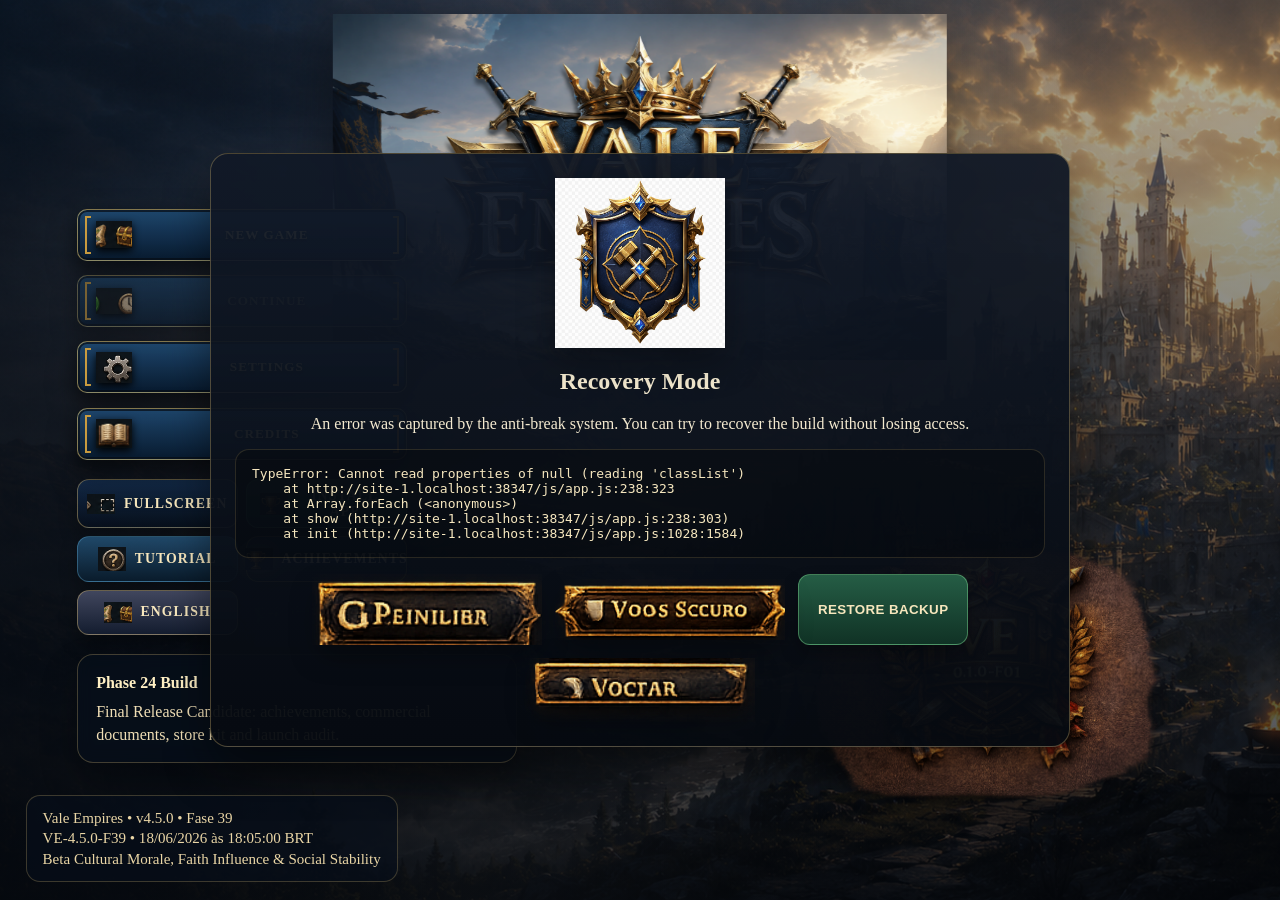
==== commit 3b22ea3e: "Fase 39 v4.5.0 - cultura moral do reino" ====
--- a/index.html
+++ b/index.html
@@ -283,6 +283,9 @@
 <button class="icon-action top-icon province-hud-button" data-tooltip="Conselho provincial" id="btnProvincePanel" type="button"><img alt="Províncias" src="assets/ui/icons-upgrade/others/icon-map.png"/></button>
 <button class="icon-action top-icon royal-hud-button" data-tooltip="Conselho Real" id="btnRoyalCouncilPanel" type="button"><img alt="Conselho Real" src="assets/ui/icons-upgrade/others/icon-heroes.png"/></button>
 <button class="icon-action top-icon intrigue-hud-button" data-tooltip="Intrigas da corte" id="btnCourtIntriguePanel" type="button"><img alt="Intrigas" src="assets/ui/icons-upgrade/interface/icon-messages.png"/></button>
+<button class="icon-action top-icon secret-hud-button" data-tooltip="Espionagem secreta" id="btnSecretOpsPanel" type="button"><img alt="Espionagem" src="assets/ui/icons-upgrade/status/icon-attention.png"/></button>
+<button class="icon-action top-icon info-hud-button" data-tooltip="Guerra de informações" id="btnInfoWarfarePanel" type="button"><img alt="Informação" src="assets/ui/icons-upgrade/interface/icon-messages.png"/></button>
+<button class="icon-action top-icon culture-hud-button" data-tooltip="Moral e cultura do reino" id="btnCulturalMoralePanel" type="button"><img alt="Cultura" src="assets/ui/icons-upgrade/interface/icon-achievements.png"/></button>
 <button class="icon-action top-icon" data-tooltip="Grade" id="btnGrid"><img alt="Grade" src="assets/ui/icons-upgrade/camera/icon-area-select.png"/></button>
 <button class="icon-action top-icon" data-tooltip="Modo seguro" id="btnSafeToggle"><img alt="Modo seguro" src="assets/ui/icons-upgrade/status/icon-available.png"/></button>
 <button class="icon-action top-icon" data-tooltip="Menu" id="btnBackMenu"><img alt="Menu" src="assets/ui/icons-upgrade/interface/icon-settings.png"/></button>
@@ -516,5 +519,8 @@
 <script src="js/app.js"></script>
 <script src="js/royal-politics.js"></script>
 <script src="js/court-intrigue.js"></script>
+<script src="js/secret-operations.js"></script>
+<script src="js/information-warfare.js"></script>
+<script src="js/cultural-morale.js"></script>
 </body>
 </html>
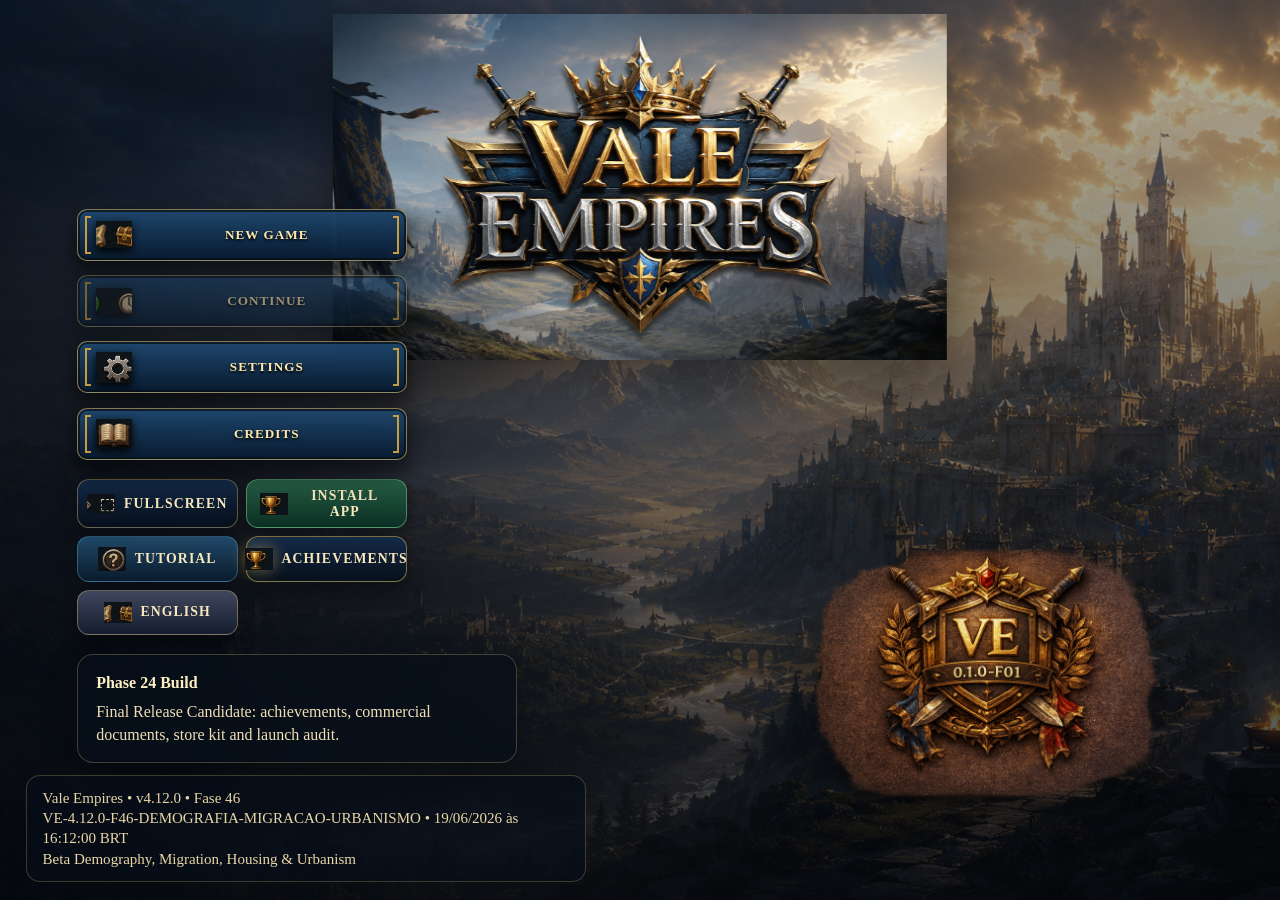
==== commit 38f85042: "Fase 46 v4.12.0 - demografia migracao habitacao urbanismo" ====
--- a/index.html
+++ b/index.html
@@ -286,6 +286,13 @@
 <button class="icon-action top-icon secret-hud-button" data-tooltip="Espionagem secreta" id="btnSecretOpsPanel" type="button"><img alt="Espionagem" src="assets/ui/icons-upgrade/status/icon-attention.png"/></button>
 <button class="icon-action top-icon info-hud-button" data-tooltip="Guerra de informações" id="btnInfoWarfarePanel" type="button"><img alt="Informação" src="assets/ui/icons-upgrade/interface/icon-messages.png"/></button>
 <button class="icon-action top-icon culture-hud-button" data-tooltip="Moral e cultura do reino" id="btnCulturalMoralePanel" type="button"><img alt="Cultura" src="assets/ui/icons-upgrade/interface/icon-achievements.png"/></button>
+<button class="icon-action top-icon religion-hud-button" data-tooltip="Religião, civilização e identidade nacional" id="btnReligionCivilizationPanel" type="button"><img alt="Civilização" src="assets/ui/icons-upgrade/status/icon-buff.png"/></button>
+<button class="icon-action top-icon economy-hud-button" data-tooltip="Economia interna, abastecimento e classes produtivas" id="btnInternalEconomyPanel" type="button"><img alt="Economia" src="assets/ui/icons-upgrade/others/icon-trade.png"/></button>
+<button class="icon-action top-icon logistics-hud-button" data-tooltip="Infraestrutura imperial, logística e obras públicas" id="btnImperialLogisticsPanel" type="button"><img alt="Logística" src="assets/ui/icons-upgrade/construction/icon-build.png"/></button>
+<button class="icon-action top-icon health-hud-button" data-tooltip="Saúde pública, saneamento e epidemias" id="btnPublicHealthPanel" type="button"><img alt="Saúde" src="assets/ui/icons-upgrade/status/icon-available.png"/></button>
+<button class="icon-action top-icon education-hud-button" data-tooltip="Educação, conhecimento e ciência do reino" id="btnEducationKnowledgePanel" type="button"><img alt="Conhecimento" src="assets/ui/icons-upgrade/others/icon-technology.png"/></button>
+<button class="icon-action top-icon justice-hud-button" data-tooltip="Justiça, leis, tribunais e ordem civil" id="btnJusticeLawPanel" type="button"><img alt="Justiça" src="assets/ui/icons-upgrade/others/icon-diplomacy.png"/></button>
+<button class="icon-action top-icon demography-hud-button" data-tooltip="Demografia, migração, habitação e urbanismo" id="btnDemographyUrbanismPanel" type="button"><img alt="Demografia" src="assets/ui/icons-upgrade/resources/icon-population.png"/></button>
 <button class="icon-action top-icon" data-tooltip="Grade" id="btnGrid"><img alt="Grade" src="assets/ui/icons-upgrade/camera/icon-area-select.png"/></button>
 <button class="icon-action top-icon" data-tooltip="Modo seguro" id="btnSafeToggle"><img alt="Modo seguro" src="assets/ui/icons-upgrade/status/icon-available.png"/></button>
 <button class="icon-action top-icon" data-tooltip="Menu" id="btnBackMenu"><img alt="Menu" src="assets/ui/icons-upgrade/interface/icon-settings.png"/></button>
@@ -522,5 +529,12 @@
 <script src="js/secret-operations.js"></script>
 <script src="js/information-warfare.js"></script>
 <script src="js/cultural-morale.js"></script>
+<script src="js/religion-civilization.js"></script>
+<script src="js/internal-economy.js"></script>
+<script src="js/imperial-logistics.js"></script>
+<script src="js/public-health.js"></script>
+<script src="js/education-knowledge.js"></script>
+<script src="js/justice-law.js"></script>
+<script src="js/demography-urbanism.js"></script>
 </body>
 </html>
--- a/css/main.css
+++ b/css/main.css
@@ -426,3 +426,20 @@
 .intrigue-claimant{grid-template-columns:44px 1fr auto}.intrigue-house.selected{border-color:#62d998;background:rgba(34,88,68,.34)}.intrigue-claimant.danger{border-color:#e6534b;background:rgba(80,18,22,.36)}
 .intrigue-house img,.intrigue-claimant img{width:42px;height:42px;object-fit:cover;border-radius:8px}.intrigue-house strong,.intrigue-claimant strong{display:block;color:#f6e6b8}.intrigue-house span,.intrigue-claimant span{font-size:11px;color:#c9b98d}.intrigue-house button,.intrigue-claimant button{min-width:84px;border:1px solid rgba(226,190,91,.45);background:linear-gradient(180deg,#1a3950,#081827);color:#f6e6b8;border-radius:10px;padding:7px 9px;font-weight:800}.intrigue-house button:disabled{opacity:.42}.intrigue-house small,.intrigue-claimant small{display:block;font-size:10px;color:#dcc889}
 @media(max-height:520px){.intrigue-list{max-height:220px}.intrigue-house,.intrigue-claimant{grid-template-columns:36px 1fr auto;gap:6px}.intrigue-house button[data-gift]{display:none}.intrigue-house img,.intrigue-claimant img{width:34px;height:34px}}
+
+
+/* Fase 43 — Saúde pública, saneamento e bem-estar */
+.health-hud-button.ready{box-shadow:0 0 0 1px rgba(98,217,152,.45),0 0 18px rgba(98,217,152,.24)}
+.health-hud-button.danger{box-shadow:0 0 0 1px rgba(230,83,75,.58),0 0 18px rgba(230,83,75,.35);animation:royalPulse 1.6s infinite}
+.health-shell{max-height:min(93dvh,780px)}
+.health-layout{display:grid;grid-template-columns:1fr 1.12fr 1.12fr;gap:12px}.health-actions{grid-column:1/4}.health-card-grid,.health-action-grid,.health-policy-grid{display:grid;grid-template-columns:1fr 1fr;gap:8px}.health-card,.health-choice{display:grid;gap:5px;padding:9px;border:1px solid rgba(226,190,91,.22);border-radius:12px;background:rgba(5,17,29,.65);color:#f6e8b8;text-align:left}.health-card img{width:38px;height:38px;object-fit:contain}.health-card strong,.health-choice strong{color:#ffe6a7}.health-card span,.health-card small,.health-choice span{color:#b9c7d1;font-size:.76rem;line-height:1.3}.health-card button,.health-choice{border:1px solid rgba(218,178,92,.35);border-radius:10px;background:linear-gradient(180deg,#10243a,#07121f);color:#f6e8b8;padding:8px;font-weight:800}.health-card button small{display:block;color:#91a9b8;font-weight:400}.health-choice.selected{border-color:#62d998;background:rgba(30,82,62,.58)}
+@media(max-width:900px),(max-height:560px){.health-layout{grid-template-columns:1fr}.health-actions{grid-column:auto}.health-card-grid,.health-action-grid,.health-policy-grid{grid-template-columns:1fr 1fr}.health-card,.health-choice{padding:7px}.health-card span,.health-card small,.health-choice span{font-size:.62rem}}
+@media(max-width:640px){.health-card-grid,.health-action-grid,.health-policy-grid{grid-template-columns:1fr}}
+
+
+/* Fase 44 — Educação, conhecimento e ciência do reino */
+.education-hud-button.ready{box-shadow:0 0 0 1px rgba(117,195,255,.45),0 0 18px rgba(117,195,255,.24)}
+.education-hud-button.danger{box-shadow:0 0 0 1px rgba(230,83,75,.58),0 0 18px rgba(230,83,75,.35);animation:royalPulse 1.6s infinite}
+.education-knowledge-overlay .knowledge-shell{max-height:min(93dvh,790px)}
+.education-knowledge-overlay .royal-shell{overflow:auto;-webkit-overflow-scrolling:touch}
+@media(max-width:900px),(max-height:560px){.education-knowledge-overlay .royal-header h2{font-size:1.05rem}.education-knowledge-overlay .royal-header p{font-size:.62rem}.education-knowledge-overlay .royal-card{padding:8px}}
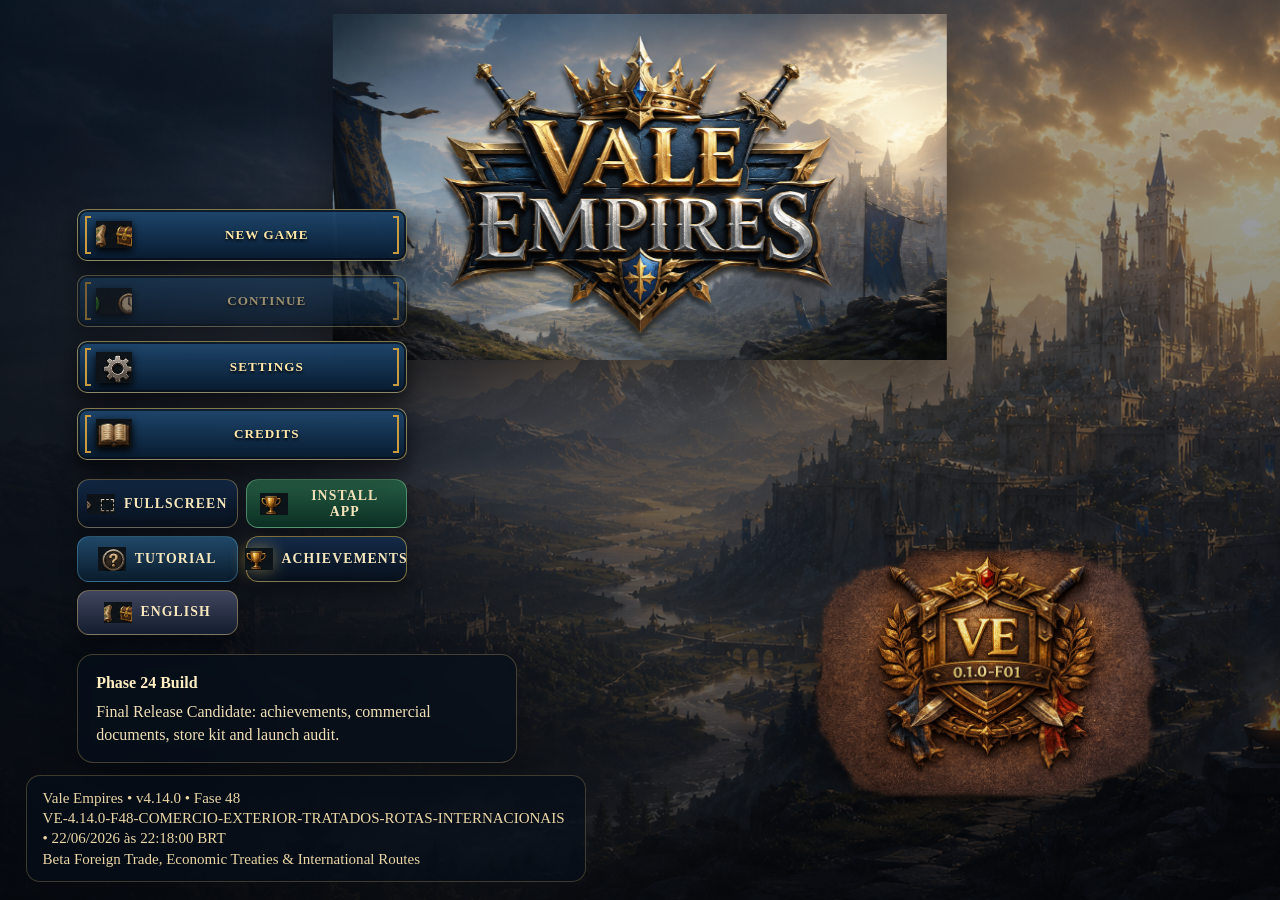
==== commit 65c0bb53: "Fase 48 v4.14.0 - comercio exterior tratados rotas internacionais" ====
--- a/index.html
+++ b/index.html
@@ -293,6 +293,7 @@
 <button class="icon-action top-icon education-hud-button" data-tooltip="Educação, conhecimento e ciência do reino" id="btnEducationKnowledgePanel" type="button"><img alt="Conhecimento" src="assets/ui/icons-upgrade/others/icon-technology.png"/></button>
 <button class="icon-action top-icon justice-hud-button" data-tooltip="Justiça, leis, tribunais e ordem civil" id="btnJusticeLawPanel" type="button"><img alt="Justiça" src="assets/ui/icons-upgrade/others/icon-diplomacy.png"/></button>
 <button class="icon-action top-icon demography-hud-button" data-tooltip="Demografia, migração, habitação e urbanismo" id="btnDemographyUrbanismPanel" type="button"><img alt="Demografia" src="assets/ui/icons-upgrade/resources/icon-population.png"/></button>
+<button class="icon-action top-icon external-commerce-hud-button" data-tooltip="Comércio exterior, tratados econômicos e rotas internacionais" id="btnExternalCommercePanel" type="button"><img alt="Comércio Exterior" src="assets/ui/icons-upgrade/others/icon-trade.png"/></button>
 <button class="icon-action top-icon" data-tooltip="Grade" id="btnGrid"><img alt="Grade" src="assets/ui/icons-upgrade/camera/icon-area-select.png"/></button>
 <button class="icon-action top-icon" data-tooltip="Modo seguro" id="btnSafeToggle"><img alt="Modo seguro" src="assets/ui/icons-upgrade/status/icon-available.png"/></button>
 <button class="icon-action top-icon" data-tooltip="Menu" id="btnBackMenu"><img alt="Menu" src="assets/ui/icons-upgrade/interface/icon-settings.png"/></button>
@@ -536,5 +537,6 @@
 <script src="js/education-knowledge.js"></script>
 <script src="js/justice-law.js"></script>
 <script src="js/demography-urbanism.js"></script>
+<script src="js/external-commerce.js"></script>
 </body>
 </html>
